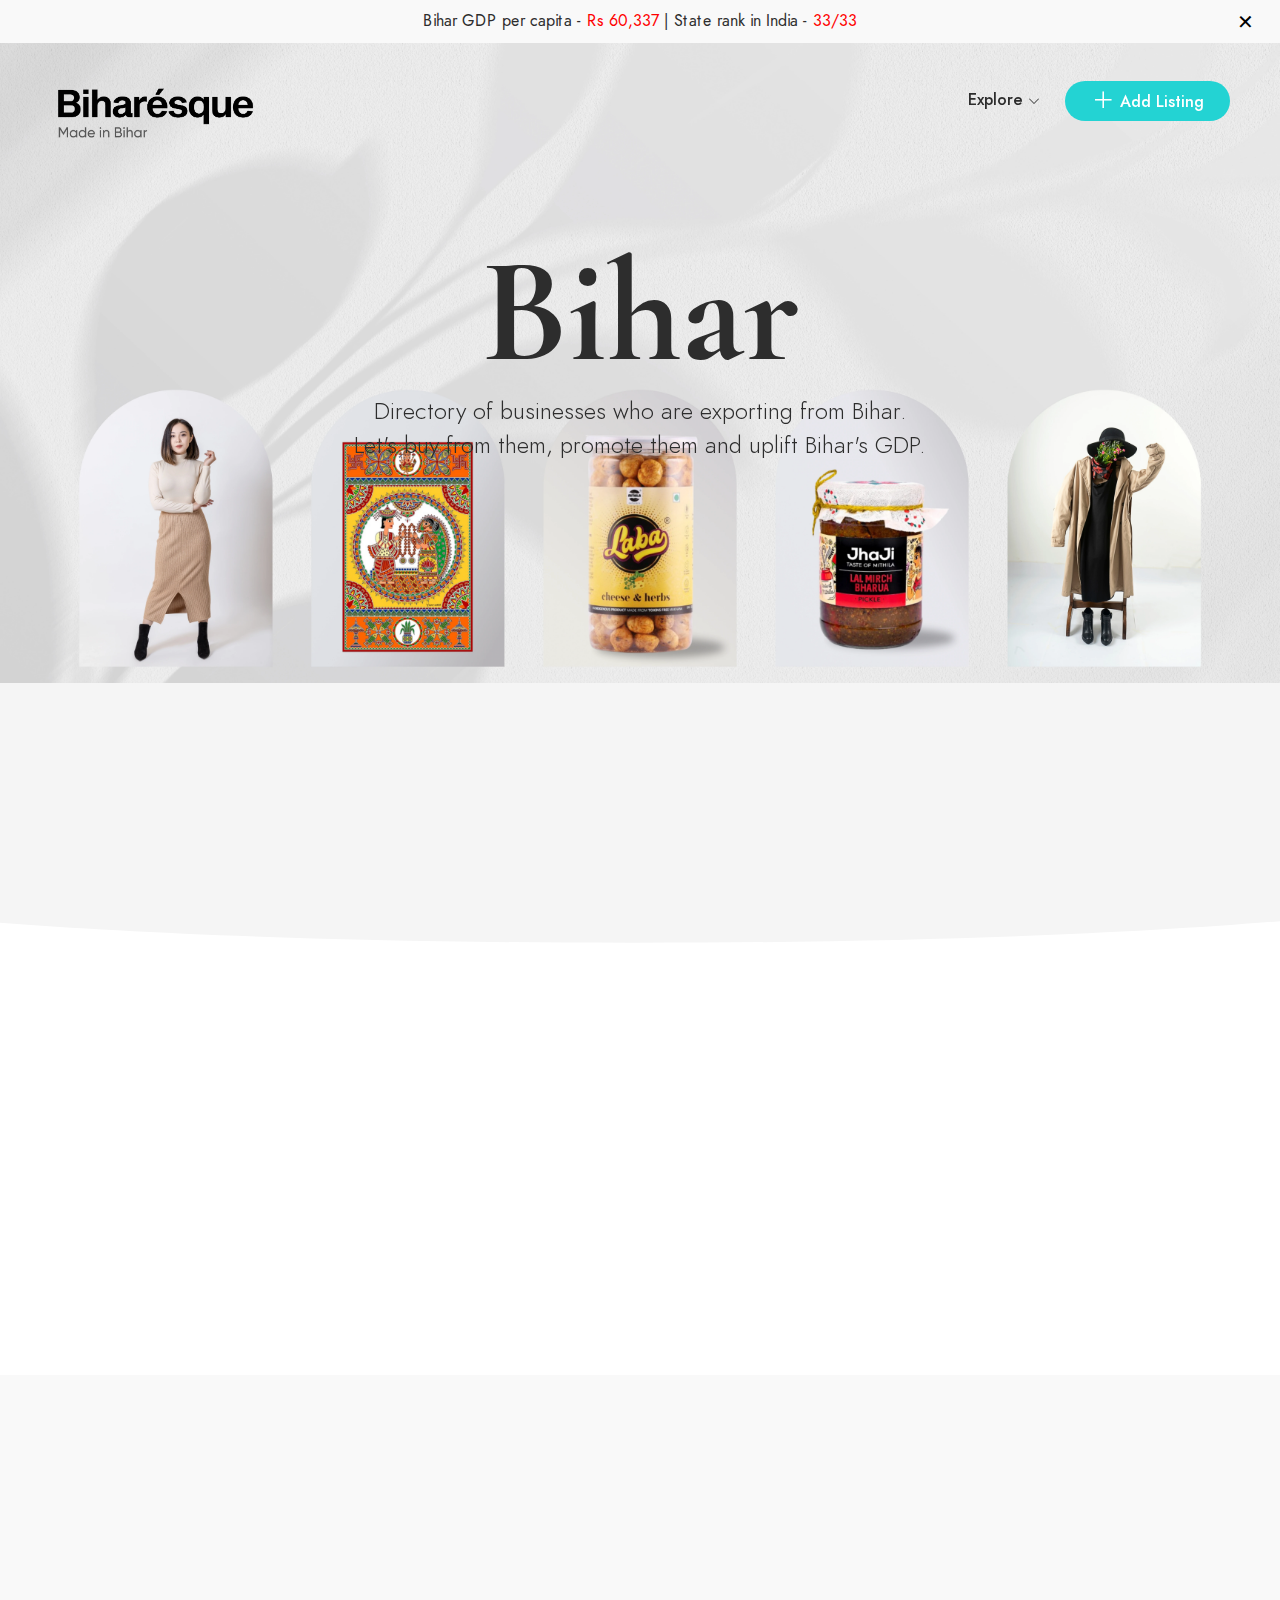
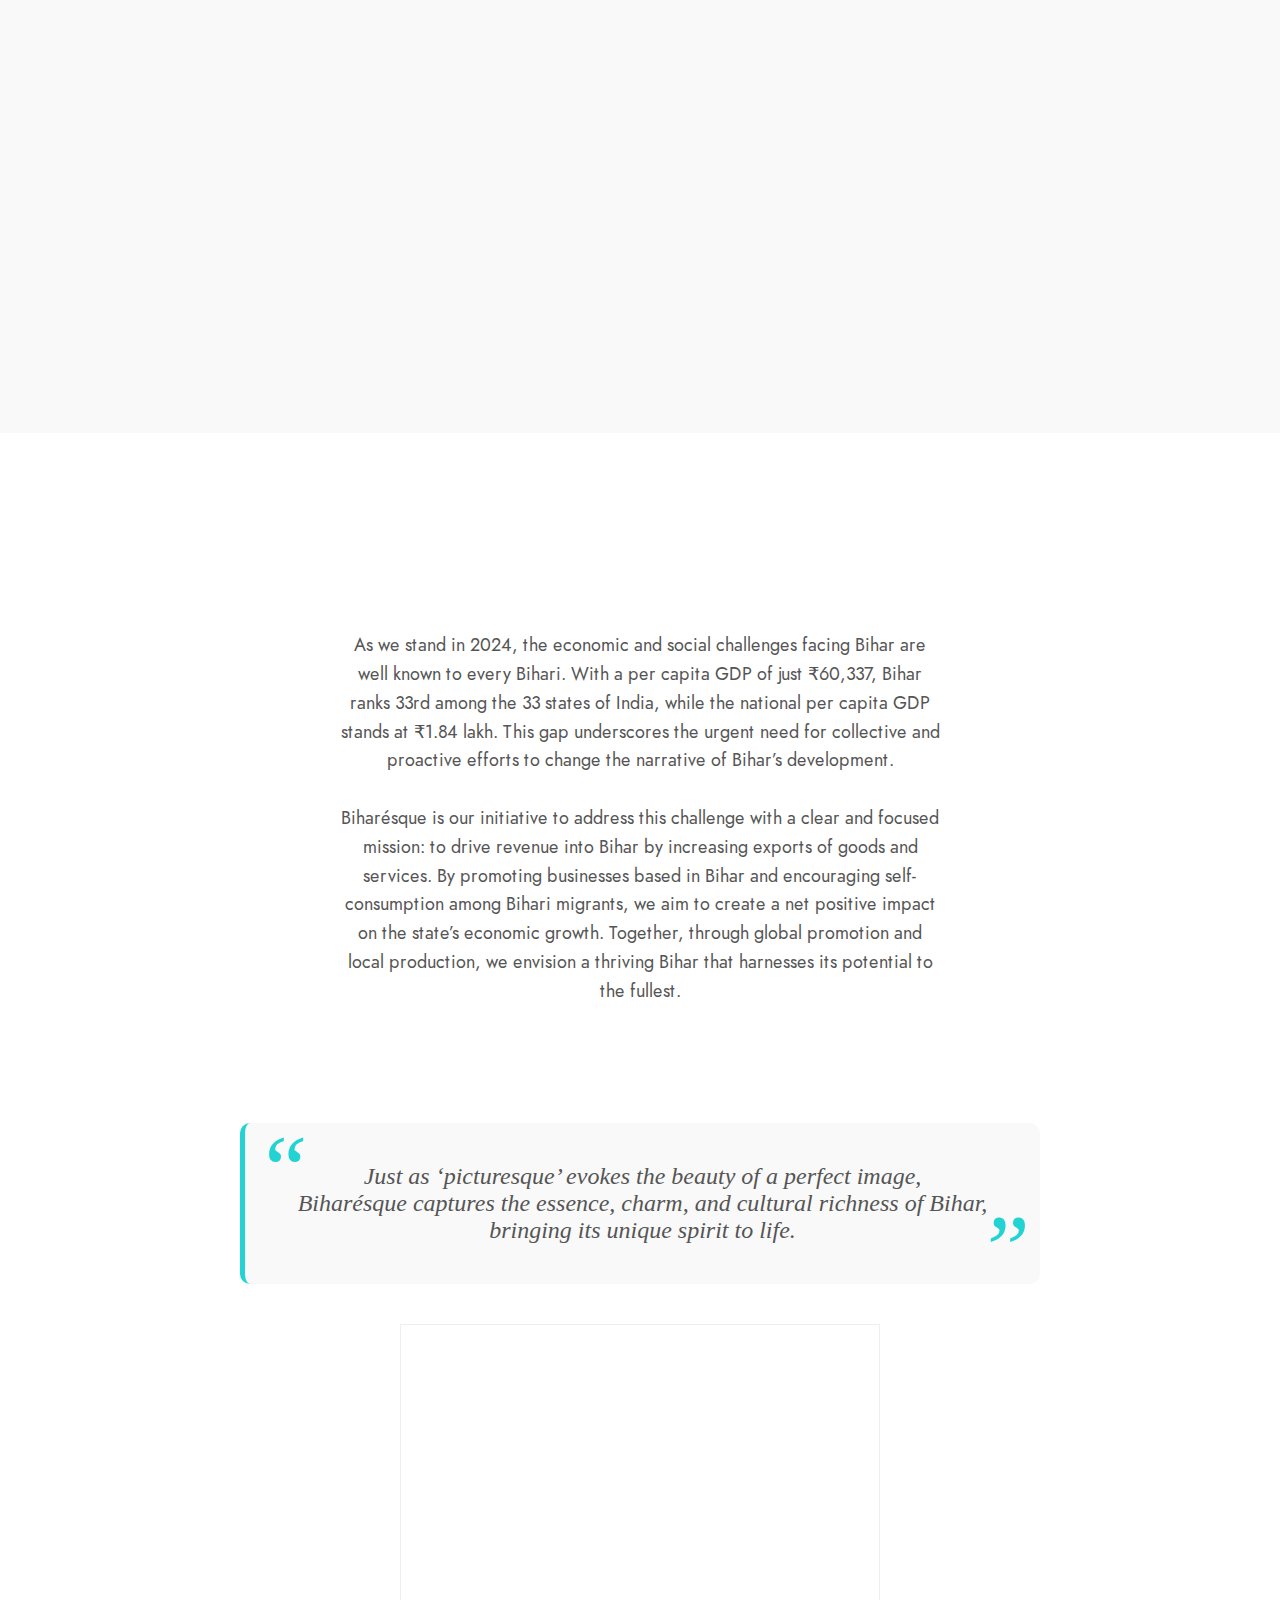
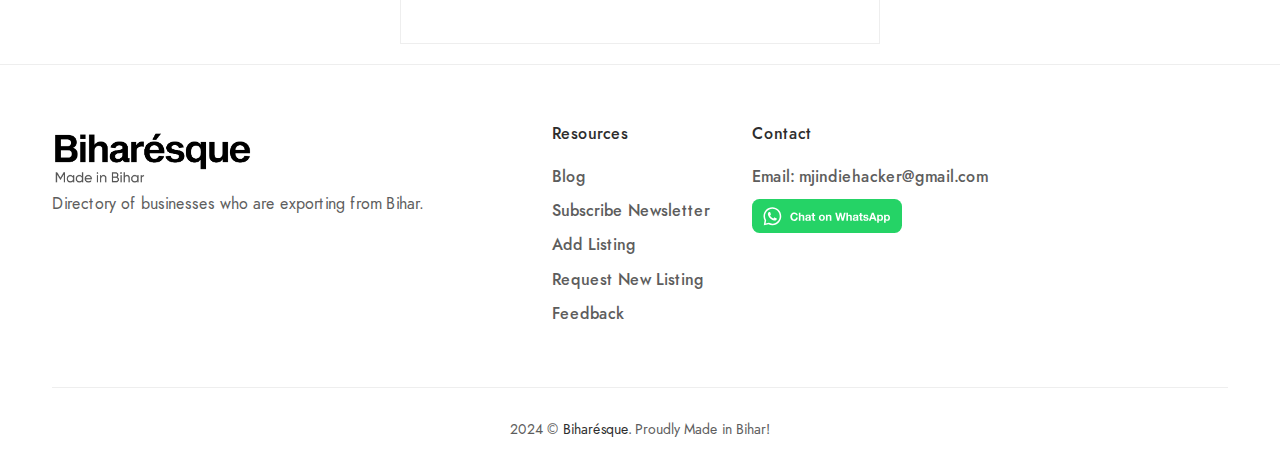
==== index.html @ da4d824d "deleted clutters" ====
<!DOCTYPE html><html lang="en"><head>
	<meta charset="utf-8">
	<meta name="viewport" content="width=device-width, initial-scale=1.0, minimum-scale=1.0, maximum-scale=1.0, user-scalable=no">
	<title>Biharésque | List of Bihari Businesses</title>
	<meta name="robots" content="index, follow">
    <meta name="keywords" content="">
    <meta name="description" content="">
	<!-- favicons -->
    <link rel="shortcut icon" href="images/favicon.ico">

	<!-- Style CSS -->
    <link rel="stylesheet" type="text/css" href="fonts/jost/stylesheet.css">
    <link rel="stylesheet" type="text/css" href="fonts/cormorant_garamond/stylesheet.css">
    <link rel="stylesheet" type="text/css" href="libs/fontawesome-pro/css/fontawesome.css">
    <link rel="stylesheet" type="text/css" href="libs/line-awesome/css/line-awesome.min.css">
    <link rel="stylesheet" type="text/css" href="libs/bootstrap/css/bootstrap.min.css">
    <link rel="stylesheet" type="text/css" href="libs/slick/slick-theme.css">
    <link rel="stylesheet" type="text/css" href="libs/slick/slick.css">
    <link rel="stylesheet" type="text/css" href="libs/quilljs/css/quill.bubble.css">
    <link rel="stylesheet" type="text/css" href="libs/quilljs/css/quill.core.css">
    <link rel="stylesheet" type="text/css" href="libs/quilljs/css/quill.snow.css">
    <link rel="stylesheet" type="text/css" href="libs/chosen/chosen.min.css">
    <link rel="stylesheet" type="text/css" href="css/style.css">
    <link rel="stylesheet" type="text/css" href="css/responsive.css">

    <!-- jQuery -->    
    <script src="js/jquery-1.12.4.js"></script>
	<script src="libs/popper/popper.js"></script>
    <script src="libs/bootstrap/js/bootstrap.min.js"></script>
	<script src="libs/slick/slick.min.js"></script>
	<script src="libs/slick/jquery.zoom.min.js"></script>
	<script src="libs/isotope/isotope.pkgd.min.js"></script>
	<script src="libs/quilljs/js/quill.core.js"></script>
    <script src="libs/quilljs/js/quill.js"></script>
    <script src="libs/chosen/chosen.jquery.min.js"></script>
    <script src="libs/waypoints/jquery.waypoints.min.js"></script>
    <!-- other script -->
    <script src="js/main.js"></script>
	<script async src="https://tally.so/widgets/embed.js"></script> <!--Tally form script-->
	<!-- Hotjar Tracking Code for https://biharesque.com -->
<script>
    (function(h,o,t,j,a,r){
        h.hj=h.hj||function(){(h.hj.q=h.hj.q||[]).push(arguments)};
        h._hjSettings={hjid:5151505,hjsv:6};
        a=o.getElementsByTagName('head')[0];
        r=o.createElement('script');r.async=1;
        r.src=t+h._hjSettings.hjid+j+h._hjSettings.hjsv;
        a.appendChild(r);
    })(window,document,'https://static.hotjar.com/c/hotjar-','.js?sv=');
</script>
</head>

<body>
	 <!-- Fixed top bar -->
	 <div class="top-bar" id="topBar">
		<p><a target="_blank" href="https://en.wikipedia.org/wiki/List_of_Indian_states_and_union_territories_by_GDP_per_capita">Bihar GDP per capita - <span style="color: red;">Rs 60,337  </span>  | State rank in India - <span style="color: red;">33/33</span></a></p>
		<button class="close-btn" onclick="dismissTopBar()">✕</button>
	  </div>
	  
	<div id="wrapper">
        <header id="header" class="site-header home-header">
            <div class="container-fluid">
                <div class="row">
                    <div class="col-xl-6 col-5">
                        <div class="site">
                            <div class="site__menu">
                                <a title="Menu Icon" href="#" class="site__menu__icon">
                                    <i class="las la-bars la-24-black"></i>
                                </a>
                                <div class="popup-background"></div>
                                <div class="popup popup--left">
                                    <a title="Close" href="#" class="popup__close">
                                        <i class="las la-times la-24-black"></i>
                                    </a><!-- .popup__close -->
                                    <div class="popup__content">
                                         <!-- Add the logo inside the popup for mobile -->
         								     <div class="popup__logo">
             								   <a title="Logo" href="#" class="site__brand__logo"><img src="images/assets/logo.png" alt="Biharésque"></a>
        					        		 </div><!-- .popup__logo -->
                                       
                                        <div class="popup__menu popup__box">
                                            <ul class="menu-arrow">
                                                <li>
                                                    <a href="#" title="Explore">Explore</a>
                                                    <ul class="sub-menu">
														<li><a href="categories/category-brand.html" title="Brands">Brands</a></li>
														<li><a href="categories/category-mithila-painting.html" title="Mithila Painting">Mithila Painting</a></li>
														<li><a href="" title="Coming Soon">Freelancers <span class="sub-menu-bracket">(Coming Soon)</span></a></li>
														<li><a href="" title="Coming Soon">Courses <span class="sub-menu-bracket">(Coming Soon)</span></a></li>
														<li><a href="" title="Coming Soon">Farm Fresh <span class="sub-menu-bracket">(Coming Soon)</span></a></li>
														<li><a href="" title="Coming Soon">Content Creators <span class="sub-menu-bracket">(Coming Soon)</span></a></li>
													</ul>
                                                </li>


                                                
                                            </ul>
                                        </div><!-- .popup__menu -->
                                    </div><!-- .popup__content -->
                                    <div class="popup__button popup__box">
                                        <a title="Add place" href="https://tally.so/r/wLYRBy" class="btn">
                                            <i class="la la-plus"></i>
                                            <span>Add Listing</span>
                                        </a>
                                    </div><!-- .popup__button -->
                                </div><!-- .popup -->
                            </div><!-- .site__menu -->
                            <div class="site__brand">
                                <a title="Logo" href="index.html" class="site__brand__logo"><img src="images/assets/logo.png" alt="Biharésque"></a>
                            </div><!-- .site__brand -->
                            
                        </div><!-- .site -->
                    </div><!-- .col-md-6 -->
                    <div class="col-xl-6 col-7">
                        <div class="right-header align-right">
                            <nav class="main-menu">
                                <ul>
                                    <li>
                                        <a href="#" title="Explore">Explore</a>
                                        <ul class="sub-menu">
                                            <li><a href="categories/category-brand.html" title="Brands">Brands</a></li>
                                            <li><a href="categories/category-mithila-painting.html" title="Mithila Painting">Mithila Painting</a></li>
                                            <li><a href="" title="Coming Soon">Freelancers <span class="sub-menu-bracket">(Coming Soon)</span></a></li>
                                            <li><a href="" title="Coming Soon">Courses <span class="sub-menu-bracket">(Coming Soon)</span></a></li>
                                            <li><a href="" title="Coming Soon">Farm Fresh <span class="sub-menu-bracket">(Coming Soon)</span></a></li>
                                            <li><a href="" title="Coming Soon">Content Creators <span class="sub-menu-bracket">(Coming Soon)</span></a></li>
                                        </ul>
                                    </li>
       
                                    
                                </ul>
                            </nav>
                         

                          
                            <div class="right-header__button btn">
                                <a title="Add Listing" href="https://tally.so/r/wLYRBy">
                                    <i class="las la-plus la-24-white"></i>
                                    <span>Add Listing</span>
                                </a>
                            </div><!-- .right-header__button -->
                        </div><!-- .right-header -->
                    </div><!-- .col-md-6 -->
                </div><!-- .row -->
            </div><!-- .container-fluid -->
        </header><!-- .site-header -->

		<main id="main" class="site-main home-main overflow">
			<div class="site-banner hcg-banner">
                <div class="banner slick-sliders">
                    <div class="banner-sliders slick-slider" data-item="1" data-arrows="false" data-dots="false" data-autoplay="autoplay" data-cssease="cubic-bezier(0.7, 0, 0.3, 1)" data-fade="true" data-infinite="true" data-speed="900">
                        <div class="item"><img src="images/bg/hero1.webp" alt="Banner"></div>
                        <div class="item"><img src="images/bg/hero1.webp" alt="Banner"></div>
                        
                    </div>
                </div><!-- .banner -->
				<div class="container">
					<div class="site-banner__content">
						<h1 class="site-banner__title">Bihar</h1>
						<p>Directory of businesses who are exporting from Bihar.<br>
						Let's buy from them, promote them and uplift Bihar's GDP.</p>
						
					</div><!-- .site-banner__content -->
				</div>
			</div><!-- .site-banner -->
			<div class="explore">
				<div class="container">
					<h2 class="title title-border-bottom align-center offset-item">Explore by</h2>
					<div class="slick-sliders offset-item">
						<div class="slick-slider explore-slider slider-pd30" data-item="4" data-arrows="true" data-itemscroll="1" data-dots="true" data-centerpadding="30" data-tabletitem="2" data-mobileitem="1" data-mobilearrows="false">
							<div class="slick-item">
								<div class="explore-item c1">
									<div class="explore-thumb">
										<a href="categories/category-brand.html"><img src="" alt=""></a>
									</div>
									<div class="explore-info">
										<h3><a target="_blank" href="categories/category-brand.html">Brands</a></h3>
										<span>5 brands</span>
									</div>
								</div>
							</div>
							<div class="slick-item">
								<div class="explore-item c2">
									<div class="explore-thumb">
										<a href="ex-half-map-1.html"><img src="" alt=""></a>
									</div>
									<div class="explore-info">
										<h3><a href="categories/category-mithila-painting.html">Mithila Painting</a></h3>
										<span>2 artists</span>
									</div>
								</div>
							</div>
							<div class="slick-item">
								<div class="explore-item c3">
									<div class="explore-thumb">
										<a href="ex-half-map-1.html"><img src="" alt=""></a>
									</div>
									<div class="explore-info">
										<h3><a href="ex-half-map-1.html">Freelancers</a></h3>
										<span>Coming soon</span>
									</div>
								</div>
							</div>
							<div class="slick-item">
								<div class="explore-item c4">
									<div class="explore-thumb">
										<a href="ex-half-map-1.html"><img src="" alt=""></a>
									</div>
									<div class="explore-info">
										<h3><a href="ex-half-map-1.html">Courses</a></h3>
										<span>Coming soon</span>
									</div>
								</div>
							</div>
							<div class="slick-item">
                                <div class="explore-item c2">
                                    <div class="explore-thumb">
                                        <a href="ex-half-map-1.html"><img src="" alt=""></a>
                                    </div>
                                    <div class="explore-info">
                                        <h3><a href="ex-half-map-1.html">Farm Fresh</a></h3>
                                        <span>Coming soon</span>
                                    </div>
                                </div>
                            </div>
							<div class="slick-item">
                                <div class="explore-item c3">
                                    <div class="explore-thumb">
                                        <a href="ex-half-map-1.html"><img src="" alt=""></a>
                                    </div>
                                    <div class="explore-info">
                                        <h3><a href="ex-half-map-1.html">Content Creators</a></h3>
                                        <span>Coming soon</span>
                                    </div>
                                </div>
                            </div>
						</div>
						<div class="place-slider__nav slick-nav">
							<div class="place-slider__prev slick-nav__prev">
								<i class="la la-arrow-left"></i>
							</div><!-- .place-slider__prev -->
							<div class="place-slider__next slick-nav__next">		
								<i class="la la-arrow-right"></i>
							</div><!-- .place-slider__next -->
						</div><!-- .place-slider__nav -->
					</div>
				</div>
			</div><!-- .explore -->
			<div class="trending">
				<div class="container">
					<h2 class="title title-border-bottom align-center offset-item">Trending businesses and services</h2>
					<div class="slick-sliders offset-item">
						<div class="slick-slider trending-slider slider-pd30" data-item="4" data-arrows="true" data-itemscroll="1" data-dots="true" data-centerpadding="30" data-tabletitem="2" data-mobileitem="1" data-mobilearrows="false">
							
							<!--New trending card-->
							<div class="place-item layout-02 place-hover" data-maps_name="mattone_restaurant">
							    <div class="place-inner">
					                <div class="place-thumb">
					            		<a class="entry-thumb" href=""><img src="images/card-images/jhaji-card.jpg" alt="jhaji"></a>
										      
						                <a class="entry-category rosy-pink" href="#">
						                    <i class="las la-pepper-hot"></i><span>Pickles</span>
						                </a>
						                <a href="#" class="author" title="Jhaji"><img src="images/business-logos/jhaji-logo.jpg" alt="jhaji"></a>
									</div>       
							        <div class="entry-detail">
							            <h3 class="place-title"><a href="">Jha Ji</a></h3>
										<p>Makers of famous savoury pickles from Darbhanga district of Bihar.</p>
									<br>
							            <div class="entry-bottom">
											<div class="place-preview">  
							                    <span class="tag-recommended">Recommended</span>
							                </div>
											<a href="https://www.jhajistore.com" target="_blank" class="external-link">
												<i class="las fa-external-link-alt"></i>
											  </a>
							            </div>
							        </div>
							    </div>
							</div>

							<!--New trending card-->
							<div class="place-item layout-02 place-hover" data-maps_name="mattone_restaurant">
							    <div class="place-inner">
					                <div class="place-thumb">
					            		<a class="entry-thumb" href=""><img src="images/card-images/mithilanaturals-card.jpg" alt="mithilanaturals"></a>
										      
						                <a class="entry-category rosy-pink" href="#">
						                    <i class="las la-cookie-bite"></i><span>Makhana</span>
						                </a>
						                <a href="#" class="author" title="Mithila Naturals"><img src="images/business-logos/mithilanaturals-logo.jpg" alt="mithilanaturals"></a>
									</div>       
							        <div class="entry-detail">
							            <h3 class="place-title"><a href="">Mithila Naturals</a></h3>
										<p>Offering world's widest range of Makhana products.</p>
									<br>
							            <div class="entry-bottom">
											<div class="place-preview">  
							                    <span class="tag-recommended">Recommended</span>
							                </div>
											<a href="https://mithilanaturals.com" target="_blank" class="external-link">
												<i class="las fa-external-link-alt"></i>
											  </a>
							            </div>
							        </div>
							    </div>
							</div>

							<!--New trending card-->
							<div class="place-item layout-02 place-hover" data-maps_name="mattone_restaurant">
							    <div class="place-inner">
					                <div class="place-thumb">
					            		<a class="entry-thumb" href=""><img src="images/card-images/imithila-card.jpg" alt="imithila"></a>
										      
						                <a class="entry-category rosy-pink" href="#">
						                    <i class="las la-female"></i><span>Fashion</span>
						                </a>
						                <a href="#" class="author" title="iMithila"><img src="images/business-logos/imithila-logo.jpg" alt="imithila"></a>
									</div>       
							        <div class="entry-detail">
							            <h3 class="place-title"><a href="">iMithila</a></h3>
										<p>Authentic Madhubani handmade apparel and decor brand.</p>
									<br>
							            <div class="entry-bottom">
											<div class="place-preview">  
							                    <span class="tag-popular">Popular</span>
							                </div>
											<a href="https://imithila.com" target="_blank" class="external-link">
												<i class="las fa-external-link-alt"></i>
											  </a>
							            </div>
							        </div>
							    </div>
							</div>

							<!--New trending card-->
							<div class="place-item layout-02 place-hover" data-maps_name="mattone_restaurant">
							    <div class="place-inner">
					                <div class="place-thumb">
					            		<a class="entry-thumb" href=""><img src="images/card-images/stepupify-card.jpg" alt=""></a>
										      
						                <a class="entry-category rosy-pink" href="#">
						                    <i class="las la-tractor"></i><span>Agri-Tech</span>
						                </a>
						                <a href="#" class="author" title="Stepupify"><img src="images/business-logos/Stepupify-logo.png" alt="stepupify"></a>
									</div>       
							        <div class="entry-detail">
							            <h3 class="place-title"><a href="">Stepupify</a></h3>
										<p>Developing hardware and softwares solutions for farmers.</p>
									<br>
							            <div class="entry-bottom">
											<div class="place-preview">  
							                    <span class="tag-popular">Popular</span>
							                </div>
											<a href="https://www.stepupify.com" target="_blank" class="external-link">
												<i class="las fa-external-link-alt"></i>
											  </a>
							            </div>
							        </div>
							    </div>
							</div>

							<!--New trending card-->
							<div class="place-item layout-02 place-hover" data-maps_name="mattone_restaurant">
							    <div class="place-inner">
					                <div class="place-thumb">
					            		<a class="entry-thumb" href=""><img src="images/card-images/sattuz-card.jpg" alt="sattuz"></a>
										      
						                <a class="entry-category rosy-pink" href="#">
						                    <i class="las la-blender"></i><span>Drink</span>
						                </a>
						                <a href="#" class="author" title="Sattuz"><img src="images/business-logos/sattuz.png" alt="sattuz"></a>
									</div>       
							        <div class="entry-detail">
							            <h3 class="place-title"><a href="">Sattuz</a></h3>
										<p>Offers flavoured sattu powders in ready to mix packs.</p>
									<br>
							            <div class="entry-bottom">
											<div class="place-preview">  
							                    <span class="tag-popular">Popular</span>
							                </div>
											<a href="https://sattuz.in" target="_blank" class="external-link">
												<i class="las fa-external-link-alt"></i>
											  </a>
							            </div>
							        </div>
							    </div>
							</div>
							
							
						</div>
						<div class="place-slider__nav slick-nav">
							<div class="place-slider__prev slick-nav__prev">
								<i class="la la-arrow-left"></i>
							</div><!-- .place-slider__prev -->
							<div class="place-slider__next slick-nav__next">		
								<i class="la la-arrow-right"></i>
							</div><!-- .place-slider__next -->
						</div><!-- .place-slider__nav -->
					</div>
				</div>
			</div><!-- .trending -->

			<div class="testimonial">
				<div class="container">
					<h2 class="title title-border-bottom align-center offset-item">Biharésque Manifesto</h2>
					<div class="centered-container">
						<p class="centered-paragraph">
							As we stand in 2024, the economic and social challenges facing Bihar are well known to every Bihari. 
							With a per capita GDP of just ₹60,337, Bihar ranks 33rd among the 33 states of India, while the national per capita GDP stands at ₹1.84 lakh. 
							This gap underscores the urgent need for collective and proactive efforts to change the narrative of Bihar’s development.
							<br><br>
							Biharésque is our initiative to address this challenge with a clear and focused mission: to drive revenue into Bihar by increasing exports of goods and services. 
							By promoting businesses based in Bihar and encouraging self-consumption among Bihari migrants, we aim to create a net positive impact on the state’s economic growth. 
							Together, through global promotion and local production, we envision a thriving Bihar that harnesses its potential to the fullest.


						</p>
					</div>
					
				</div>
			</div>   <!-- .testimonial -->
			
		<!--	<div class="testimonial">
				<div class="container">
					<h2 class="title title-border-bottom align-center offset-item">Loved by Biharis</h2>
					<div class="slick-sliders offset-item">
						<div class="slick-slider testimonial-slider slider-pd30" data-item="1" data-arrows="false" data-dots="false" data-asnavfor=".slick-control">
							<div class="slick-item">
								<div class="testimonial-item">
									<img src="images/assets/quote.png" alt="">
									<p>Really useful app to find interesting things to see do, drink and eat in new places. I’ve been using it regularly in my travels over the past few months.</p>
									<h4>Kari Granleese</h4>
									<span>Traveler</span>
								</div>
							</div>
							<div class="slick-item">
								<div class="testimonial-item">
									<img src="images/assets/quote.png" alt="">
									<p>Really useful app to find interesting things to see do, drink and eat in new places. I’ve been using it regularly in my travels over the past few months.</p>
									<h4>Kari Granleese</h4>
									<span>Traveler</span>
								</div>
							</div>
							<div class="slick-item">
								<div class="testimonial-item">
									<img src="images/assets/quote.png" alt="">
									<p>Really useful app to find interesting things to see do, drink and eat in new places. I’ve been using it regularly in my travels over the past few months.</p>
									<h4>Kari Granleese</h4>
									<span>Traveler</span>
								</div>
							</div>
						</div>
						<div class="slick-control testimonial-control">
							<div class="tc-item"><img src="images/avatars/female-1.jpg" alt=""></div>
							<div class="tc-item"><img src="images/avatars/female-2.jpg" alt=""></div>
							<div class="tc-item"><img src="images/avatars/female-3.jpg" alt=""></div>
						</div>  --> <!-- .slick-control -->
			<!--		</div>
				</div>
			</div>  --> <!-- .testimonial -->
			
			<div class="container">
				<div class="row">
					<div class="col-lg-8">
						<div class="place__left">
							

						<!--	<div class="place__box" >
								<h3>FAQ's</h3>
								<ul class="faqs-accordion">
									<li>									
										<h4>What are the ingredients or taste profile for the signature sauce?</h4>
										<div class="desc"><p>We are currently offering free shipping throughout Northern California on all orders over $80. Peninsula to San Francisco can receive next day delivery.</p></div>
									</li>
									<li>											
										<h4>How far does free delivery extend to? To San Francisco?</h4>
										<div class="desc"><p>We are currently offering free shipping throughout Northern California on all orders over $80. Peninsula to San Francisco can receive next day delivery.</p></div>
									</li>
									<li>											
										<h4>How far does free delivery extend to? To San Francisco?</h4>
										<div class="desc"><p>We are currently offering free shipping throughout Northern California on all orders over $80. Peninsula to San Francisco can receive next day delivery.</p></div>
									</li>
								</ul>
							</div> --> <!-- .place__box -->
							
						</div><!-- .place__left -->
					</div>

				</div>
			</div>
			
			<div class="quote-box">
				Just as ‘picturesque’ evokes the beauty of a perfect image,<br>Biharésque captures the essence, charm, and cultural richness of Bihar, bringing its unique spirit to life.
				
			  </div>
			  <div class="iframe-container" id="blog">
				<iframe src="https://biharesque.substack.com/embed" width="480" height="320" style="border:1px solid #EEE; background:white;" frameborder="0" scrolling="no"></iframe>
			  </div>
			  
		</main><!-- .site-main -->

		

		<footer id="footer" class="footer">
            <div class="container">
                <div class="footer__top">
                    <div class="row">
                        <div class="col-lg-5">
                            <div class="footer__top__info">
                                <a title="Logo" href="index.html" class="site__brand__logo"><img src="images/assets/logo.png" alt="Biharésque"></a>
                                <p class="footer__top__info__desc">Directory of businesses who are exporting from Bihar.</p>
                               
                            </div>
                        </div>
                        <div class="col-lg-2">
                            <aside class="footer__top__nav">
                                <h3>Resources</h3>
                                <ul>
                                    <li><a target="_blank" title="Blog" href="https://biharesque.substack.com">Blog</a></li>
                                    <li><a target="_blank" title="Newsletter" href="https://biharesque.substack.com">Subscribe Newsletter</a></li>
									<li><a target="_blank" title="For business owners" href="https://tally.so/r/wLYRBy">Add Listing</a></li>
									<li><a target="_blank" title="For customers" href="https://tally.so/r/w887Wk">Request New Listing</a></li>
									<li><a target="_blank" title="Feedback" href="#tally-open=3ED4rq&tally-emoji-text=👋&tally-emoji-animation=wave&tally-auto-close=0">Feedback</a></li>
                                   
                                </ul>
                            </aside>
                        </div>
                      
                        <div class="col-lg-3">
                            <aside class="footer__top__nav footer__top__nav--contact">
                                <h3>Contact</h3>
                                <p>Email: <span>mjindiehacker@gmail.com</span></p>
                                
								<a href="https://wa.me/917010901264" target="_blank" aria-label="Chat on WhatsApp">
									<img src="images/assets/WhatsAppButtonGreenSmall.svg" alt="Chat on WhatsApp" style="width: 150px; height: auto;">
								</a>
									
                            </aside>
                        </div>
                    </div>
                </div><!-- .top-footer -->
                <div class="footer__bottom">
                    <p class="footer__bottom__copyright">2024 © <a title="Uxper Team" href="#">Biharésque</a>. Proudly Made in Bihar!</p>
                </div><!-- .top-footer -->
            </div><!-- .container -->
        </footer><!-- site-footer -->
	</div><!-- #wrapper -->
<script data-cfasync="false" src="email-decode.min.js"></script>
<script>
	document.addEventListener('DOMContentLoaded', function() {
	  var closeButton = document.querySelector('.close-btn');
	  closeButton.addEventListener('click', function() {
		console.log('Button clicked!');
		var topBar = document.getElementById('topBar');
		if (topBar) {
		  topBar.style.display = 'none';
		}
	  });
	});
  </script>
</body></html>
---- fonts/jost/stylesheet.css ----
@font-face {
    font-family: 'Jost-Book';
    src: url('Jost-BookItalic.woff2') format('woff2'),
        url('Jost-BookItalic.woff') format('woff');
    font-weight: normal;
    font-style: italic;
}
@font-face {
    font-family: 'Jost-Semi';
    src: url('Jost-Semi.woff2') format('woff2'),
        url('Jost-Semi.woff') format('woff');
    font-weight: 400;
    font-style: normal;
}

@font-face {
    font-family: 'Jost';
    src: url('Jost-Light.woff2') format('woff2'),
        url('Jost-Light.woff') format('woff');
    font-weight: 300;
    font-style: normal;
}

@font-face {
    font-family: 'Jost';
    src: url('Jost-Bold.woff2') format('woff2'),
        url('Jost-Bold.woff') format('woff');
    font-weight: 700;
    font-style: normal;
}

@font-face {
    font-family: 'Jost-Book';
    src: url('Jost-Book.woff2') format('woff2'),
        url('Jost-Book.woff') format('woff');
    font-weight: normal;
    font-style: normal;
}

@font-face {
    font-family: 'Jost';
    src: url('Jost-Medium.woff2') format('woff2'),
        url('Jost-Medium.woff') format('woff');
    font-weight: 500;
    font-style: normal;
}
---- fonts/cormorant_garamond/stylesheet.css ----
@font-face {
    font-family: 'Cormorant Garamond';
    src: url('CormorantGaramond-BoldItalic.woff2') format('woff2'),
        url('CormorantGaramond-BoldItalic.woff') format('woff');
    font-weight: bold;
    font-style: italic;
    font-display: swap;
}

@font-face {
    font-family: 'Cormorant Garamond';
    src: url('CormorantGaramond-Italic.woff2') format('woff2'),
        url('CormorantGaramond-Italic.woff') format('woff');
    font-weight: normal;
    font-style: italic;
    font-display: swap;
}

@font-face {
    font-family: 'Cormorant Garamond';
    src: url('CormorantGaramond-Light.woff2') format('woff2'),
        url('CormorantGaramond-Light.woff') format('woff');
    font-weight: 300;
    font-style: normal;
    font-display: swap;
}

@font-face {
    font-family: 'Cormorant Garamond';
    src: url('CormorantGaramond-Bold.woff2') format('woff2'),
        url('CormorantGaramond-Bold.woff') format('woff');
    font-weight: bold;
    font-style: normal;
    font-display: swap;
}

@font-face {
    font-family: 'Cormorant Garamond';
    src: url('CormorantGaramond-LightItalic.woff2') format('woff2'),
        url('CormorantGaramond-LightItalic.woff') format('woff');
    font-weight: 300;
    font-style: italic;
    font-display: swap;
}

@font-face {
    font-family: 'Cormorant Garamond';
    src: url('CormorantGaramond-MediumItalic.woff2') format('woff2'),
        url('CormorantGaramond-MediumItalic.woff') format('woff');
    font-weight: 500;
    font-style: italic;
    font-display: swap;
}

@font-face {
    font-family: 'Cormorant Garamond';
    src: url('CormorantGaramond-Medium.woff2') format('woff2'),
        url('CormorantGaramond-Medium.woff') format('woff');
    font-weight: 500;
    font-style: normal;
    font-display: swap;
}

@font-face {
    font-family: 'Cormorant Garamond';
    src: url('CormorantGaramond-SemiBold.woff2') format('woff2'),
        url('CormorantGaramond-SemiBold.woff') format('woff');
    font-weight: 600;
    font-style: normal;
    font-display: swap;
}

@font-face {
    font-family: 'Cormorant Garamond';
    src: url('CormorantGaramond-Regular.woff2') format('woff2'),
        url('CormorantGaramond-Regular.woff') format('woff');
    font-weight: normal;
    font-style: normal;
    font-display: swap;
}

@font-face {
    font-family: 'Cormorant Garamond';
    src: url('CormorantGaramond-SemiBoldItalic.woff2') format('woff2'),
        url('CormorantGaramond-SemiBoldItalic.woff') format('woff');
    font-weight: 600;
    font-style: italic;
    font-display: swap;
}
---- libs/line-awesome/css/line-awesome.min.css ----
.la,.lab,.lad,.lal,.lar,.las{-moz-osx-font-smoothing:grayscale;-webkit-font-smoothing:antialiased;display:inline-block;font-style:normal;font-variant:normal;text-rendering:auto;line-height:1}.la-lg{font-size:1.33333em;line-height:.75em;vertical-align:-.0667em}.la-xs{font-size:.75em}.la-sm{font-size:.875em}.la-1x{font-size:1em}.la-2x{font-size:2em}.la-3x{font-size:3em}.la-4x{font-size:4em}.la-5x{font-size:5em}.la-6x{font-size:6em}.la-7x{font-size:7em}.la-8x{font-size:8em}.la-9x{font-size:9em}.la-10x{font-size:10em}.la-fw{text-align:center;width:1.25em}.la-ul{list-style-type:none;margin-left:2.5em;padding-left:0}.la-ul>li{position:relative}.la-li{left:-2em;position:absolute;text-align:center;width:2em;line-height:inherit}.la-border{border:solid .08em #eee;border-radius:.1em;padding:.2em .25em .15em}.la-pull-left{float:left}.la-pull-right{float:right}.la.la-pull-left,.lab.la-pull-left,.lal.la-pull-left,.lar.la-pull-left,.las.la-pull-left{margin-right:.3em}.la.la-pull-right,.lab.la-pull-right,.lal.la-pull-right,.lar.la-pull-right,.las.la-pull-right{margin-left:.3em}.la-spin{-webkit-animation:la-spin 2s infinite linear;animation:la-spin 2s infinite linear}.la-pulse{-webkit-animation:la-spin 1s infinite steps(8);animation:la-spin 1s infinite steps(8)}@-webkit-keyframes la-spin{0%{-webkit-transform:rotate(0);transform:rotate(0)}100%{-webkit-transform:rotate(360deg);transform:rotate(360deg)}}@keyframes la-spin{0%{-webkit-transform:rotate(0);transform:rotate(0)}100%{-webkit-transform:rotate(360deg);transform:rotate(360deg)}}.la-rotate-90{-webkit-transform:rotate(90deg);transform:rotate(90deg)}.la-rotate-180{-webkit-transform:rotate(180deg);transform:rotate(180deg)}.la-rotate-270{-webkit-transform:rotate(270deg);transform:rotate(270deg)}.la-flip-horizontal{-webkit-transform:scale(-1,1);transform:scale(-1,1)}.la-flip-vertical{-webkit-transform:scale(1,-1);transform:scale(1,-1)}.la-flip-both,.la-flip-horizontal.la-flip-vertical{-webkit-transform:scale(-1,-1);transform:scale(-1,-1)}:root .la-flip-both,:root .la-flip-horizontal,:root .la-flip-vertical,:root .la-rotate-180,:root .la-rotate-270,:root .la-rotate-90{-webkit-filter:none;filter:none}.la-stack{display:inline-block;height:2em;line-height:2em;position:relative;vertical-align:middle;width:2.5em}.la-stack-1x,.la-stack-2x{left:0;position:absolute;text-align:center;width:100%}.la-stack-1x{line-height:inherit}.la-stack-2x{font-size:2em}.la-inverse{color:#fff}.la-500px:before{content:"\f26e"}.la-accessible-icon:before{content:"\f368"}.la-accusoft:before{content:"\f369"}.la-acquisitions-incorporated:before{content:"\f6af"}.la-ad:before{content:"\f641"}.la-address-book:before{content:"\f2b9"}.la-address-card:before{content:"\f2bb"}.la-adjust:before{content:"\f042"}.la-adn:before{content:"\f170"}.la-adobe:before{content:"\f778"}.la-adversal:before{content:"\f36a"}.la-affiliatetheme:before{content:"\f36b"}.la-air-freshener:before{content:"\f5d0"}.la-airbnb:before{content:"\f834"}.la-algolia:before{content:"\f36c"}.la-align-center:before{content:"\f037"}.la-align-justify:before{content:"\f039"}.la-align-left:before{content:"\f036"}.la-align-right:before{content:"\f038"}.la-alipay:before{content:"\f642"}.la-allergies:before{content:"\f461"}.la-amazon:before{content:"\f270"}.la-amazon-pay:before{content:"\f42c"}.la-ambulance:before{content:"\f0f9"}.la-american-sign-language-interpreting:before{content:"\f2a3"}.la-amilia:before{content:"\f36d"}.la-anchor:before{content:"\f13d"}.la-android:before{content:"\f17b"}.la-angellist:before{content:"\f209"}.la-angle-double-down:before{content:"\f103"}.la-angle-double-left:before{content:"\f100"}.la-angle-double-right:before{content:"\f101"}.la-angle-double-up:before{content:"\f102"}.la-angle-down:before{content:"\f107"}.la-angle-left:before{content:"\f104"}.la-angle-right:before{content:"\f105"}.la-angle-up:before{content:"\f106"}.la-angry:before{content:"\f556"}.la-angrycreative:before{content:"\f36e"}.la-angular:before{content:"\f420"}.la-ankh:before{content:"\f644"}.la-app-store:before{content:"\f36f"}.la-app-store-ios:before{content:"\f370"}.la-apper:before{content:"\f371"}.la-apple:before{content:"\f179"}.la-apple-alt:before{content:"\f5d1"}.la-apple-pay:before{content:"\f415"}.la-archive:before{content:"\f187"}.la-archway:before{content:"\f557"}.la-arrow-alt-circle-down:before{content:"\f358"}.la-arrow-alt-circle-left:before{content:"\f359"}.la-arrow-alt-circle-right:before{content:"\f35a"}.la-arrow-alt-circle-up:before{content:"\f35b"}.la-arrow-circle-down:before{content:"\f0ab"}.la-arrow-circle-left:before{content:"\f0a8"}.la-arrow-circle-right:before{content:"\f0a9"}.la-arrow-circle-up:before{content:"\f0aa"}.la-arrow-down:before{content:"\f063"}.la-arrow-left:before{content:"\f060"}.la-arrow-right:before{content:"\f061"}.la-arrow-up:before{content:"\f062"}.la-arrows-alt:before{content:"\f0b2"}.la-arrows-alt-h:before{content:"\f337"}.la-arrows-alt-v:before{content:"\f338"}.la-artstation:before{content:"\f77a"}.la-assistive-listening-systems:before{content:"\f2a2"}.la-asterisk:before{content:"\f069"}.la-asymmetrik:before{content:"\f372"}.la-at:before{content:"\f1fa"}.la-atlas:before{content:"\f558"}.la-atlassian:before{content:"\f77b"}.la-atom:before{content:"\f5d2"}.la-audible:before{content:"\f373"}.la-audio-description:before{content:"\f29e"}.la-autoprefixer:before{content:"\f41c"}.la-avianex:before{content:"\f374"}.la-aviato:before{content:"\f421"}.la-award:before{content:"\f559"}.la-aws:before{content:"\f375"}.la-baby:before{content:"\f77c"}.la-baby-carriage:before{content:"\f77d"}.la-backspace:before{content:"\f55a"}.la-backward:before{content:"\f04a"}.la-bacon:before{content:"\f7e5"}.la-balance-scale:before{content:"\f24e"}.la-balance-scale-left:before{content:"\f515"}.la-balance-scale-right:before{content:"\f516"}.la-ban:before{content:"\f05e"}.la-band-aid:before{content:"\f462"}.la-bandcamp:before{content:"\f2d5"}.la-barcode:before{content:"\f02a"}.la-bars:before{content:"\f0c9"}.la-baseball-ball:before{content:"\f433"}.la-basketball-ball:before{content:"\f434"}.la-bath:before{content:"\f2cd"}.la-battery-empty:before{content:"\f244"}.la-battery-full:before{content:"\f240"}.la-battery-half:before{content:"\f242"}.la-battery-quarter:before{content:"\f243"}.la-battery-three-quarters:before{content:"\f241"}.la-battle-net:before{content:"\f835"}.la-bed:before{content:"\f236"}.la-beer:before{content:"\f0fc"}.la-behance:before{content:"\f1b4"}.la-behance-square:before{content:"\f1b5"}.la-bell:before{content:"\f0f3"}.la-bell-slash:before{content:"\f1f6"}.la-bezier-curve:before{content:"\f55b"}.la-bible:before{content:"\f647"}.la-bicycle:before{content:"\f206"}.la-biking:before{content:"\f84a"}.la-bimobject:before{content:"\f378"}.la-binoculars:before{content:"\f1e5"}.la-biohazard:before{content:"\f780"}.la-birthday-cake:before{content:"\f1fd"}.la-bitbucket:before{content:"\f171"}.la-bitcoin:before{content:"\f379"}.la-bity:before{content:"\f37a"}.la-black-tie:before{content:"\f27e"}.la-blackberry:before{content:"\f37b"}.la-blender:before{content:"\f517"}.la-blender-phone:before{content:"\f6b6"}.la-blind:before{content:"\f29d"}.la-blog:before{content:"\f781"}.la-blogger:before{content:"\f37c"}.la-blogger-b:before{content:"\f37d"}.la-bluetooth:before{content:"\f293"}.la-bluetooth-b:before{content:"\f294"}.la-bold:before{content:"\f032"}.la-bolt:before{content:"\f0e7"}.la-bomb:before{content:"\f1e2"}.la-bone:before{content:"\f5d7"}.la-bong:before{content:"\f55c"}.la-book:before{content:"\f02d"}.la-book-dead:before{content:"\f6b7"}.la-book-medical:before{content:"\f7e6"}.la-book-open:before{content:"\f518"}.la-book-reader:before{content:"\f5da"}.la-bookmark:before{content:"\f02e"}.la-bootstrap:before{content:"\f836"}.la-border-all:before{content:"\f84c"}.la-border-none:before{content:"\f850"}.la-border-style:before{content:"\f853"}.la-bowling-ball:before{content:"\f436"}.la-box:before{content:"\f466"}.la-box-open:before{content:"\f49e"}.la-boxes:before{content:"\f468"}.la-braille:before{content:"\f2a1"}.la-brain:before{content:"\f5dc"}.la-bread-slice:before{content:"\f7ec"}.la-briefcase:before{content:"\f0b1"}.la-briefcase-medical:before{content:"\f469"}.la-broadcast-tower:before{content:"\f519"}.la-broom:before{content:"\f51a"}.la-brush:before{content:"\f55d"}.la-btc:before{content:"\f15a"}.la-buffer:before{content:"\f837"}.la-bug:before{content:"\f188"}.la-building:before{content:"\f1ad"}.la-bullhorn:before{content:"\f0a1"}.la-bullseye:before{content:"\f140"}.la-burn:before{content:"\f46a"}.la-buromobelexperte:before{content:"\f37f"}.la-bus:before{content:"\f207"}.la-bus-alt:before{content:"\f55e"}.la-business-time:before{content:"\f64a"}.la-buy-n-large:before{content:"\f8a6"}.la-buysellads:before{content:"\f20d"}.la-calculator:before{content:"\f1ec"}.la-calendar:before{content:"\f133"}.la-calendar-alt:before{content:"\f073"}.la-calendar-check:before{content:"\f274"}.la-calendar-day:before{content:"\f783"}.la-calendar-minus:before{content:"\f272"}.la-calendar-plus:before{content:"\f271"}.la-calendar-times:before{content:"\f273"}.la-calendar-week:before{content:"\f784"}.la-camera:before{content:"\f030"}.la-camera-retro:before{content:"\f083"}.la-campground:before{content:"\f6bb"}.la-canadian-maple-leaf:before{content:"\f785"}.la-candy-cane:before{content:"\f786"}.la-cannabis:before{content:"\f55f"}.la-capsules:before{content:"\f46b"}.la-car:before{content:"\f1b9"}.la-car-alt:before{content:"\f5de"}.la-car-battery:before{content:"\f5df"}.la-car-crash:before{content:"\f5e1"}.la-car-side:before{content:"\f5e4"}.la-caret-down:before{content:"\f0d7"}.la-caret-left:before{content:"\f0d9"}.la-caret-right:before{content:"\f0da"}.la-caret-square-down:before{content:"\f150"}.la-caret-square-left:before{content:"\f191"}.la-caret-square-right:before{content:"\f152"}.la-caret-square-up:before{content:"\f151"}.la-caret-up:before{content:"\f0d8"}.la-carrot:before{content:"\f787"}.la-cart-arrow-down:before{content:"\f218"}.la-cart-plus:before{content:"\f217"}.la-cash-register:before{content:"\f788"}.la-cat:before{content:"\f6be"}.la-cc-amazon-pay:before{content:"\f42d"}.la-cc-amex:before{content:"\f1f3"}.la-cc-apple-pay:before{content:"\f416"}.la-cc-diners-club:before{content:"\f24c"}.la-cc-discover:before{content:"\f1f2"}.la-cc-jcb:before{content:"\f24b"}.la-cc-mastercard:before{content:"\f1f1"}.la-cc-paypal:before{content:"\f1f4"}.la-cc-stripe:before{content:"\f1f5"}.la-cc-visa:before{content:"\f1f0"}.la-centercode:before{content:"\f380"}.la-centos:before{content:"\f789"}.la-certificate:before{content:"\f0a3"}.la-chair:before{content:"\f6c0"}.la-chalkboard:before{content:"\f51b"}.la-chalkboard-teacher:before{content:"\f51c"}.la-charging-station:before{content:"\f5e7"}.la-chart-area:before{content:"\f1fe"}.la-chart-bar:before{content:"\f080"}.la-chart-line:before{content:"\f201"}.la-chart-pie:before{content:"\f200"}.la-check:before{content:"\f00c"}.la-check-circle:before{content:"\f058"}.la-check-double:before{content:"\f560"}.la-check-square:before{content:"\f14a"}.la-cheese:before{content:"\f7ef"}.la-chess:before{content:"\f439"}.la-chess-bishop:before{content:"\f43a"}.la-chess-board:before{content:"\f43c"}.la-chess-king:before{content:"\f43f"}.la-chess-knight:before{content:"\f441"}.la-chess-pawn:before{content:"\f443"}.la-chess-queen:before{content:"\f445"}.la-chess-rook:before{content:"\f447"}.la-chevron-circle-down:before{content:"\f13a"}.la-chevron-circle-left:before{content:"\f137"}.la-chevron-circle-right:before{content:"\f138"}.la-chevron-circle-up:before{content:"\f139"}.la-chevron-down:before{content:"\f078"}.la-chevron-left:before{content:"\f053"}.la-chevron-right:before{content:"\f054"}.la-chevron-up:before{content:"\f077"}.la-child:before{content:"\f1ae"}.la-chrome:before{content:"\f268"}.la-chromecast:before{content:"\f838"}.la-church:before{content:"\f51d"}.la-circle:before{content:"\f111"}.la-circle-notch:before{content:"\f1ce"}.la-city:before{content:"\f64f"}.la-clinic-medical:before{content:"\f7f2"}.la-clipboard:before{content:"\f328"}.la-clipboard-check:before{content:"\f46c"}.la-clipboard-list:before{content:"\f46d"}.la-clock:before{content:"\f017"}.la-clone:before{content:"\f24d"}.la-closed-captioning:before{content:"\f20a"}.la-cloud:before{content:"\f0c2"}.la-cloud-download-alt:before{content:"\f381"}.la-cloud-meatball:before{content:"\f73b"}.la-cloud-moon:before{content:"\f6c3"}.la-cloud-moon-rain:before{content:"\f73c"}.la-cloud-rain:before{content:"\f73d"}.la-cloud-showers-heavy:before{content:"\f740"}.la-cloud-sun:before{content:"\f6c4"}.la-cloud-sun-rain:before{content:"\f743"}.la-cloud-upload-alt:before{content:"\f382"}.la-cloudscale:before{content:"\f383"}.la-cloudsmith:before{content:"\f384"}.la-cloudversify:before{content:"\f385"}.la-cocktail:before{content:"\f561"}.la-code:before{content:"\f121"}.la-code-branch:before{content:"\f126"}.la-codepen:before{content:"\f1cb"}.la-codiepie:before{content:"\f284"}.la-coffee:before{content:"\f0f4"}.la-cog:before{content:"\f013"}.la-cogs:before{content:"\f085"}.la-coins:before{content:"\f51e"}.la-columns:before{content:"\f0db"}.la-comment:before{content:"\f075"}.la-comment-alt:before{content:"\f27a"}.la-comment-dollar:before{content:"\f651"}.la-comment-dots:before{content:"\f4ad"}.la-comment-medical:before{content:"\f7f5"}.la-comment-slash:before{content:"\f4b3"}.la-comments:before{content:"\f086"}.la-comments-dollar:before{content:"\f653"}.la-compact-disc:before{content:"\f51f"}.la-compass:before{content:"\f14e"}.la-compress:before{content:"\f066"}.la-compress-arrows-alt:before{content:"\f78c"}.la-concierge-bell:before{content:"\f562"}.la-confluence:before{content:"\f78d"}.la-connectdevelop:before{content:"\f20e"}.la-contao:before{content:"\f26d"}.la-cookie:before{content:"\f563"}.la-cookie-bite:before{content:"\f564"}.la-copy:before{content:"\f0c5"}.la-copyright:before{content:"\f1f9"}.la-cotton-bureau:before{content:"\f89e"}.la-couch:before{content:"\f4b8"}.la-cpanel:before{content:"\f388"}.la-creative-commons:before{content:"\f25e"}.la-creative-commons-by:before{content:"\f4e7"}.la-creative-commons-nc:before{content:"\f4e8"}.la-creative-commons-nc-eu:before{content:"\f4e9"}.la-creative-commons-nc-jp:before{content:"\f4ea"}.la-creative-commons-nd:before{content:"\f4eb"}.la-creative-commons-pd:before{content:"\f4ec"}.la-creative-commons-pd-alt:before{content:"\f4ed"}.la-creative-commons-remix:before{content:"\f4ee"}.la-creative-commons-sa:before{content:"\f4ef"}.la-creative-commons-sampling:before{content:"\f4f0"}.la-creative-commons-sampling-plus:before{content:"\f4f1"}.la-creative-commons-share:before{content:"\f4f2"}.la-creative-commons-zero:before{content:"\f4f3"}.la-credit-card:before{content:"\f09d"}.la-critical-role:before{content:"\f6c9"}.la-crop:before{content:"\f125"}.la-crop-alt:before{content:"\f565"}.la-cross:before{content:"\f654"}.la-crosshairs:before{content:"\f05b"}.la-crow:before{content:"\f520"}.la-crown:before{content:"\f521"}.la-crutch:before{content:"\f7f7"}.la-css3:before{content:"\f13c"}.la-css3-alt:before{content:"\f38b"}.la-cube:before{content:"\f1b2"}.la-cubes:before{content:"\f1b3"}.la-cut:before{content:"\f0c4"}.la-cuttlefish:before{content:"\f38c"}.la-d-and-d:before{content:"\f38d"}.la-d-and-d-beyond:before{content:"\f6ca"}.la-dashcube:before{content:"\f210"}.la-database:before{content:"\f1c0"}.la-deaf:before{content:"\f2a4"}.la-delicious:before{content:"\f1a5"}.la-democrat:before{content:"\f747"}.la-deploydog:before{content:"\f38e"}.la-deskpro:before{content:"\f38f"}.la-desktop:before{content:"\f108"}.la-dev:before{content:"\f6cc"}.la-deviantart:before{content:"\f1bd"}.la-dharmachakra:before{content:"\f655"}.la-dhl:before{content:"\f790"}.la-diagnoses:before{content:"\f470"}.la-diaspora:before{content:"\f791"}.la-dice:before{content:"\f522"}.la-dice-d20:before{content:"\f6cf"}.la-dice-d6:before{content:"\f6d1"}.la-dice-five:before{content:"\f523"}.la-dice-four:before{content:"\f524"}.la-dice-one:before{content:"\f525"}.la-dice-six:before{content:"\f526"}.la-dice-three:before{content:"\f527"}.la-dice-two:before{content:"\f528"}.la-digg:before{content:"\f1a6"}.la-digital-ocean:before{content:"\f391"}.la-digital-tachograph:before{content:"\f566"}.la-directions:before{content:"\f5eb"}.la-discord:before{content:"\f392"}.la-discourse:before{content:"\f393"}.la-divide:before{content:"\f529"}.la-dizzy:before{content:"\f567"}.la-dna:before{content:"\f471"}.la-dochub:before{content:"\f394"}.la-docker:before{content:"\f395"}.la-dog:before{content:"\f6d3"}.la-dollar-sign:before{content:"\f155"}.la-dolly:before{content:"\f472"}.la-dolly-flatbed:before{content:"\f474"}.la-donate:before{content:"\f4b9"}.la-door-closed:before{content:"\f52a"}.la-door-open:before{content:"\f52b"}.la-dot-circle:before{content:"\f192"}.la-dove:before{content:"\f4ba"}.la-download:before{content:"\f019"}.la-draft2digital:before{content:"\f396"}.la-drafting-compass:before{content:"\f568"}.la-dragon:before{content:"\f6d5"}.la-draw-polygon:before{content:"\f5ee"}.la-dribbble:before{content:"\f17d"}.la-dribbble-square:before{content:"\f397"}.la-dropbox:before{content:"\f16b"}.la-drum:before{content:"\f569"}.la-drum-steelpan:before{content:"\f56a"}.la-drumstick-bite:before{content:"\f6d7"}.la-drupal:before{content:"\f1a9"}.la-dumbbell:before{content:"\f44b"}.la-dumpster:before{content:"\f793"}.la-dumpster-fire:before{content:"\f794"}.la-dungeon:before{content:"\f6d9"}.la-dyalog:before{content:"\f399"}.la-earlybirds:before{content:"\f39a"}.la-ebay:before{content:"\f4f4"}.la-edge:before{content:"\f282"}.la-edit:before{content:"\f044"}.la-egg:before{content:"\f7fb"}.la-eject:before{content:"\f052"}.la-elementor:before{content:"\f430"}.la-ellipsis-h:before{content:"\f141"}.la-ellipsis-v:before{content:"\f142"}.la-ello:before{content:"\f5f1"}.la-ember:before{content:"\f423"}.la-empire:before{content:"\f1d1"}.la-envelope:before{content:"\f0e0"}.la-envelope-open:before{content:"\f2b6"}.la-envelope-open-text:before{content:"\f658"}.la-envelope-square:before{content:"\f199"}.la-envira:before{content:"\f299"}.la-equals:before{content:"\f52c"}.la-eraser:before{content:"\f12d"}.la-erlang:before{content:"\f39d"}.la-ethereum:before{content:"\f42e"}.la-ethernet:before{content:"\f796"}.la-etsy:before{content:"\f2d7"}.la-euro-sign:before{content:"\f153"}.la-evernote:before{content:"\f839"}.la-exchange-alt:before{content:"\f362"}.la-exclamation:before{content:"\f12a"}.la-exclamation-circle:before{content:"\f06a"}.la-exclamation-triangle:before{content:"\f071"}.la-expand:before{content:"\f065"}.la-expand-arrows-alt:before{content:"\f31e"}.la-expeditedssl:before{content:"\f23e"}.la-external-link-alt:before{content:"\f35d"}.la-external-link-square-alt:before{content:"\f360"}.la-eye:before{content:"\f06e"}.la-eye-dropper:before{content:"\f1fb"}.la-eye-slash:before{content:"\f070"}.la-facebook:before{content:"\f09a"}.la-facebook-f:before{content:"\f39e"}.la-facebook-messenger:before{content:"\f39f"}.la-facebook-square:before{content:"\f082"}.la-fan:before{content:"\f863"}.la-fantasy-flight-games:before{content:"\f6dc"}.la-fast-backward:before{content:"\f049"}.la-fast-forward:before{content:"\f050"}.la-fax:before{content:"\f1ac"}.la-feather:before{content:"\f52d"}.la-feather-alt:before{content:"\f56b"}.la-fedex:before{content:"\f797"}.la-fedora:before{content:"\f798"}.la-female:before{content:"\f182"}.la-fighter-jet:before{content:"\f0fb"}.la-figma:before{content:"\f799"}.la-file:before{content:"\f15b"}.la-file-alt:before{content:"\f15c"}.la-file-archive:before{content:"\f1c6"}.la-file-audio:before{content:"\f1c7"}.la-file-code:before{content:"\f1c9"}.la-file-contract:before{content:"\f56c"}.la-file-csv:before{content:"\f6dd"}.la-file-download:before{content:"\f56d"}.la-file-excel:before{content:"\f1c3"}.la-file-export:before{content:"\f56e"}.la-file-image:before{content:"\f1c5"}.la-file-import:before{content:"\f56f"}.la-file-invoice:before{content:"\f570"}.la-file-invoice-dollar:before{content:"\f571"}.la-file-medical:before{content:"\f477"}.la-file-medical-alt:before{content:"\f478"}.la-file-pdf:before{content:"\f1c1"}.la-file-powerpoint:before{content:"\f1c4"}.la-file-prescription:before{content:"\f572"}.la-file-signature:before{content:"\f573"}.la-file-upload:before{content:"\f574"}.la-file-video:before{content:"\f1c8"}.la-file-word:before{content:"\f1c2"}.la-fill:before{content:"\f575"}.la-fill-drip:before{content:"\f576"}.la-film:before{content:"\f008"}.la-filter:before{content:"\f0b0"}.la-fingerprint:before{content:"\f577"}.la-fire:before{content:"\f06d"}.la-fire-alt:before{content:"\f7e4"}.la-fire-extinguisher:before{content:"\f134"}.la-firefox:before{content:"\f269"}.la-first-aid:before{content:"\f479"}.la-first-order:before{content:"\f2b0"}.la-first-order-alt:before{content:"\f50a"}.la-firstdraft:before{content:"\f3a1"}.la-fish:before{content:"\f578"}.la-fist-raised:before{content:"\f6de"}.la-flag:before{content:"\f024"}.la-flag-checkered:before{content:"\f11e"}.la-flag-usa:before{content:"\f74d"}.la-flask:before{content:"\f0c3"}.la-flickr:before{content:"\f16e"}.la-flipboard:before{content:"\f44d"}.la-flushed:before{content:"\f579"}.la-fly:before{content:"\f417"}.la-folder:before{content:"\f07b"}.la-folder-minus:before{content:"\f65d"}.la-folder-open:before{content:"\f07c"}.la-folder-plus:before{content:"\f65e"}.la-font:before{content:"\f031"}.la-font-awesome:before{content:"\f2b4"}.la-font-awesome-alt:before{content:"\f35c"}.la-font-awesome-flag:before{content:"\f425"}.la-font-awesome-logo-full:before{content:"\f4e6"}.la-fonticons:before{content:"\f280"}.la-fonticons-fi:before{content:"\f3a2"}.la-football-ball:before{content:"\f44e"}.la-fort-awesome:before{content:"\f286"}.la-fort-awesome-alt:before{content:"\f3a3"}.la-forumbee:before{content:"\f211"}.la-forward:before{content:"\f04e"}.la-foursquare:before{content:"\f180"}.la-free-code-camp:before{content:"\f2c5"}.la-freebsd:before{content:"\f3a4"}.la-frog:before{content:"\f52e"}.la-frown:before{content:"\f119"}.la-frown-open:before{content:"\f57a"}.la-fulcrum:before{content:"\f50b"}.la-funnel-dollar:before{content:"\f662"}.la-futbol:before{content:"\f1e3"}.la-galactic-republic:before{content:"\f50c"}.la-galactic-senate:before{content:"\f50d"}.la-gamepad:before{content:"\f11b"}.la-gas-pump:before{content:"\f52f"}.la-gavel:before{content:"\f0e3"}.la-gem:before{content:"\f3a5"}.la-genderless:before{content:"\f22d"}.la-get-pocket:before{content:"\f265"}.la-gg:before{content:"\f260"}.la-gg-circle:before{content:"\f261"}.la-ghost:before{content:"\f6e2"}.la-gift:before{content:"\f06b"}.la-gifts:before{content:"\f79c"}.la-git:before{content:"\f1d3"}.la-git-alt:before{content:"\f841"}.la-git-square:before{content:"\f1d2"}.la-github:before{content:"\f09b"}.la-github-alt:before{content:"\f113"}.la-github-square:before{content:"\f092"}.la-gitkraken:before{content:"\f3a6"}.la-gitlab:before{content:"\f296"}.la-gitter:before{content:"\f426"}.la-glass-cheers:before{content:"\f79f"}.la-glass-martini:before{content:"\f000"}.la-glass-martini-alt:before{content:"\f57b"}.la-glass-whiskey:before{content:"\f7a0"}.la-glasses:before{content:"\f530"}.la-glide:before{content:"\f2a5"}.la-glide-g:before{content:"\f2a6"}.la-globe:before{content:"\f0ac"}.la-globe-africa:before{content:"\f57c"}.la-globe-americas:before{content:"\f57d"}.la-globe-asia:before{content:"\f57e"}.la-globe-europe:before{content:"\f7a2"}.la-gofore:before{content:"\f3a7"}.la-golf-ball:before{content:"\f450"}.la-goodreads:before{content:"\f3a8"}.la-goodreads-g:before{content:"\f3a9"}.la-google:before{content:"\f1a0"}.la-google-drive:before{content:"\f3aa"}.la-google-play:before{content:"\f3ab"}.la-google-plus:before{content:"\f2b3"}.la-google-plus-g:before{content:"\f0d5"}.la-google-plus-square:before{content:"\f0d4"}.la-google-wallet:before{content:"\f1ee"}.la-gopuram:before{content:"\f664"}.la-graduation-cap:before{content:"\f19d"}.la-gratipay:before{content:"\f184"}.la-grav:before{content:"\f2d6"}.la-greater-than:before{content:"\f531"}.la-greater-than-equal:before{content:"\f532"}.la-grimace:before{content:"\f57f"}.la-grin:before{content:"\f580"}.la-grin-alt:before{content:"\f581"}.la-grin-beam:before{content:"\f582"}.la-grin-beam-sweat:before{content:"\f583"}.la-grin-hearts:before{content:"\f584"}.la-grin-squint:before{content:"\f585"}.la-grin-squint-tears:before{content:"\f586"}.la-grin-stars:before{content:"\f587"}.la-grin-tears:before{content:"\f588"}.la-grin-tongue:before{content:"\f589"}.la-grin-tongue-squint:before{content:"\f58a"}.la-grin-tongue-wink:before{content:"\f58b"}.la-grin-wink:before{content:"\f58c"}.la-grip-horizontal:before{content:"\f58d"}.la-grip-lines:before{content:"\f7a4"}.la-grip-lines-vertical:before{content:"\f7a5"}.la-grip-vertical:before{content:"\f58e"}.la-gripfire:before{content:"\f3ac"}.la-grunt:before{content:"\f3ad"}.la-guitar:before{content:"\f7a6"}.la-gulp:before{content:"\f3ae"}.la-h-square:before{content:"\f0fd"}.la-hacker-news:before{content:"\f1d4"}.la-hacker-news-square:before{content:"\f3af"}.la-hackerrank:before{content:"\f5f7"}.la-hamburger:before{content:"\f805"}.la-hammer:before{content:"\f6e3"}.la-hamsa:before{content:"\f665"}.la-hand-holding:before{content:"\f4bd"}.la-hand-holding-heart:before{content:"\f4be"}.la-hand-holding-usd:before{content:"\f4c0"}.la-hand-lizard:before{content:"\f258"}.la-hand-middle-finger:before{content:"\f806"}.la-hand-paper:before{content:"\f256"}.la-hand-peace:before{content:"\f25b"}.la-hand-point-down:before{content:"\f0a7"}.la-hand-point-left:before{content:"\f0a5"}.la-hand-point-right:before{content:"\f0a4"}.la-hand-point-up:before{content:"\f0a6"}.la-hand-pointer:before{content:"\f25a"}.la-hand-rock:before{content:"\f255"}.la-hand-scissors:before{content:"\f257"}.la-hand-spock:before{content:"\f259"}.la-hands:before{content:"\f4c2"}.la-hands-helping:before{content:"\f4c4"}.la-handshake:before{content:"\f2b5"}.la-hanukiah:before{content:"\f6e6"}.la-hard-hat:before{content:"\f807"}.la-hashtag:before{content:"\f292"}.la-hat-cowboy:before{content:"\f8c0"}.la-hat-cowboy-side:before{content:"\f8c1"}.la-hat-wizard:before{content:"\f6e8"}.la-haykal:before{content:"\f666"}.la-hdd:before{content:"\f0a0"}.la-heading:before{content:"\f1dc"}.la-headphones:before{content:"\f025"}.la-headphones-alt:before{content:"\f58f"}.la-headset:before{content:"\f590"}.la-heart:before{content:"\f004"}.la-heart-broken:before{content:"\f7a9"}.la-heartbeat:before{content:"\f21e"}.la-helicopter:before{content:"\f533"}.la-highlighter:before{content:"\f591"}.la-hiking:before{content:"\f6ec"}.la-hippo:before{content:"\f6ed"}.la-hips:before{content:"\f452"}.la-hire-a-helper:before{content:"\f3b0"}.la-history:before{content:"\f1da"}.la-hockey-puck:before{content:"\f453"}.la-holly-berry:before{content:"\f7aa"}.la-home:before{content:"\f015"}.la-hooli:before{content:"\f427"}.la-hornbill:before{content:"\f592"}.la-horse:before{content:"\f6f0"}.la-horse-head:before{content:"\f7ab"}.la-hospital:before{content:"\f0f8"}.la-hospital-alt:before{content:"\f47d"}.la-hospital-symbol:before{content:"\f47e"}.la-hot-tub:before{content:"\f593"}.la-hotdog:before{content:"\f80f"}.la-hotel:before{content:"\f594"}.la-hotjar:before{content:"\f3b1"}.la-hourglass:before{content:"\f254"}.la-hourglass-end:before{content:"\f253"}.la-hourglass-half:before{content:"\f252"}.la-hourglass-start:before{content:"\f251"}.la-house-damage:before{content:"\f6f1"}.la-houzz:before{content:"\f27c"}.la-hryvnia:before{content:"\f6f2"}.la-html5:before{content:"\f13b"}.la-hubspot:before{content:"\f3b2"}.la-i-cursor:before{content:"\f246"}.la-ice-cream:before{content:"\f810"}.la-icicles:before{content:"\f7ad"}.la-icons:before{content:"\f86d"}.la-id-badge:before{content:"\f2c1"}.la-id-card:before{content:"\f2c2"}.la-id-card-alt:before{content:"\f47f"}.la-igloo:before{content:"\f7ae"}.la-image:before{content:"\f03e"}.la-images:before{content:"\f302"}.la-imdb:before{content:"\f2d8"}.la-inbox:before{content:"\f01c"}.la-indent:before{content:"\f03c"}.la-industry:before{content:"\f275"}.la-infinity:before{content:"\f534"}.la-info:before{content:"\f129"}.la-info-circle:before{content:"\f05a"}.la-instagram:before{content:"\f16d"}.la-intercom:before{content:"\f7af"}.la-internet-explorer:before{content:"\f26b"}.la-invision:before{content:"\f7b0"}.la-ioxhost:before{content:"\f208"}.la-italic:before{content:"\f033"}.la-itch-io:before{content:"\f83a"}.la-itunes:before{content:"\f3b4"}.la-itunes-note:before{content:"\f3b5"}.la-java:before{content:"\f4e4"}.la-jedi:before{content:"\f669"}.la-jedi-order:before{content:"\f50e"}.la-jenkins:before{content:"\f3b6"}.la-jira:before{content:"\f7b1"}.la-joget:before{content:"\f3b7"}.la-joint:before{content:"\f595"}.la-joomla:before{content:"\f1aa"}.la-journal-whills:before{content:"\f66a"}.la-js:before{content:"\f3b8"}.la-js-square:before{content:"\f3b9"}.la-jsfiddle:before{content:"\f1cc"}.la-kaaba:before{content:"\f66b"}.la-kaggle:before{content:"\f5fa"}.la-key:before{content:"\f084"}.la-keybase:before{content:"\f4f5"}.la-keyboard:before{content:"\f11c"}.la-keycdn:before{content:"\f3ba"}.la-khanda:before{content:"\f66d"}.la-kickstarter:before{content:"\f3bb"}.la-kickstarter-k:before{content:"\f3bc"}.la-kiss:before{content:"\f596"}.la-kiss-beam:before{content:"\f597"}.la-kiss-wink-heart:before{content:"\f598"}.la-kiwi-bird:before{content:"\f535"}.la-korvue:before{content:"\f42f"}.la-landmark:before{content:"\f66f"}.la-language:before{content:"\f1ab"}.la-laptop:before{content:"\f109"}.la-laptop-code:before{content:"\f5fc"}.la-laptop-medical:before{content:"\f812"}.la-laravel:before{content:"\f3bd"}.la-lastfm:before{content:"\f202"}.la-lastfm-square:before{content:"\f203"}.la-laugh:before{content:"\f599"}.la-laugh-beam:before{content:"\f59a"}.la-laugh-squint:before{content:"\f59b"}.la-laugh-wink:before{content:"\f59c"}.la-layer-group:before{content:"\f5fd"}.la-leaf:before{content:"\f06c"}.la-leanpub:before{content:"\f212"}.la-lemon:before{content:"\f094"}.la-less:before{content:"\f41d"}.la-less-than:before{content:"\f536"}.la-less-than-equal:before{content:"\f537"}.la-level-down-alt:before{content:"\f3be"}.la-level-up-alt:before{content:"\f3bf"}.la-life-ring:before{content:"\f1cd"}.la-lightbulb:before{content:"\f0eb"}.la-line:before{content:"\f3c0"}.la-link:before{content:"\f0c1"}.la-linkedin:before{content:"\f08c"}.la-linkedin-in:before{content:"\f0e1"}.la-linode:before{content:"\f2b8"}.la-linux:before{content:"\f17c"}.la-lira-sign:before{content:"\f195"}.la-list:before{content:"\f03a"}.la-list-alt:before{content:"\f022"}.la-list-ol:before{content:"\f0cb"}.la-list-ul:before{content:"\f0ca"}.la-location-arrow:before{content:"\f124"}.la-lock:before{content:"\f023"}.la-lock-open:before{content:"\f3c1"}.la-long-arrow-alt-down:before{content:"\f309"}.la-long-arrow-alt-left:before{content:"\f30a"}.la-long-arrow-alt-right:before{content:"\f30b"}.la-long-arrow-alt-up:before{content:"\f30c"}.la-low-vision:before{content:"\f2a8"}.la-luggage-cart:before{content:"\f59d"}.la-lyft:before{content:"\f3c3"}.la-magento:before{content:"\f3c4"}.la-magic:before{content:"\f0d0"}.la-magnet:before{content:"\f076"}.la-mail-bulk:before{content:"\f674"}.la-mailchimp:before{content:"\f59e"}.la-male:before{content:"\f183"}.la-mandalorian:before{content:"\f50f"}.la-map:before{content:"\f279"}.la-map-marked:before{content:"\f59f"}.la-map-marked-alt:before{content:"\f5a0"}.la-map-marker:before{content:"\f041"}.la-map-marker-alt:before{content:"\f3c5"}.la-map-pin:before{content:"\f276"}.la-map-signs:before{content:"\f277"}.la-markdown:before{content:"\f60f"}.la-marker:before{content:"\f5a1"}.la-mars:before{content:"\f222"}.la-mars-double:before{content:"\f227"}.la-mars-stroke:before{content:"\f229"}.la-mars-stroke-h:before{content:"\f22b"}.la-mars-stroke-v:before{content:"\f22a"}.la-mask:before{content:"\f6fa"}.la-mastodon:before{content:"\f4f6"}.la-maxcdn:before{content:"\f136"}.la-mdb:before{content:"\f8ca"}.la-medal:before{content:"\f5a2"}.la-medapps:before{content:"\f3c6"}.la-medium:before{content:"\f23a"}.la-medium-m:before{content:"\f3c7"}.la-medkit:before{content:"\f0fa"}.la-medrt:before{content:"\f3c8"}.la-meetup:before{content:"\f2e0"}.la-megaport:before{content:"\f5a3"}.la-meh:before{content:"\f11a"}.la-meh-blank:before{content:"\f5a4"}.la-meh-rolling-eyes:before{content:"\f5a5"}.la-memory:before{content:"\f538"}.la-mendeley:before{content:"\f7b3"}.la-menorah:before{content:"\f676"}.la-mercury:before{content:"\f223"}.la-meteor:before{content:"\f753"}.la-microchip:before{content:"\f2db"}.la-microphone:before{content:"\f130"}.la-microphone-alt:before{content:"\f3c9"}.la-microphone-alt-slash:before{content:"\f539"}.la-microphone-slash:before{content:"\f131"}.la-microscope:before{content:"\f610"}.la-microsoft:before{content:"\f3ca"}.la-minus:before{content:"\f068"}.la-minus-circle:before{content:"\f056"}.la-minus-square:before{content:"\f146"}.la-mitten:before{content:"\f7b5"}.la-mix:before{content:"\f3cb"}.la-mixcloud:before{content:"\f289"}.la-mizuni:before{content:"\f3cc"}.la-mobile:before{content:"\f10b"}.la-mobile-alt:before{content:"\f3cd"}.la-modx:before{content:"\f285"}.la-monero:before{content:"\f3d0"}.la-money-bill:before{content:"\f0d6"}.la-money-bill-alt:before{content:"\f3d1"}.la-money-bill-wave:before{content:"\f53a"}.la-money-bill-wave-alt:before{content:"\f53b"}.la-money-check:before{content:"\f53c"}.la-money-check-alt:before{content:"\f53d"}.la-monument:before{content:"\f5a6"}.la-moon:before{content:"\f186"}.la-mortar-pestle:before{content:"\f5a7"}.la-mosque:before{content:"\f678"}.la-motorcycle:before{content:"\f21c"}.la-mountain:before{content:"\f6fc"}.la-mouse:before{content:"\f8cc"}.la-mouse-pointer:before{content:"\f245"}.la-mug-hot:before{content:"\f7b6"}.la-music:before{content:"\f001"}.la-napster:before{content:"\f3d2"}.la-neos:before{content:"\f612"}.la-network-wired:before{content:"\f6ff"}.la-neuter:before{content:"\f22c"}.la-newspaper:before{content:"\f1ea"}.la-nimblr:before{content:"\f5a8"}.la-node:before{content:"\f419"}.la-node-js:before{content:"\f3d3"}.la-not-equal:before{content:"\f53e"}.la-notes-medical:before{content:"\f481"}.la-npm:before{content:"\f3d4"}.la-ns8:before{content:"\f3d5"}.la-nutritionix:before{content:"\f3d6"}.la-object-group:before{content:"\f247"}.la-object-ungroup:before{content:"\f248"}.la-odnoklassniki:before{content:"\f263"}.la-odnoklassniki-square:before{content:"\f264"}.la-oil-can:before{content:"\f613"}.la-old-republic:before{content:"\f510"}.la-om:before{content:"\f679"}.la-opencart:before{content:"\f23d"}.la-openid:before{content:"\f19b"}.la-opera:before{content:"\f26a"}.la-optin-monster:before{content:"\f23c"}.la-orcid:before{content:"\f8d2"}.la-osi:before{content:"\f41a"}.la-otter:before{content:"\f700"}.la-outdent:before{content:"\f03b"}.la-page4:before{content:"\f3d7"}.la-pagelines:before{content:"\f18c"}.la-pager:before{content:"\f815"}.la-paint-brush:before{content:"\f1fc"}.la-paint-roller:before{content:"\f5aa"}.la-palette:before{content:"\f53f"}.la-palfed:before{content:"\f3d8"}.la-pallet:before{content:"\f482"}.la-paper-plane:before{content:"\f1d8"}.la-paperclip:before{content:"\f0c6"}.la-parachute-box:before{content:"\f4cd"}.la-paragraph:before{content:"\f1dd"}.la-parking:before{content:"\f540"}.la-passport:before{content:"\f5ab"}.la-pastafarianism:before{content:"\f67b"}.la-paste:before{content:"\f0ea"}.la-patreon:before{content:"\f3d9"}.la-pause:before{content:"\f04c"}.la-pause-circle:before{content:"\f28b"}.la-paw:before{content:"\f1b0"}.la-paypal:before{content:"\f1ed"}.la-peace:before{content:"\f67c"}.la-pen:before{content:"\f304"}.la-pen-alt:before{content:"\f305"}.la-pen-fancy:before{content:"\f5ac"}.la-pen-nib:before{content:"\f5ad"}.la-pen-square:before{content:"\f14b"}.la-pencil-alt:before{content:"\f303"}.la-pencil-ruler:before{content:"\f5ae"}.la-penny-arcade:before{content:"\f704"}.la-people-carry:before{content:"\f4ce"}.la-pepper-hot:before{content:"\f816"}.la-percent:before{content:"\f295"}.la-percentage:before{content:"\f541"}.la-periscope:before{content:"\f3da"}.la-person-booth:before{content:"\f756"}.la-phabricator:before{content:"\f3db"}.la-phoenix-framework:before{content:"\f3dc"}.la-phoenix-squadron:before{content:"\f511"}.la-phone:before{content:"\f095"}.la-phone-alt:before{content:"\f879"}.la-phone-slash:before{content:"\f3dd"}.la-phone-square:before{content:"\f098"}.la-phone-square-alt:before{content:"\f87b"}.la-phone-volume:before{content:"\f2a0"}.la-photo-video:before{content:"\f87c"}.la-php:before{content:"\f457"}.la-pied-piper:before{content:"\f2ae"}.la-pied-piper-alt:before{content:"\f1a8"}.la-pied-piper-hat:before{content:"\f4e5"}.la-pied-piper-pp:before{content:"\f1a7"}.la-piggy-bank:before{content:"\f4d3"}.la-pills:before{content:"\f484"}.la-pinterest:before{content:"\f0d2"}.la-pinterest-p:before{content:"\f231"}.la-pinterest-square:before{content:"\f0d3"}.la-pizza-slice:before{content:"\f818"}.la-place-of-worship:before{content:"\f67f"}.la-plane:before{content:"\f072"}.la-plane-arrival:before{content:"\f5af"}.la-plane-departure:before{content:"\f5b0"}.la-play:before{content:"\f04b"}.la-play-circle:before{content:"\f144"}.la-playstation:before{content:"\f3df"}.la-plug:before{content:"\f1e6"}.la-plus:before{content:"\f067"}.la-plus-circle:before{content:"\f055"}.la-plus-square:before{content:"\f0fe"}.la-podcast:before{content:"\f2ce"}.la-poll:before{content:"\f681"}.la-poll-h:before{content:"\f682"}.la-poo:before{content:"\f2fe"}.la-poo-storm:before{content:"\f75a"}.la-poop:before{content:"\f619"}.la-portrait:before{content:"\f3e0"}.la-pound-sign:before{content:"\f154"}.la-power-off:before{content:"\f011"}.la-pray:before{content:"\f683"}.la-praying-hands:before{content:"\f684"}.la-prescription:before{content:"\f5b1"}.la-prescription-bottle:before{content:"\f485"}.la-prescription-bottle-alt:before{content:"\f486"}.la-print:before{content:"\f02f"}.la-procedures:before{content:"\f487"}.la-product-hunt:before{content:"\f288"}.la-project-diagram:before{content:"\f542"}.la-pushed:before{content:"\f3e1"}.la-puzzle-piece:before{content:"\f12e"}.la-python:before{content:"\f3e2"}.la-qq:before{content:"\f1d6"}.la-qrcode:before{content:"\f029"}.la-question:before{content:"\f128"}.la-question-circle:before{content:"\f059"}.la-quidditch:before{content:"\f458"}.la-quinscape:before{content:"\f459"}.la-quora:before{content:"\f2c4"}.la-quote-left:before{content:"\f10d"}.la-quote-right:before{content:"\f10e"}.la-quran:before{content:"\f687"}.la-r-project:before{content:"\f4f7"}.la-radiation:before{content:"\f7b9"}.la-radiation-alt:before{content:"\f7ba"}.la-rainbow:before{content:"\f75b"}.la-random:before{content:"\f074"}.la-raspberry-pi:before{content:"\f7bb"}.la-ravelry:before{content:"\f2d9"}.la-react:before{content:"\f41b"}.la-reacteurope:before{content:"\f75d"}.la-readme:before{content:"\f4d5"}.la-rebel:before{content:"\f1d0"}.la-receipt:before{content:"\f543"}.la-record-vinyl:before{content:"\f8d9"}.la-recycle:before{content:"\f1b8"}.la-red-river:before{content:"\f3e3"}.la-reddit:before{content:"\f1a1"}.la-reddit-alien:before{content:"\f281"}.la-reddit-square:before{content:"\f1a2"}.la-redhat:before{content:"\f7bc"}.la-redo:before{content:"\f01e"}.la-redo-alt:before{content:"\f2f9"}.la-registered:before{content:"\f25d"}.la-remove-format:before{content:"\f87d"}.la-renren:before{content:"\f18b"}.la-reply:before{content:"\f3e5"}.la-reply-all:before{content:"\f122"}.la-replyd:before{content:"\f3e6"}.la-republican:before{content:"\f75e"}.la-researchgate:before{content:"\f4f8"}.la-resolving:before{content:"\f3e7"}.la-restroom:before{content:"\f7bd"}.la-retweet:before{content:"\f079"}.la-rev:before{content:"\f5b2"}.la-ribbon:before{content:"\f4d6"}.la-ring:before{content:"\f70b"}.la-road:before{content:"\f018"}.la-robot:before{content:"\f544"}.la-rocket:before{content:"\f135"}.la-rocketchat:before{content:"\f3e8"}.la-rockrms:before{content:"\f3e9"}.la-route:before{content:"\f4d7"}.la-rss:before{content:"\f09e"}.la-rss-square:before{content:"\f143"}.la-ruble-sign:before{content:"\f158"}.la-ruler:before{content:"\f545"}.la-ruler-combined:before{content:"\f546"}.la-ruler-horizontal:before{content:"\f547"}.la-ruler-vertical:before{content:"\f548"}.la-running:before{content:"\f70c"}.la-rupee-sign:before{content:"\f156"}.la-sad-cry:before{content:"\f5b3"}.la-sad-tear:before{content:"\f5b4"}.la-safari:before{content:"\f267"}.la-salesforce:before{content:"\f83b"}.la-sass:before{content:"\f41e"}.la-satellite:before{content:"\f7bf"}.la-satellite-dish:before{content:"\f7c0"}.la-save:before{content:"\f0c7"}.la-schlix:before{content:"\f3ea"}.la-school:before{content:"\f549"}.la-screwdriver:before{content:"\f54a"}.la-scribd:before{content:"\f28a"}.la-scroll:before{content:"\f70e"}.la-sd-card:before{content:"\f7c2"}.la-search:before{content:"\f002"}.la-search-dollar:before{content:"\f688"}.la-search-location:before{content:"\f689"}.la-search-minus:before{content:"\f010"}.la-search-plus:before{content:"\f00e"}.la-searchengin:before{content:"\f3eb"}.la-seedling:before{content:"\f4d8"}.la-sellcast:before{content:"\f2da"}.la-sellsy:before{content:"\f213"}.la-server:before{content:"\f233"}.la-servicestack:before{content:"\f3ec"}.la-shapes:before{content:"\f61f"}.la-share:before{content:"\f064"}.la-share-alt:before{content:"\f1e0"}.la-share-alt-square:before{content:"\f1e1"}.la-share-square:before{content:"\f14d"}.la-shekel-sign:before{content:"\f20b"}.la-shield-alt:before{content:"\f3ed"}.la-ship:before{content:"\f21a"}.la-shipping-fast:before{content:"\f48b"}.la-shirtsinbulk:before{content:"\f214"}.la-shoe-prints:before{content:"\f54b"}.la-shopping-bag:before{content:"\f290"}.la-shopping-basket:before{content:"\f291"}.la-shopping-cart:before{content:"\f07a"}.la-shopware:before{content:"\f5b5"}.la-shower:before{content:"\f2cc"}.la-shuttle-van:before{content:"\f5b6"}.la-sign:before{content:"\f4d9"}.la-sign-in-alt:before{content:"\f2f6"}.la-sign-language:before{content:"\f2a7"}.la-sign-out-alt:before{content:"\f2f5"}.la-signal:before{content:"\f012"}.la-signature:before{content:"\f5b7"}.la-sim-card:before{content:"\f7c4"}.la-simplybuilt:before{content:"\f215"}.la-sistrix:before{content:"\f3ee"}.la-sitemap:before{content:"\f0e8"}.la-sith:before{content:"\f512"}.la-skating:before{content:"\f7c5"}.la-sketch:before{content:"\f7c6"}.la-skiing:before{content:"\f7c9"}.la-skiing-nordic:before{content:"\f7ca"}.la-skull:before{content:"\f54c"}.la-skull-crossbones:before{content:"\f714"}.la-skyatlas:before{content:"\f216"}.la-skype:before{content:"\f17e"}.la-slack:before{content:"\f198"}.la-slack-hash:before{content:"\f3ef"}.la-slash:before{content:"\f715"}.la-sleigh:before{content:"\f7cc"}.la-sliders-h:before{content:"\f1de"}.la-slideshare:before{content:"\f1e7"}.la-smile:before{content:"\f118"}.la-smile-beam:before{content:"\f5b8"}.la-smile-wink:before{content:"\f4da"}.la-smog:before{content:"\f75f"}.la-smoking:before{content:"\f48d"}.la-smoking-ban:before{content:"\f54d"}.la-sms:before{content:"\f7cd"}.la-snapchat:before{content:"\f2ab"}.la-snapchat-ghost:before{content:"\f2ac"}.la-snapchat-square:before{content:"\f2ad"}.la-snowboarding:before{content:"\f7ce"}.la-snowflake:before{content:"\f2dc"}.la-snowman:before{content:"\f7d0"}.la-snowplow:before{content:"\f7d2"}.la-socks:before{content:"\f696"}.la-solar-panel:before{content:"\f5ba"}.la-sort:before{content:"\f0dc"}.la-sort-alpha-down:before{content:"\f15d"}.la-sort-alpha-down-alt:before{content:"\f881"}.la-sort-alpha-up:before{content:"\f15e"}.la-sort-alpha-up-alt:before{content:"\f882"}.la-sort-amount-down:before{content:"\f160"}.la-sort-amount-down-alt:before{content:"\f884"}.la-sort-amount-up:before{content:"\f161"}.la-sort-amount-up-alt:before{content:"\f885"}.la-sort-down:before{content:"\f0dd"}.la-sort-numeric-down:before{content:"\f162"}.la-sort-numeric-down-alt:before{content:"\f886"}.la-sort-numeric-up:before{content:"\f163"}.la-sort-numeric-up-alt:before{content:"\f887"}.la-sort-up:before{content:"\f0de"}.la-soundcloud:before{content:"\f1be"}.la-sourcetree:before{content:"\f7d3"}.la-spa:before{content:"\f5bb"}.la-space-shuttle:before{content:"\f197"}.la-speakap:before{content:"\f3f3"}.la-speaker-deck:before{content:"\f83c"}.la-spell-check:before{content:"\f891"}.la-spider:before{content:"\f717"}.la-spinner:before{content:"\f110"}.la-splotch:before{content:"\f5bc"}.la-spotify:before{content:"\f1bc"}.la-spray-can:before{content:"\f5bd"}.la-square:before{content:"\f0c8"}.la-square-full:before{content:"\f45c"}.la-square-root-alt:before{content:"\f698"}.la-squarespace:before{content:"\f5be"}.la-stack-exchange:before{content:"\f18d"}.la-stack-overflow:before{content:"\f16c"}.la-stackpath:before{content:"\f842"}.la-stamp:before{content:"\f5bf"}.la-star:before{content:"\f005"}.la-star-and-crescent:before{content:"\f699"}.la-star-half:before{content:"\f089"}.la-star-half-alt:before{content:"\f5c0"}.la-star-of-david:before{content:"\f69a"}.la-star-of-life:before{content:"\f621"}.la-staylinked:before{content:"\f3f5"}.la-steam:before{content:"\f1b6"}.la-steam-square:before{content:"\f1b7"}.la-steam-symbol:before{content:"\f3f6"}.la-step-backward:before{content:"\f048"}.la-step-forward:before{content:"\f051"}.la-stethoscope:before{content:"\f0f1"}.la-sticker-mule:before{content:"\f3f7"}.la-sticky-note:before{content:"\f249"}.la-stop:before{content:"\f04d"}.la-stop-circle:before{content:"\f28d"}.la-stopwatch:before{content:"\f2f2"}.la-store:before{content:"\f54e"}.la-store-alt:before{content:"\f54f"}.la-strava:before{content:"\f428"}.la-stream:before{content:"\f550"}.la-street-view:before{content:"\f21d"}.la-strikethrough:before{content:"\f0cc"}.la-stripe:before{content:"\f429"}.la-stripe-s:before{content:"\f42a"}.la-stroopwafel:before{content:"\f551"}.la-studiovinari:before{content:"\f3f8"}.la-stumbleupon:before{content:"\f1a4"}.la-stumbleupon-circle:before{content:"\f1a3"}.la-subscript:before{content:"\f12c"}.la-subway:before{content:"\f239"}.la-suitcase:before{content:"\f0f2"}.la-suitcase-rolling:before{content:"\f5c1"}.la-sun:before{content:"\f185"}.la-superpowers:before{content:"\f2dd"}.la-superscript:before{content:"\f12b"}.la-supple:before{content:"\f3f9"}.la-surprise:before{content:"\f5c2"}.la-suse:before{content:"\f7d6"}.la-swatchbook:before{content:"\f5c3"}.la-swift:before{content:"\f8e1"}.la-swimmer:before{content:"\f5c4"}.la-swimming-pool:before{content:"\f5c5"}.la-symfony:before{content:"\f83d"}.la-synagogue:before{content:"\f69b"}.la-sync:before{content:"\f021"}.la-sync-alt:before{content:"\f2f1"}.la-syringe:before{content:"\f48e"}.la-table:before{content:"\f0ce"}.la-table-tennis:before{content:"\f45d"}.la-tablet:before{content:"\f10a"}.la-tablet-alt:before{content:"\f3fa"}.la-tablets:before{content:"\f490"}.la-tachometer-alt:before{content:"\f3fd"}.la-tag:before{content:"\f02b"}.la-tags:before{content:"\f02c"}.la-tape:before{content:"\f4db"}.la-tasks:before{content:"\f0ae"}.la-taxi:before{content:"\f1ba"}.la-teamspeak:before{content:"\f4f9"}.la-teeth:before{content:"\f62e"}.la-teeth-open:before{content:"\f62f"}.la-telegram:before{content:"\f2c6"}.la-telegram-plane:before{content:"\f3fe"}.la-temperature-high:before{content:"\f769"}.la-temperature-low:before{content:"\f76b"}.la-tencent-weibo:before{content:"\f1d5"}.la-tenge:before{content:"\f7d7"}.la-terminal:before{content:"\f120"}.la-text-height:before{content:"\f034"}.la-text-width:before{content:"\f035"}.la-th:before{content:"\f00a"}.la-th-large:before{content:"\f009"}.la-th-list:before{content:"\f00b"}.la-the-red-yeti:before{content:"\f69d"}.la-theater-masks:before{content:"\f630"}.la-themeco:before{content:"\f5c6"}.la-themeisle:before{content:"\f2b2"}.la-thermometer:before{content:"\f491"}.la-thermometer-empty:before{content:"\f2cb"}.la-thermometer-full:before{content:"\f2c7"}.la-thermometer-half:before{content:"\f2c9"}.la-thermometer-quarter:before{content:"\f2ca"}.la-thermometer-three-quarters:before{content:"\f2c8"}.la-think-peaks:before{content:"\f731"}.la-thumbs-down:before{content:"\f165"}.la-thumbs-up:before{content:"\f164"}.la-thumbtack:before{content:"\f08d"}.la-ticket-alt:before{content:"\f3ff"}.la-times:before{content:"\f00d"}.la-times-circle:before{content:"\f057"}.la-tint:before{content:"\f043"}.la-tint-slash:before{content:"\f5c7"}.la-tired:before{content:"\f5c8"}.la-toggle-off:before{content:"\f204"}.la-toggle-on:before{content:"\f205"}.la-toilet:before{content:"\f7d8"}.la-toilet-paper:before{content:"\f71e"}.la-toolbox:before{content:"\f552"}.la-tools:before{content:"\f7d9"}.la-tooth:before{content:"\f5c9"}.la-torah:before{content:"\f6a0"}.la-torii-gate:before{content:"\f6a1"}.la-tractor:before{content:"\f722"}.la-trade-federation:before{content:"\f513"}.la-trademark:before{content:"\f25c"}.la-traffic-light:before{content:"\f637"}.la-train:before{content:"\f238"}.la-tram:before{content:"\f7da"}.la-transgender:before{content:"\f224"}.la-transgender-alt:before{content:"\f225"}.la-trash:before{content:"\f1f8"}.la-trash-alt:before{content:"\f2ed"}.la-trash-restore:before{content:"\f829"}.la-trash-restore-alt:before{content:"\f82a"}.la-tree:before{content:"\f1bb"}.la-trello:before{content:"\f181"}.la-tripadvisor:before{content:"\f262"}.la-trophy:before{content:"\f091"}.la-truck:before{content:"\f0d1"}.la-truck-loading:before{content:"\f4de"}.la-truck-monster:before{content:"\f63b"}.la-truck-moving:before{content:"\f4df"}.la-truck-pickup:before{content:"\f63c"}.la-tshirt:before{content:"\f553"}.la-tty:before{content:"\f1e4"}.la-tumblr:before{content:"\f173"}.la-tumblr-square:before{content:"\f174"}.la-tv:before{content:"\f26c"}.la-twitch:before{content:"\f1e8"}.la-twitter:before{content:"\f099"}.la-twitter-square:before{content:"\f081"}.la-typo3:before{content:"\f42b"}.la-uber:before{content:"\f402"}.la-ubuntu:before{content:"\f7df"}.la-uikit:before{content:"\f403"}.la-umbraco:before{content:"\f8e8"}.la-umbrella:before{content:"\f0e9"}.la-umbrella-beach:before{content:"\f5ca"}.la-underline:before{content:"\f0cd"}.la-undo:before{content:"\f0e2"}.la-undo-alt:before{content:"\f2ea"}.la-uniregistry:before{content:"\f404"}.la-universal-access:before{content:"\f29a"}.la-university:before{content:"\f19c"}.la-unlink:before{content:"\f127"}.la-unlock:before{content:"\f09c"}.la-unlock-alt:before{content:"\f13e"}.la-untappd:before{content:"\f405"}.la-upload:before{content:"\f093"}.la-ups:before{content:"\f7e0"}.la-usb:before{content:"\f287"}.la-user:before{content:"\f007"}.la-user-alt:before{content:"\f406"}.la-user-alt-slash:before{content:"\f4fa"}.la-user-astronaut:before{content:"\f4fb"}.la-user-check:before{content:"\f4fc"}.la-user-circle:before{content:"\f2bd"}.la-user-clock:before{content:"\f4fd"}.la-user-cog:before{content:"\f4fe"}.la-user-edit:before{content:"\f4ff"}.la-user-friends:before{content:"\f500"}.la-user-graduate:before{content:"\f501"}.la-user-injured:before{content:"\f728"}.la-user-lock:before{content:"\f502"}.la-user-md:before{content:"\f0f0"}.la-user-minus:before{content:"\f503"}.la-user-ninja:before{content:"\f504"}.la-user-nurse:before{content:"\f82f"}.la-user-plus:before{content:"\f234"}.la-user-secret:before{content:"\f21b"}.la-user-shield:before{content:"\f505"}.la-user-slash:before{content:"\f506"}.la-user-tag:before{content:"\f507"}.la-user-tie:before{content:"\f508"}.la-user-times:before{content:"\f235"}.la-users:before{content:"\f0c0"}.la-users-cog:before{content:"\f509"}.la-usps:before{content:"\f7e1"}.la-ussunnah:before{content:"\f407"}.la-utensil-spoon:before{content:"\f2e5"}.la-utensils:before{content:"\f2e7"}.la-vaadin:before{content:"\f408"}.la-vector-square:before{content:"\f5cb"}.la-venus:before{content:"\f221"}.la-venus-double:before{content:"\f226"}.la-venus-mars:before{content:"\f228"}.la-viacoin:before{content:"\f237"}.la-viadeo:before{content:"\f2a9"}.la-viadeo-square:before{content:"\f2aa"}.la-vial:before{content:"\f492"}.la-vials:before{content:"\f493"}.la-viber:before{content:"\f409"}.la-video:before{content:"\f03d"}.la-video-slash:before{content:"\f4e2"}.la-vihara:before{content:"\f6a7"}.la-vimeo:before{content:"\f40a"}.la-vimeo-square:before{content:"\f194"}.la-vimeo-v:before{content:"\f27d"}.la-vine:before{content:"\f1ca"}.la-vk:before{content:"\f189"}.la-vnv:before{content:"\f40b"}.la-voicemail:before{content:"\f897"}.la-volleyball-ball:before{content:"\f45f"}.la-volume-down:before{content:"\f027"}.la-volume-mute:before{content:"\f6a9"}.la-volume-off:before{content:"\f026"}.la-volume-up:before{content:"\f028"}.la-vote-yea:before{content:"\f772"}.la-vr-cardboard:before{content:"\f729"}.la-vuejs:before{content:"\f41f"}.la-walking:before{content:"\f554"}.la-wallet:before{content:"\f555"}.la-warehouse:before{content:"\f494"}.la-water:before{content:"\f773"}.la-wave-square:before{content:"\f83e"}.la-waze:before{content:"\f83f"}.la-weebly:before{content:"\f5cc"}.la-weibo:before{content:"\f18a"}.la-weight:before{content:"\f496"}.la-weight-hanging:before{content:"\f5cd"}.la-weixin:before{content:"\f1d7"}.la-whatsapp:before{content:"\f232"}.la-whatsapp-square:before{content:"\f40c"}.la-wheelchair:before{content:"\f193"}.la-whmcs:before{content:"\f40d"}.la-wifi:before{content:"\f1eb"}.la-wikipedia-w:before{content:"\f266"}.la-wind:before{content:"\f72e"}.la-window-close:before{content:"\f410"}.la-window-maximize:before{content:"\f2d0"}.la-window-minimize:before{content:"\f2d1"}.la-window-restore:before{content:"\f2d2"}.la-windows:before{content:"\f17a"}.la-wine-bottle:before{content:"\f72f"}.la-wine-glass:before{content:"\f4e3"}.la-wine-glass-alt:before{content:"\f5ce"}.la-wix:before{content:"\f5cf"}.la-wizards-of-the-coast:before{content:"\f730"}.la-wolf-pack-battalion:before{content:"\f514"}.la-won-sign:before{content:"\f159"}.la-wordpress:before{content:"\f19a"}.la-wordpress-simple:before{content:"\f411"}.la-wpbeginner:before{content:"\f297"}.la-wpexplorer:before{content:"\f2de"}.la-wpforms:before{content:"\f298"}.la-wpressr:before{content:"\f3e4"}.la-wrench:before{content:"\f0ad"}.la-x-ray:before{content:"\f497"}.la-xbox:before{content:"\f412"}.la-xing:before{content:"\f168"}.la-xing-square:before{content:"\f169"}.la-y-combinator:before{content:"\f23b"}.la-yahoo:before{content:"\f19e"}.la-yammer:before{content:"\f840"}.la-yandex:before{content:"\f413"}.la-yandex-international:before{content:"\f414"}.la-yarn:before{content:"\f7e3"}.la-yelp:before{content:"\f1e9"}.la-yen-sign:before{content:"\f157"}.la-yin-yang:before{content:"\f6ad"}.la-yoast:before{content:"\f2b1"}.la-youtube:before{content:"\f167"}.la-youtube-square:before{content:"\f431"}.la-zhihu:before{content:"\f63f"}.sr-only{border:0;clip:rect(0,0,0,0);height:1px;margin:-1px;overflow:hidden;padding:0;position:absolute;width:1px}.sr-only-focusable:active,.sr-only-focusable:focus{clip:auto;height:auto;margin:0;overflow:visible;position:static;width:auto}@font-face{font-family:'Line Awesome Brands';font-style:normal;font-weight:400;font-display:auto;src:url(../fonts/la-brands-400.eot);src:url(../fonts/la-brands-400.eot#iefix) format("embedded-opentype"),url(../fonts/la-brands-400.woff2) format("woff2"),url(../fonts/la-brands-400.woff) format("woff"),url(../fonts/la-brands-400.ttf) format("truetype"),url(../fonts/la-brands-400.svg#lineawesome) format("svg")}.lab{font-family:'Line Awesome Brands'}@font-face{font-family:'Line Awesome Free';font-style:normal;font-weight:400;font-display:auto;src:url(../fonts/la-regular-400.eot);src:url(../fonts/la-regular-400.eot#iefix) format("embedded-opentype"),url(../fonts/la-regular-400.woff2) format("woff2"),url(../fonts/la-regular-400.woff) format("woff"),url(../fonts/la-regular-400.ttf) format("truetype"),url(../fonts/la-regular-400.svg#lineawesome) format("svg")}.lar{font-family:'Line Awesome Free';font-weight:400}@font-face{font-family:'Line Awesome Free';font-style:normal;font-weight:900;font-display:auto;src:url(../fonts/la-solid-900.eot);src:url(../fonts/la-solid-900.eot#iefix) format("embedded-opentype"),url(../fonts/la-solid-900.woff2) format("woff2"),url(../fonts/la-solid-900.woff) format("woff"),url(../fonts/la-solid-900.ttf) format("truetype"),url(../fonts/la-solid-900.svg#lineawesome) format("svg")}.la,.las{font-family:'Line Awesome Free';font-weight:900}.la.la-glass:before{content:"\f000"}.la.la-meetup{font-family:'Line Awesome Brands';font-weight:400}.la.la-star-o{font-family:'Line Awesome Free';font-weight:400}.la.la-star-o:before{content:"\f005"}.la.la-remove:before{content:"\f00d"}.la.la-close:before{content:"\f00d"}.la.la-gear:before{content:"\f013"}.la.la-trash-o{font-family:'Line Awesome Free';font-weight:400}.la.la-trash-o:before{content:"\f2ed"}.la.la-file-o{font-family:'Line Awesome Free';font-weight:400}.la.la-file-o:before{content:"\f15b"}.la.la-clock-o{font-family:'Line Awesome Free';font-weight:400}.la.la-clock-o:before{content:"\f017"}.la.la-arrow-circle-o-down{font-family:'Line Awesome Free';font-weight:400}.la.la-arrow-circle-o-down:before{content:"\f358"}.la.la-arrow-circle-o-up{font-family:'Line Awesome Free';font-weight:400}.la.la-arrow-circle-o-up:before{content:"\f35b"}.la.la-play-circle-o{font-family:'Line Awesome Free';font-weight:400}.la.la-play-circle-o:before{content:"\f144"}.la.la-repeat:before{content:"\f01e"}.la.la-rotate-right:before{content:"\f01e"}.la.la-refresh:before{content:"\f021"}.la.la-list-alt{font-family:'Line Awesome Free';font-weight:400}.la.la-dedent:before{content:"\f03b"}.la.la-video-camera:before{content:"\f03d"}.la.la-picture-o{font-family:'Line Awesome Free';font-weight:400}.la.la-picture-o:before{content:"\f03e"}.la.la-photo{font-family:'Line Awesome Free';font-weight:400}.la.la-photo:before{content:"\f03e"}.la.la-image{font-family:'Line Awesome Free';font-weight:400}.la.la-image:before{content:"\f03e"}.la.la-pencil:before{content:"\f303"}.la.la-map-marker:before{content:"\f3c5"}.la.la-pencil-square-o{font-family:'Line Awesome Free';font-weight:400}.la.la-pencil-square-o:before{content:"\f044"}.la.la-share-square-o{font-family:'Line Awesome Free';font-weight:400}.la.la-share-square-o:before{content:"\f14d"}.la.la-check-square-o{font-family:'Line Awesome Free';font-weight:400}.la.la-check-square-o:before{content:"\f14a"}.la.la-arrows:before{content:"\f0b2"}.la.la-times-circle-o{font-family:'Line Awesome Free';font-weight:400}.la.la-times-circle-o:before{content:"\f057"}.la.la-check-circle-o{font-family:'Line Awesome Free';font-weight:400}.la.la-check-circle-o:before{content:"\f058"}.la.la-mail-forward:before{content:"\f064"}.la.la-eye{font-family:'Line Awesome Free';font-weight:400}.la.la-eye-slash{font-family:'Line Awesome Free';font-weight:400}.la.la-warning:before{content:"\f071"}.la.la-calendar:before{content:"\f073"}.la.la-arrows-v:before{content:"\f338"}.la.la-arrows-h:before{content:"\f337"}.la.la-bar-chart{font-family:'Line Awesome Free';font-weight:400}.la.la-bar-chart:before{content:"\f080"}.la.la-bar-chart-o{font-family:'Line Awesome Free';font-weight:400}.la.la-bar-chart-o:before{content:"\f080"}.la.la-twitter-square{font-family:'Line Awesome Brands';font-weight:400}.la.la-facebook-square{font-family:'Line Awesome Brands';font-weight:400}.la.la-gears:before{content:"\f085"}.la.la-thumbs-o-up{font-family:'Line Awesome Free';font-weight:400}.la.la-thumbs-o-up:before{content:"\f164"}.la.la-thumbs-o-down{font-family:'Line Awesome Free';font-weight:400}.la.la-thumbs-o-down:before{content:"\f165"}.la.la-heart-o{font-family:'Line Awesome Free';font-weight:400}.la.la-heart-o:before{content:"\f004"}.la.la-sign-out:before{content:"\f2f5"}.la.la-linkedin-square{font-family:'Line Awesome Brands';font-weight:400}.la.la-linkedin-square:before{content:"\f08c"}.la.la-thumb-tack:before{content:"\f08d"}.la.la-external-link:before{content:"\f35d"}.la.la-sign-in:before{content:"\f2f6"}.la.la-github-square{font-family:'Line Awesome Brands';font-weight:400}.la.la-lemon-o{font-family:'Line Awesome Free';font-weight:400}.la.la-lemon-o:before{content:"\f094"}.la.la-square-o{font-family:'Line Awesome Free';font-weight:400}.la.la-square-o:before{content:"\f0c8"}.la.la-bookmark-o{font-family:'Line Awesome Free';font-weight:400}.la.la-bookmark-o:before{content:"\f02e"}.la.la-twitter{font-family:'Line Awesome Brands';font-weight:400}.la.la-facebook{font-family:'Line Awesome Brands';font-weight:400}.la.la-facebook:before{content:"\f39e"}.la.la-facebook-f{font-family:'Line Awesome Brands';font-weight:400}.la.la-facebook-f:before{content:"\f39e"}.la.la-github{font-family:'Line Awesome Brands';font-weight:400}.la.la-credit-card{font-family:'Line Awesome Free';font-weight:400}.la.la-feed:before{content:"\f09e"}.la.la-hdd-o{font-family:'Line Awesome Free';font-weight:400}.la.la-hdd-o:before{content:"\f0a0"}.la.la-hand-o-right{font-family:'Line Awesome Free';font-weight:400}.la.la-hand-o-right:before{content:"\f0a4"}.la.la-hand-o-left{font-family:'Line Awesome Free';font-weight:400}.la.la-hand-o-left:before{content:"\f0a5"}.la.la-hand-o-up{font-family:'Line Awesome Free';font-weight:400}.la.la-hand-o-up:before{content:"\f0a6"}.la.la-hand-o-down{font-family:'Line Awesome Free';font-weight:400}.la.la-hand-o-down:before{content:"\f0a7"}.la.la-arrows-alt:before{content:"\f31e"}.la.la-group:before{content:"\f0c0"}.la.la-chain:before{content:"\f0c1"}.la.la-scissors:before{content:"\f0c4"}.la.la-files-o{font-family:'Line Awesome Free';font-weight:400}.la.la-files-o:before{content:"\f0c5"}.la.la-floppy-o{font-family:'Line Awesome Free';font-weight:400}.la.la-floppy-o:before{content:"\f0c7"}.la.la-navicon:before{content:"\f0c9"}.la.la-reorder:before{content:"\f0c9"}.la.la-pinterest{font-family:'Line Awesome Brands';font-weight:400}.la.la-pinterest-square{font-family:'Line Awesome Brands';font-weight:400}.la.la-google-plus-square{font-family:'Line Awesome Brands';font-weight:400}.la.la-google-plus{font-family:'Line Awesome Brands';font-weight:400}.la.la-google-plus:before{content:"\f0d5"}.la.la-money{font-family:'Line Awesome Free';font-weight:400}.la.la-money:before{content:"\f3d1"}.la.la-unsorted:before{content:"\f0dc"}.la.la-sort-desc:before{content:"\f0dd"}.la.la-sort-asc:before{content:"\f0de"}.la.la-linkedin{font-family:'Line Awesome Brands';font-weight:400}.la.la-linkedin:before{content:"\f0e1"}.la.la-rotate-left:before{content:"\f0e2"}.la.la-legal:before{content:"\f0e3"}.la.la-tachometer:before{content:"\f3fd"}.la.la-dashboard:before{content:"\f3fd"}.la.la-comment-o{font-family:'Line Awesome Free';font-weight:400}.la.la-comment-o:before{content:"\f075"}.la.la-comments-o{font-family:'Line Awesome Free';font-weight:400}.la.la-comments-o:before{content:"\f086"}.la.la-flash:before{content:"\f0e7"}.la.la-clipboard{font-family:'Line Awesome Free';font-weight:400}.la.la-paste{font-family:'Line Awesome Free';font-weight:400}.la.la-paste:before{content:"\f328"}.la.la-lightbulb-o{font-family:'Line Awesome Free';font-weight:400}.la.la-lightbulb-o:before{content:"\f0eb"}.la.la-exchange:before{content:"\f362"}.la.la-cloud-download:before{content:"\f381"}.la.la-cloud-upload:before{content:"\f382"}.la.la-bell-o{font-family:'Line Awesome Free';font-weight:400}.la.la-bell-o:before{content:"\f0f3"}.la.la-cutlery:before{content:"\f2e7"}.la.la-file-text-o{font-family:'Line Awesome Free';font-weight:400}.la.la-file-text-o:before{content:"\f15c"}.la.la-building-o{font-family:'Line Awesome Free';font-weight:400}.la.la-building-o:before{content:"\f1ad"}.la.la-hospital-o{font-family:'Line Awesome Free';font-weight:400}.la.la-hospital-o:before{content:"\f0f8"}.la.la-tablet:before{content:"\f3fa"}.la.la-mobile:before{content:"\f3cd"}.la.la-mobile-phone:before{content:"\f3cd"}.la.la-circle-o{font-family:'Line Awesome Free';font-weight:400}.la.la-circle-o:before{content:"\f111"}.la.la-mail-reply:before{content:"\f3e5"}.la.la-github-alt{font-family:'Line Awesome Brands';font-weight:400}.la.la-folder-o{font-family:'Line Awesome Free';font-weight:400}.la.la-folder-o:before{content:"\f07b"}.la.la-folder-open-o{font-family:'Line Awesome Free';font-weight:400}.la.la-folder-open-o:before{content:"\f07c"}.la.la-smile-o{font-family:'Line Awesome Free';font-weight:400}.la.la-smile-o:before{content:"\f118"}.la.la-frown-o{font-family:'Line Awesome Free';font-weight:400}.la.la-frown-o:before{content:"\f119"}.la.la-meh-o{font-family:'Line Awesome Free';font-weight:400}.la.la-meh-o:before{content:"\f11a"}.la.la-keyboard-o{font-family:'Line Awesome Free';font-weight:400}.la.la-keyboard-o:before{content:"\f11c"}.la.la-flag-o{font-family:'Line Awesome Free';font-weight:400}.la.la-flag-o:before{content:"\f024"}.la.la-mail-reply-all:before{content:"\f122"}.la.la-star-half-o{font-family:'Line Awesome Free';font-weight:400}.la.la-star-half-o:before{content:"\f089"}.la.la-star-half-empty{font-family:'Line Awesome Free';font-weight:400}.la.la-star-half-empty:before{content:"\f089"}.la.la-star-half-full{font-family:'Line Awesome Free';font-weight:400}.la.la-star-half-full:before{content:"\f089"}.la.la-code-fork:before{content:"\f126"}.la.la-chain-broken:before{content:"\f127"}.la.la-shield:before{content:"\f3ed"}.la.la-calendar-o{font-family:'Line Awesome Free';font-weight:400}.la.la-calendar-o:before{content:"\f133"}.la.la-maxcdn{font-family:'Line Awesome Brands';font-weight:400}.la.la-html5{font-family:'Line Awesome Brands';font-weight:400}.la.la-css3{font-family:'Line Awesome Brands';font-weight:400}.la.la-ticket:before{content:"\f3ff"}.la.la-minus-square-o{font-family:'Line Awesome Free';font-weight:400}.la.la-minus-square-o:before{content:"\f146"}.la.la-level-up:before{content:"\f3bf"}.la.la-level-down:before{content:"\f3be"}.la.la-pencil-square:before{content:"\f14b"}.la.la-external-link-square:before{content:"\f360"}.la.la-compass{font-family:'Line Awesome Free';font-weight:400}.la.la-caret-square-o-down{font-family:'Line Awesome Free';font-weight:400}.la.la-caret-square-o-down:before{content:"\f150"}.la.la-toggle-down{font-family:'Line Awesome Free';font-weight:400}.la.la-toggle-down:before{content:"\f150"}.la.la-caret-square-o-up{font-family:'Line Awesome Free';font-weight:400}.la.la-caret-square-o-up:before{content:"\f151"}.la.la-toggle-up{font-family:'Line Awesome Free';font-weight:400}.la.la-toggle-up:before{content:"\f151"}.la.la-caret-square-o-right{font-family:'Line Awesome Free';font-weight:400}.la.la-caret-square-o-right:before{content:"\f152"}.la.la-toggle-right{font-family:'Line Awesome Free';font-weight:400}.la.la-toggle-right:before{content:"\f152"}.la.la-eur:before{content:"\f153"}.la.la-euro:before{content:"\f153"}.la.la-gbp:before{content:"\f154"}.la.la-usd:before{content:"\f155"}.la.la-dollar:before{content:"\f155"}.la.la-inr:before{content:"\f156"}.la.la-rupee:before{content:"\f156"}.la.la-jpy:before{content:"\f157"}.la.la-cny:before{content:"\f157"}.la.la-rmb:before{content:"\f157"}.la.la-yen:before{content:"\f157"}.la.la-rub:before{content:"\f158"}.la.la-ruble:before{content:"\f158"}.la.la-rouble:before{content:"\f158"}.la.la-krw:before{content:"\f159"}.la.la-won:before{content:"\f159"}.la.la-btc{font-family:'Line Awesome Brands';font-weight:400}.la.la-bitcoin{font-family:'Line Awesome Brands';font-weight:400}.la.la-bitcoin:before{content:"\f15a"}.la.la-file-text:before{content:"\f15c"}.la.la-sort-alpha-asc:before{content:"\f15d"}.la.la-sort-alpha-desc:before{content:"\f881"}.la.la-sort-amount-asc:before{content:"\f160"}.la.la-sort-amount-desc:before{content:"\f884"}.la.la-sort-numeric-asc:before{content:"\f162"}.la.la-sort-numeric-desc:before{content:"\f886"}.la.la-youtube-square{font-family:'Line Awesome Brands';font-weight:400}.la.la-youtube{font-family:'Line Awesome Brands';font-weight:400}.la.la-xing{font-family:'Line Awesome Brands';font-weight:400}.la.la-xing-square{font-family:'Line Awesome Brands';font-weight:400}.la.la-youtube-play{font-family:'Line Awesome Brands';font-weight:400}.la.la-youtube-play:before{content:"\f167"}.la.la-dropbox{font-family:'Line Awesome Brands';font-weight:400}.la.la-stack-overflow{font-family:'Line Awesome Brands';font-weight:400}.la.la-instagram{font-family:'Line Awesome Brands';font-weight:400}.la.la-flickr{font-family:'Line Awesome Brands';font-weight:400}.la.la-adn{font-family:'Line Awesome Brands';font-weight:400}.la.la-bitbucket{font-family:'Line Awesome Brands';font-weight:400}.la.la-bitbucket-square{font-family:'Line Awesome Brands';font-weight:400}.la.la-bitbucket-square:before{content:"\f171"}.la.la-tumblr{font-family:'Line Awesome Brands';font-weight:400}.la.la-tumblr-square{font-family:'Line Awesome Brands';font-weight:400}.la.la-long-arrow-down:before{content:"\f309"}.la.la-long-arrow-up:before{content:"\f30c"}.la.la-long-arrow-left:before{content:"\f30a"}.la.la-long-arrow-right:before{content:"\f30b"}.la.la-apple{font-family:'Line Awesome Brands';font-weight:400}.la.la-windows{font-family:'Line Awesome Brands';font-weight:400}.la.la-android{font-family:'Line Awesome Brands';font-weight:400}.la.la-linux{font-family:'Line Awesome Brands';font-weight:400}.la.la-dribbble{font-family:'Line Awesome Brands';font-weight:400}.la.la-skype{font-family:'Line Awesome Brands';font-weight:400}.la.la-foursquare{font-family:'Line Awesome Brands';font-weight:400}.la.la-trello{font-family:'Line Awesome Brands';font-weight:400}.la.la-gratipay{font-family:'Line Awesome Brands';font-weight:400}.la.la-gittip{font-family:'Line Awesome Brands';font-weight:400}.la.la-gittip:before{content:"\f184"}.la.la-sun-o{font-family:'Line Awesome Free';font-weight:400}.la.la-sun-o:before{content:"\f185"}.la.la-moon-o{font-family:'Line Awesome Free';font-weight:400}.la.la-moon-o:before{content:"\f186"}.la.la-vk{font-family:'Line Awesome Brands';font-weight:400}.la.la-weibo{font-family:'Line Awesome Brands';font-weight:400}.la.la-renren{font-family:'Line Awesome Brands';font-weight:400}.la.la-pagelines{font-family:'Line Awesome Brands';font-weight:400}.la.la-stack-exchange{font-family:'Line Awesome Brands';font-weight:400}.la.la-arrow-circle-o-right{font-family:'Line Awesome Free';font-weight:400}.la.la-arrow-circle-o-right:before{content:"\f35a"}.la.la-arrow-circle-o-left{font-family:'Line Awesome Free';font-weight:400}.la.la-arrow-circle-o-left:before{content:"\f359"}.la.la-caret-square-o-left{font-family:'Line Awesome Free';font-weight:400}.la.la-caret-square-o-left:before{content:"\f191"}.la.la-toggle-left{font-family:'Line Awesome Free';font-weight:400}.la.la-toggle-left:before{content:"\f191"}.la.la-dot-circle-o{font-family:'Line Awesome Free';font-weight:400}.la.la-dot-circle-o:before{content:"\f192"}.la.la-vimeo-square{font-family:'Line Awesome Brands';font-weight:400}.la.la-try:before{content:"\f195"}.la.la-turkish-lira:before{content:"\f195"}.la.la-plus-square-o{font-family:'Line Awesome Free';font-weight:400}.la.la-plus-square-o:before{content:"\f0fe"}.la.la-slack{font-family:'Line Awesome Brands';font-weight:400}.la.la-wordpress{font-family:'Line Awesome Brands';font-weight:400}.la.la-openid{font-family:'Line Awesome Brands';font-weight:400}.la.la-institution:before{content:"\f19c"}.la.la-bank:before{content:"\f19c"}.la.la-mortar-board:before{content:"\f19d"}.la.la-yahoo{font-family:'Line Awesome Brands';font-weight:400}.la.la-google{font-family:'Line Awesome Brands';font-weight:400}.la.la-reddit{font-family:'Line Awesome Brands';font-weight:400}.la.la-reddit-square{font-family:'Line Awesome Brands';font-weight:400}.la.la-stumbleupon-circle{font-family:'Line Awesome Brands';font-weight:400}.la.la-stumbleupon{font-family:'Line Awesome Brands';font-weight:400}.la.la-delicious{font-family:'Line Awesome Brands';font-weight:400}.la.la-digg{font-family:'Line Awesome Brands';font-weight:400}.la.la-pied-piper-pp{font-family:'Line Awesome Brands';font-weight:400}.la.la-pied-piper-alt{font-family:'Line Awesome Brands';font-weight:400}.la.la-drupal{font-family:'Line Awesome Brands';font-weight:400}.la.la-joomla{font-family:'Line Awesome Brands';font-weight:400}.la.la-spoon:before{content:"\f2e5"}.la.la-behance{font-family:'Line Awesome Brands';font-weight:400}.la.la-behance-square{font-family:'Line Awesome Brands';font-weight:400}.la.la-steam{font-family:'Line Awesome Brands';font-weight:400}.la.la-steam-square{font-family:'Line Awesome Brands';font-weight:400}.la.la-automobile:before{content:"\f1b9"}.la.la-cab:before{content:"\f1ba"}.la.la-envelope-o{font-family:'Line Awesome Free';font-weight:400}.la.la-envelope-o:before{content:"\f0e0"}.la.la-deviantart{font-family:'Line Awesome Brands';font-weight:400}.la.la-soundcloud{font-family:'Line Awesome Brands';font-weight:400}.la.la-file-pdf-o{font-family:'Line Awesome Free';font-weight:400}.la.la-file-pdf-o:before{content:"\f1c1"}.la.la-file-word-o{font-family:'Line Awesome Free';font-weight:400}.la.la-file-word-o:before{content:"\f1c2"}.la.la-file-excel-o{font-family:'Line Awesome Free';font-weight:400}.la.la-file-excel-o:before{content:"\f1c3"}.la.la-file-powerpoint-o{font-family:'Line Awesome Free';font-weight:400}.la.la-file-powerpoint-o:before{content:"\f1c4"}.la.la-file-image-o{font-family:'Line Awesome Free';font-weight:400}.la.la-file-image-o:before{content:"\f1c5"}.la.la-file-photo-o{font-family:'Line Awesome Free';font-weight:400}.la.la-file-photo-o:before{content:"\f1c5"}.la.la-file-picture-o{font-family:'Line Awesome Free';font-weight:400}.la.la-file-picture-o:before{content:"\f1c5"}.la.la-file-archive-o{font-family:'Line Awesome Free';font-weight:400}.la.la-file-archive-o:before{content:"\f1c6"}.la.la-file-zip-o{font-family:'Line Awesome Free';font-weight:400}.la.la-file-zip-o:before{content:"\f1c6"}.la.la-file-audio-o{font-family:'Line Awesome Free';font-weight:400}.la.la-file-audio-o:before{content:"\f1c7"}.la.la-file-sound-o{font-family:'Line Awesome Free';font-weight:400}.la.la-file-sound-o:before{content:"\f1c7"}.la.la-file-video-o{font-family:'Line Awesome Free';font-weight:400}.la.la-file-video-o:before{content:"\f1c8"}.la.la-file-movie-o{font-family:'Line Awesome Free';font-weight:400}.la.la-file-movie-o:before{content:"\f1c8"}.la.la-file-code-o{font-family:'Line Awesome Free';font-weight:400}.la.la-file-code-o:before{content:"\f1c9"}.la.la-vine{font-family:'Line Awesome Brands';font-weight:400}.la.la-codepen{font-family:'Line Awesome Brands';font-weight:400}.la.la-jsfiddle{font-family:'Line Awesome Brands';font-weight:400}.la.la-life-ring{font-family:'Line Awesome Free';font-weight:400}.la.la-life-bouy{font-family:'Line Awesome Free';font-weight:400}.la.la-life-bouy:before{content:"\f1cd"}.la.la-life-buoy{font-family:'Line Awesome Free';font-weight:400}.la.la-life-buoy:before{content:"\f1cd"}.la.la-life-saver{font-family:'Line Awesome Free';font-weight:400}.la.la-life-saver:before{content:"\f1cd"}.la.la-support{font-family:'Line Awesome Free';font-weight:400}.la.la-support:before{content:"\f1cd"}.la.la-circle-o-notch:before{content:"\f1ce"}.la.la-rebel{font-family:'Line Awesome Brands';font-weight:400}.la.la-ra{font-family:'Line Awesome Brands';font-weight:400}.la.la-ra:before{content:"\f1d0"}.la.la-resistance{font-family:'Line Awesome Brands';font-weight:400}.la.la-resistance:before{content:"\f1d0"}.la.la-empire{font-family:'Line Awesome Brands';font-weight:400}.la.la-ge{font-family:'Line Awesome Brands';font-weight:400}.la.la-ge:before{content:"\f1d1"}.la.la-git-square{font-family:'Line Awesome Brands';font-weight:400}.la.la-git{font-family:'Line Awesome Brands';font-weight:400}.la.la-hacker-news{font-family:'Line Awesome Brands';font-weight:400}.la.la-y-combinator-square{font-family:'Line Awesome Brands';font-weight:400}.la.la-y-combinator-square:before{content:"\f1d4"}.la.la-yc-square{font-family:'Line Awesome Brands';font-weight:400}.la.la-yc-square:before{content:"\f1d4"}.la.la-tencent-weibo{font-family:'Line Awesome Brands';font-weight:400}.la.la-qq{font-family:'Line Awesome Brands';font-weight:400}.la.la-weixin{font-family:'Line Awesome Brands';font-weight:400}.la.la-wechat{font-family:'Line Awesome Brands';font-weight:400}.la.la-wechat:before{content:"\f1d7"}.la.la-send:before{content:"\f1d8"}.la.la-paper-plane-o{font-family:'Line Awesome Free';font-weight:400}.la.la-paper-plane-o:before{content:"\f1d8"}.la.la-send-o{font-family:'Line Awesome Free';font-weight:400}.la.la-send-o:before{content:"\f1d8"}.la.la-circle-thin{font-family:'Line Awesome Free';font-weight:400}.la.la-circle-thin:before{content:"\f111"}.la.la-header:before{content:"\f1dc"}.la.la-sliders:before{content:"\f1de"}.la.la-futbol-o{font-family:'Line Awesome Free';font-weight:400}.la.la-futbol-o:before{content:"\f1e3"}.la.la-soccer-ball-o{font-family:'Line Awesome Free';font-weight:400}.la.la-soccer-ball-o:before{content:"\f1e3"}.la.la-slideshare{font-family:'Line Awesome Brands';font-weight:400}.la.la-twitch{font-family:'Line Awesome Brands';font-weight:400}.la.la-yelp{font-family:'Line Awesome Brands';font-weight:400}.la.la-newspaper-o{font-family:'Line Awesome Free';font-weight:400}.la.la-newspaper-o:before{content:"\f1ea"}.la.la-paypal{font-family:'Line Awesome Brands';font-weight:400}.la.la-google-wallet{font-family:'Line Awesome Brands';font-weight:400}.la.la-cc-visa{font-family:'Line Awesome Brands';font-weight:400}.la.la-cc-mastercard{font-family:'Line Awesome Brands';font-weight:400}.la.la-cc-discover{font-family:'Line Awesome Brands';font-weight:400}.la.la-cc-amex{font-family:'Line Awesome Brands';font-weight:400}.la.la-cc-paypal{font-family:'Line Awesome Brands';font-weight:400}.la.la-cc-stripe{font-family:'Line Awesome Brands';font-weight:400}.la.la-bell-slash-o{font-family:'Line Awesome Free';font-weight:400}.la.la-bell-slash-o:before{content:"\f1f6"}.la.la-trash:before{content:"\f2ed"}.la.la-copyright{font-family:'Line Awesome Free';font-weight:400}.la.la-eyedropper:before{content:"\f1fb"}.la.la-area-chart:before{content:"\f1fe"}.la.la-pie-chart:before{content:"\f200"}.la.la-line-chart:before{content:"\f201"}.la.la-lastfm{font-family:'Line Awesome Brands';font-weight:400}.la.la-lastfm-square{font-family:'Line Awesome Brands';font-weight:400}.la.la-ioxhost{font-family:'Line Awesome Brands';font-weight:400}.la.la-angellist{font-family:'Line Awesome Brands';font-weight:400}.la.la-cc{font-family:'Line Awesome Free';font-weight:400}.la.la-cc:before{content:"\f20a"}.la.la-ils:before{content:"\f20b"}.la.la-shekel:before{content:"\f20b"}.la.la-sheqel:before{content:"\f20b"}.la.la-meanpath{font-family:'Line Awesome Brands';font-weight:400}.la.la-meanpath:before{content:"\f2b4"}.la.la-buysellads{font-family:'Line Awesome Brands';font-weight:400}.la.la-connectdevelop{font-family:'Line Awesome Brands';font-weight:400}.la.la-dashcube{font-family:'Line Awesome Brands';font-weight:400}.la.la-forumbee{font-family:'Line Awesome Brands';font-weight:400}.la.la-leanpub{font-family:'Line Awesome Brands';font-weight:400}.la.la-sellsy{font-family:'Line Awesome Brands';font-weight:400}.la.la-shirtsinbulk{font-family:'Line Awesome Brands';font-weight:400}.la.la-simplybuilt{font-family:'Line Awesome Brands';font-weight:400}.la.la-skyatlas{font-family:'Line Awesome Brands';font-weight:400}.la.la-diamond{font-family:'Line Awesome Free';font-weight:400}.la.la-diamond:before{content:"\f3a5"}.la.la-intersex:before{content:"\f224"}.la.la-facebook-official{font-family:'Line Awesome Brands';font-weight:400}.la.la-facebook-official:before{content:"\f09a"}.la.la-pinterest-p{font-family:'Line Awesome Brands';font-weight:400}.la.la-whatsapp{font-family:'Line Awesome Brands';font-weight:400}.la.la-hotel:before{content:"\f236"}.la.la-viacoin{font-family:'Line Awesome Brands';font-weight:400}.la.la-medium{font-family:'Line Awesome Brands';font-weight:400}.la.la-y-combinator{font-family:'Line Awesome Brands';font-weight:400}.la.la-yc{font-family:'Line Awesome Brands';font-weight:400}.la.la-yc:before{content:"\f23b"}.la.la-optin-monster{font-family:'Line Awesome Brands';font-weight:400}.la.la-opencart{font-family:'Line Awesome Brands';font-weight:400}.la.la-expeditedssl{font-family:'Line Awesome Brands';font-weight:400}.la.la-battery-4:before{content:"\f240"}.la.la-battery:before{content:"\f240"}.la.la-battery-3:before{content:"\f241"}.la.la-battery-2:before{content:"\f242"}.la.la-battery-1:before{content:"\f243"}.la.la-battery-0:before{content:"\f244"}.la.la-object-group{font-family:'Line Awesome Free';font-weight:400}.la.la-object-ungroup{font-family:'Line Awesome Free';font-weight:400}.la.la-sticky-note-o{font-family:'Line Awesome Free';font-weight:400}.la.la-sticky-note-o:before{content:"\f249"}.la.la-cc-jcb{font-family:'Line Awesome Brands';font-weight:400}.la.la-cc-diners-club{font-family:'Line Awesome Brands';font-weight:400}.la.la-clone{font-family:'Line Awesome Free';font-weight:400}.la.la-hourglass-o{font-family:'Line Awesome Free';font-weight:400}.la.la-hourglass-o:before{content:"\f254"}.la.la-hourglass-1:before{content:"\f251"}.la.la-hourglass-2:before{content:"\f252"}.la.la-hourglass-3:before{content:"\f253"}.la.la-hand-rock-o{font-family:'Line Awesome Free';font-weight:400}.la.la-hand-rock-o:before{content:"\f255"}.la.la-hand-grab-o{font-family:'Line Awesome Free';font-weight:400}.la.la-hand-grab-o:before{content:"\f255"}.la.la-hand-paper-o{font-family:'Line Awesome Free';font-weight:400}.la.la-hand-paper-o:before{content:"\f256"}.la.la-hand-stop-o{font-family:'Line Awesome Free';font-weight:400}.la.la-hand-stop-o:before{content:"\f256"}.la.la-hand-scissors-o{font-family:'Line Awesome Free';font-weight:400}.la.la-hand-scissors-o:before{content:"\f257"}.la.la-hand-lizard-o{font-family:'Line Awesome Free';font-weight:400}.la.la-hand-lizard-o:before{content:"\f258"}.la.la-hand-spock-o{font-family:'Line Awesome Free';font-weight:400}.la.la-hand-spock-o:before{content:"\f259"}.la.la-hand-pointer-o{font-family:'Line Awesome Free';font-weight:400}.la.la-hand-pointer-o:before{content:"\f25a"}.la.la-hand-peace-o{font-family:'Line Awesome Free';font-weight:400}.la.la-hand-peace-o:before{content:"\f25b"}.la.la-registered{font-family:'Line Awesome Free';font-weight:400}.la.la-creative-commons{font-family:'Line Awesome Brands';font-weight:400}.la.la-gg{font-family:'Line Awesome Brands';font-weight:400}.la.la-gg-circle{font-family:'Line Awesome Brands';font-weight:400}.la.la-tripadvisor{font-family:'Line Awesome Brands';font-weight:400}.la.la-odnoklassniki{font-family:'Line Awesome Brands';font-weight:400}.la.la-odnoklassniki-square{font-family:'Line Awesome Brands';font-weight:400}.la.la-get-pocket{font-family:'Line Awesome Brands';font-weight:400}.la.la-wikipedia-w{font-family:'Line Awesome Brands';font-weight:400}.la.la-safari{font-family:'Line Awesome Brands';font-weight:400}.la.la-chrome{font-family:'Line Awesome Brands';font-weight:400}.la.la-firefox{font-family:'Line Awesome Brands';font-weight:400}.la.la-opera{font-family:'Line Awesome Brands';font-weight:400}.la.la-internet-explorer{font-family:'Line Awesome Brands';font-weight:400}.la.la-television:before{content:"\f26c"}.la.la-contao{font-family:'Line Awesome Brands';font-weight:400}.la.la-500px{font-family:'Line Awesome Brands';font-weight:400}.la.la-amazon{font-family:'Line Awesome Brands';font-weight:400}.la.la-calendar-plus-o{font-family:'Line Awesome Free';font-weight:400}.la.la-calendar-plus-o:before{content:"\f271"}.la.la-calendar-minus-o{font-family:'Line Awesome Free';font-weight:400}.la.la-calendar-minus-o:before{content:"\f272"}.la.la-calendar-times-o{font-family:'Line Awesome Free';font-weight:400}.la.la-calendar-times-o:before{content:"\f273"}.la.la-calendar-check-o{font-family:'Line Awesome Free';font-weight:400}.la.la-calendar-check-o:before{content:"\f274"}.la.la-map-o{font-family:'Line Awesome Free';font-weight:400}.la.la-map-o:before{content:"\f279"}.la.la-commenting:before{content:"\f4ad"}.la.la-commenting-o{font-family:'Line Awesome Free';font-weight:400}.la.la-commenting-o:before{content:"\f4ad"}.la.la-houzz{font-family:'Line Awesome Brands';font-weight:400}.la.la-vimeo{font-family:'Line Awesome Brands';font-weight:400}.la.la-vimeo:before{content:"\f27d"}.la.la-black-tie{font-family:'Line Awesome Brands';font-weight:400}.la.la-fonticons{font-family:'Line Awesome Brands';font-weight:400}.la.la-reddit-alien{font-family:'Line Awesome Brands';font-weight:400}.la.la-edge{font-family:'Line Awesome Brands';font-weight:400}.la.la-credit-card-alt:before{content:"\f09d"}.la.la-codiepie{font-family:'Line Awesome Brands';font-weight:400}.la.la-modx{font-family:'Line Awesome Brands';font-weight:400}.la.la-fort-awesome{font-family:'Line Awesome Brands';font-weight:400}.la.la-usb{font-family:'Line Awesome Brands';font-weight:400}.la.la-product-hunt{font-family:'Line Awesome Brands';font-weight:400}.la.la-mixcloud{font-family:'Line Awesome Brands';font-weight:400}.la.la-scribd{font-family:'Line Awesome Brands';font-weight:400}.la.la-pause-circle-o{font-family:'Line Awesome Free';font-weight:400}.la.la-pause-circle-o:before{content:"\f28b"}.la.la-stop-circle-o{font-family:'Line Awesome Free';font-weight:400}.la.la-stop-circle-o:before{content:"\f28d"}.la.la-bluetooth{font-family:'Line Awesome Brands';font-weight:400}.la.la-bluetooth-b{font-family:'Line Awesome Brands';font-weight:400}.la.la-gitlab{font-family:'Line Awesome Brands';font-weight:400}.la.la-wpbeginner{font-family:'Line Awesome Brands';font-weight:400}.la.la-wpforms{font-family:'Line Awesome Brands';font-weight:400}.la.la-envira{font-family:'Line Awesome Brands';font-weight:400}.la.la-wheelchair-alt{font-family:'Line Awesome Brands';font-weight:400}.la.la-wheelchair-alt:before{content:"\f368"}.la.la-question-circle-o{font-family:'Line Awesome Free';font-weight:400}.la.la-question-circle-o:before{content:"\f059"}.la.la-volume-control-phone:before{content:"\f2a0"}.la.la-asl-interpreting:before{content:"\f2a3"}.la.la-deafness:before{content:"\f2a4"}.la.la-hard-of-hearing:before{content:"\f2a4"}.la.la-glide{font-family:'Line Awesome Brands';font-weight:400}.la.la-glide-g{font-family:'Line Awesome Brands';font-weight:400}.la.la-signing:before{content:"\f2a7"}.la.la-viadeo{font-family:'Line Awesome Brands';font-weight:400}.la.la-viadeo-square{font-family:'Line Awesome Brands';font-weight:400}.la.la-snapchat{font-family:'Line Awesome Brands';font-weight:400}.la.la-snapchat-ghost{font-family:'Line Awesome Brands';font-weight:400}.la.la-snapchat-square{font-family:'Line Awesome Brands';font-weight:400}.la.la-pied-piper{font-family:'Line Awesome Brands';font-weight:400}.la.la-first-order{font-family:'Line Awesome Brands';font-weight:400}.la.la-yoast{font-family:'Line Awesome Brands';font-weight:400}.la.la-themeisle{font-family:'Line Awesome Brands';font-weight:400}.la.la-google-plus-official{font-family:'Line Awesome Brands';font-weight:400}.la.la-google-plus-official:before{content:"\f2b3"}.la.la-google-plus-circle{font-family:'Line Awesome Brands';font-weight:400}.la.la-google-plus-circle:before{content:"\f2b3"}.la.la-font-awesome{font-family:'Line Awesome Brands';font-weight:400}.la.la-fa{font-family:'Line Awesome Brands';font-weight:400}.la.la-fa:before{content:"\f2b4"}.la.la-handshake-o{font-family:'Line Awesome Free';font-weight:400}.la.la-handshake-o:before{content:"\f2b5"}.la.la-envelope-open-o{font-family:'Line Awesome Free';font-weight:400}.la.la-envelope-open-o:before{content:"\f2b6"}.la.la-linode{font-family:'Line Awesome Brands';font-weight:400}.la.la-address-book-o{font-family:'Line Awesome Free';font-weight:400}.la.la-address-book-o:before{content:"\f2b9"}.la.la-vcard:before{content:"\f2bb"}.la.la-address-card-o{font-family:'Line Awesome Free';font-weight:400}.la.la-address-card-o:before{content:"\f2bb"}.la.la-vcard-o{font-family:'Line Awesome Free';font-weight:400}.la.la-vcard-o:before{content:"\f2bb"}.la.la-user-circle-o{font-family:'Line Awesome Free';font-weight:400}.la.la-user-circle-o:before{content:"\f2bd"}.la.la-user-o{font-family:'Line Awesome Free';font-weight:400}.la.la-user-o:before{content:"\f007"}.la.la-id-badge{font-family:'Line Awesome Free';font-weight:400}.la.la-drivers-license:before{content:"\f2c2"}.la.la-id-card-o{font-family:'Line Awesome Free';font-weight:400}.la.la-id-card-o:before{content:"\f2c2"}.la.la-drivers-license-o{font-family:'Line Awesome Free';font-weight:400}.la.la-drivers-license-o:before{content:"\f2c2"}.la.la-quora{font-family:'Line Awesome Brands';font-weight:400}.la.la-free-code-camp{font-family:'Line Awesome Brands';font-weight:400}.la.la-telegram{font-family:'Line Awesome Brands';font-weight:400}.la.la-thermometer-4:before{content:"\f2c7"}.la.la-thermometer:before{content:"\f2c7"}.la.la-thermometer-3:before{content:"\f2c8"}.la.la-thermometer-2:before{content:"\f2c9"}.la.la-thermometer-1:before{content:"\f2ca"}.la.la-thermometer-0:before{content:"\f2cb"}.la.la-bathtub:before{content:"\f2cd"}.la.la-s15:before{content:"\f2cd"}.la.la-window-maximize{font-family:'Line Awesome Free';font-weight:400}.la.la-window-restore{font-family:'Line Awesome Free';font-weight:400}.la.la-times-rectangle:before{content:"\f410"}.la.la-window-close-o{font-family:'Line Awesome Free';font-weight:400}.la.la-window-close-o:before{content:"\f410"}.la.la-times-rectangle-o{font-family:'Line Awesome Free';font-weight:400}.la.la-times-rectangle-o:before{content:"\f410"}.la.la-bandcamp{font-family:'Line Awesome Brands';font-weight:400}.la.la-grav{font-family:'Line Awesome Brands';font-weight:400}.la.la-etsy{font-family:'Line Awesome Brands';font-weight:400}.la.la-imdb{font-family:'Line Awesome Brands';font-weight:400}.la.la-ravelry{font-family:'Line Awesome Brands';font-weight:400}.la.la-eercast{font-family:'Line Awesome Brands';font-weight:400}.la.la-eercast:before{content:"\f2da"}.la.la-snowflake-o{font-family:'Line Awesome Free';font-weight:400}.la.la-snowflake-o:before{content:"\f2dc"}.la.la-superpowers{font-family:'Line Awesome Brands';font-weight:400}.la.la-wpexplorer{font-family:'Line Awesome Brands';font-weight:400}.la.la-spotify{font-family:'Line Awesome Brands';font-weight:400}
---- libs/quilljs/css/quill.bubble.css ----
/*!
 * Quill Editor v1.3.4
 * https://quilljs.com/
 * Copyright (c) 2014, Jason Chen
 * Copyright (c) 2013, salesforce.com
 */
.ql-container {
  box-sizing: border-box;
  font-family: Helvetica, Arial, sans-serif;
  font-size: 13px;
  height: 100%;
  margin: 0px;
  position: relative;
}
.ql-container.ql-disabled .ql-tooltip {
  visibility: hidden;
}
.ql-container.ql-disabled .ql-editor ul[data-checked] > li::before {
  pointer-events: none;
}
.ql-clipboard {
  left: -100000px;
  height: 1px;
  overflow-y: hidden;
  position: absolute;
  top: 50%;
}
.ql-clipboard p {
  margin: 0;
  padding: 0;
}
.ql-editor {
  box-sizing: border-box;
  line-height: 1.42;
  height: 100%;
  outline: none;
  overflow-y: auto;
  padding: 12px 15px;
  tab-size: 4;
  -moz-tab-size: 4;
  text-align: left;
  white-space: pre-wrap;
  word-wrap: break-word;
}
.ql-editor > * {
  cursor: text;
}
.ql-editor p,
.ql-editor ol,
.ql-editor ul,
.ql-editor pre,
.ql-editor blockquote,
.ql-editor h1,
.ql-editor h2,
.ql-editor h3,
.ql-editor h4,
.ql-editor h5,
.ql-editor h6 {
  margin: 0;
  padding: 0;
  counter-reset: list-1 list-2 list-3 list-4 list-5 list-6 list-7 list-8 list-9;
}
.ql-editor ol,
.ql-editor ul {
  padding-left: 1.5em;
}
.ql-editor ol > li,
.ql-editor ul > li {
  list-style-type: none;
}
.ql-editor ul > li::before {
  content: '\2022';
}
.ql-editor ul[data-checked=true],
.ql-editor ul[data-checked=false] {
  pointer-events: none;
}
.ql-editor ul[data-checked=true] > li *,
.ql-editor ul[data-checked=false] > li * {
  pointer-events: all;
}
.ql-editor ul[data-checked=true] > li::before,
.ql-editor ul[data-checked=false] > li::before {
  color: #777;
  cursor: pointer;
  pointer-events: all;
}
.ql-editor ul[data-checked=true] > li::before {
  content: '\2611';
}
.ql-editor ul[data-checked=false] > li::before {
  content: '\2610';
}
.ql-editor li::before {
  display: inline-block;
  white-space: nowrap;
  width: 1.2em;
}
.ql-editor li:not(.ql-direction-rtl)::before {
  margin-left: -1.5em;
  margin-right: 0.3em;
  text-align: right;
}
.ql-editor li.ql-direction-rtl::before {
  margin-left: 0.3em;
  margin-right: -1.5em;
}
.ql-editor ol li:not(.ql-direction-rtl),
.ql-editor ul li:not(.ql-direction-rtl) {
  padding-left: 1.5em;
}
.ql-editor ol li.ql-direction-rtl,
.ql-editor ul li.ql-direction-rtl {
  padding-right: 1.5em;
}
.ql-editor ol li {
  counter-reset: list-1 list-2 list-3 list-4 list-5 list-6 list-7 list-8 list-9;
  counter-increment: list-0;
}
.ql-editor ol li:before {
  content: counter(list-0, decimal) '. ';
}
.ql-editor ol li.ql-indent-1 {
  counter-increment: list-1;
}
.ql-editor ol li.ql-indent-1:before {
  content: counter(list-1, lower-alpha) '. ';
}
.ql-editor ol li.ql-indent-1 {
  counter-reset: list-2 list-3 list-4 list-5 list-6 list-7 list-8 list-9;
}
.ql-editor ol li.ql-indent-2 {
  counter-increment: list-2;
}
.ql-editor ol li.ql-indent-2:before {
  content: counter(list-2, lower-roman) '. ';
}
.ql-editor ol li.ql-indent-2 {
  counter-reset: list-3 list-4 list-5 list-6 list-7 list-8 list-9;
}
.ql-editor ol li.ql-indent-3 {
  counter-increment: list-3;
}
.ql-editor ol li.ql-indent-3:before {
  content: counter(list-3, decimal) '. ';
}
.ql-editor ol li.ql-indent-3 {
  counter-reset: list-4 list-5 list-6 list-7 list-8 list-9;
}
.ql-editor ol li.ql-indent-4 {
  counter-increment: list-4;
}
.ql-editor ol li.ql-indent-4:before {
  content: counter(list-4, lower-alpha) '. ';
}
.ql-editor ol li.ql-indent-4 {
  counter-reset: list-5 list-6 list-7 list-8 list-9;
}
.ql-editor ol li.ql-indent-5 {
  counter-increment: list-5;
}
.ql-editor ol li.ql-indent-5:before {
  content: counter(list-5, lower-roman) '. ';
}
.ql-editor ol li.ql-indent-5 {
  counter-reset: list-6 list-7 list-8 list-9;
}
.ql-editor ol li.ql-indent-6 {
  counter-increment: list-6;
}
.ql-editor ol li.ql-indent-6:before {
  content: counter(list-6, decimal) '. ';
}
.ql-editor ol li.ql-indent-6 {
  counter-reset: list-7 list-8 list-9;
}
.ql-editor ol li.ql-indent-7 {
  counter-increment: list-7;
}
.ql-editor ol li.ql-indent-7:before {
  content: counter(list-7, lower-alpha) '. ';
}
.ql-editor ol li.ql-indent-7 {
  counter-reset: list-8 list-9;
}
.ql-editor ol li.ql-indent-8 {
  counter-increment: list-8;
}
.ql-editor ol li.ql-indent-8:before {
  content: counter(list-8, lower-roman) '. ';
}
.ql-editor ol li.ql-indent-8 {
  counter-reset: list-9;
}
.ql-editor ol li.ql-indent-9 {
  counter-increment: list-9;
}
.ql-editor ol li.ql-indent-9:before {
  content: counter(list-9, decimal) '. ';
}
.ql-editor .ql-indent-1:not(.ql-direction-rtl) {
  padding-left: 3em;
}
.ql-editor li.ql-indent-1:not(.ql-direction-rtl) {
  padding-left: 4.5em;
}
.ql-editor .ql-indent-1.ql-direction-rtl.ql-align-right {
  padding-right: 3em;
}
.ql-editor li.ql-indent-1.ql-direction-rtl.ql-align-right {
  padding-right: 4.5em;
}
.ql-editor .ql-indent-2:not(.ql-direction-rtl) {
  padding-left: 6em;
}
.ql-editor li.ql-indent-2:not(.ql-direction-rtl) {
  padding-left: 7.5em;
}
.ql-editor .ql-indent-2.ql-direction-rtl.ql-align-right {
  padding-right: 6em;
}
.ql-editor li.ql-indent-2.ql-direction-rtl.ql-align-right {
  padding-right: 7.5em;
}
.ql-editor .ql-indent-3:not(.ql-direction-rtl) {
  padding-left: 9em;
}
.ql-editor li.ql-indent-3:not(.ql-direction-rtl) {
  padding-left: 10.5em;
}
.ql-editor .ql-indent-3.ql-direction-rtl.ql-align-right {
  padding-right: 9em;
}
.ql-editor li.ql-indent-3.ql-direction-rtl.ql-align-right {
  padding-right: 10.5em;
}
.ql-editor .ql-indent-4:not(.ql-direction-rtl) {
  padding-left: 12em;
}
.ql-editor li.ql-indent-4:not(.ql-direction-rtl) {
  padding-left: 13.5em;
}
.ql-editor .ql-indent-4.ql-direction-rtl.ql-align-right {
  padding-right: 12em;
}
.ql-editor li.ql-indent-4.ql-direction-rtl.ql-align-right {
  padding-right: 13.5em;
}
.ql-editor .ql-indent-5:not(.ql-direction-rtl) {
  padding-left: 15em;
}
.ql-editor li.ql-indent-5:not(.ql-direction-rtl) {
  padding-left: 16.5em;
}
.ql-editor .ql-indent-5.ql-direction-rtl.ql-align-right {
  padding-right: 15em;
}
.ql-editor li.ql-indent-5.ql-direction-rtl.ql-align-right {
  padding-right: 16.5em;
}
.ql-editor .ql-indent-6:not(.ql-direction-rtl) {
  padding-left: 18em;
}
.ql-editor li.ql-indent-6:not(.ql-direction-rtl) {
  padding-left: 19.5em;
}
.ql-editor .ql-indent-6.ql-direction-rtl.ql-align-right {
  padding-right: 18em;
}
.ql-editor li.ql-indent-6.ql-direction-rtl.ql-align-right {
  padding-right: 19.5em;
}
.ql-editor .ql-indent-7:not(.ql-direction-rtl) {
  padding-left: 21em;
}
.ql-editor li.ql-indent-7:not(.ql-direction-rtl) {
  padding-left: 22.5em;
}
.ql-editor .ql-indent-7.ql-direction-rtl.ql-align-right {
  padding-right: 21em;
}
.ql-editor li.ql-indent-7.ql-direction-rtl.ql-align-right {
  padding-right: 22.5em;
}
.ql-editor .ql-indent-8:not(.ql-direction-rtl) {
  padding-left: 24em;
}
.ql-editor li.ql-indent-8:not(.ql-direction-rtl) {
  padding-left: 25.5em;
}
.ql-editor .ql-indent-8.ql-direction-rtl.ql-align-right {
  padding-right: 24em;
}
.ql-editor li.ql-indent-8.ql-direction-rtl.ql-align-right {
  padding-right: 25.5em;
}
.ql-editor .ql-indent-9:not(.ql-direction-rtl) {
  padding-left: 27em;
}
.ql-editor li.ql-indent-9:not(.ql-direction-rtl) {
  padding-left: 28.5em;
}
.ql-editor .ql-indent-9.ql-direction-rtl.ql-align-right {
  padding-right: 27em;
}
.ql-editor li.ql-indent-9.ql-direction-rtl.ql-align-right {
  padding-right: 28.5em;
}
.ql-editor .ql-video {
  display: block;
  max-width: 100%;
}
.ql-editor .ql-video.ql-align-center {
  margin: 0 auto;
}
.ql-editor .ql-video.ql-align-right {
  margin: 0 0 0 auto;
}
.ql-editor .ql-bg-black {
  background-color: #000;
}
.ql-editor .ql-bg-red {
  background-color: #e60000;
}
.ql-editor .ql-bg-orange {
  background-color: #f90;
}
.ql-editor .ql-bg-yellow {
  background-color: #ff0;
}
.ql-editor .ql-bg-green {
  background-color: #008a00;
}
.ql-editor .ql-bg-blue {
  background-color: #06c;
}
.ql-editor .ql-bg-purple {
  background-color: #93f;
}
.ql-editor .ql-color-white {
  color: #fff;
}
.ql-editor .ql-color-red {
  color: #e60000;
}
.ql-editor .ql-color-orange {
  color: #f90;
}
.ql-editor .ql-color-yellow {
  color: #ff0;
}
.ql-editor .ql-color-green {
  color: #008a00;
}
.ql-editor .ql-color-blue {
  color: #06c;
}
.ql-editor .ql-color-purple {
  color: #93f;
}
.ql-editor .ql-font-serif {
  font-family: Georgia, Times New Roman, serif;
}
.ql-editor .ql-font-monospace {
  font-family: Monaco, Courier New, monospace;
}
.ql-editor .ql-size-small {
  font-size: 0.75em;
}
.ql-editor .ql-size-large {
  font-size: 1.5em;
}
.ql-editor .ql-size-huge {
  font-size: 2.5em;
}
.ql-editor .ql-direction-rtl {
  direction: rtl;
  text-align: inherit;
}
.ql-editor .ql-align-center {
  text-align: center;
}
.ql-editor .ql-align-justify {
  text-align: justify;
}
.ql-editor .ql-align-right {
  text-align: right;
}
.ql-editor.ql-blank::before {
  color: rgba(0,0,0,0.6);
  content: attr(data-placeholder);
  font-style: italic;
  left: 15px;
  pointer-events: none;
  position: absolute;
  right: 15px;
}
.ql-bubble.ql-toolbar:after,
.ql-bubble .ql-toolbar:after {
  clear: both;
  content: '';
  display: table;
}
.ql-bubble.ql-toolbar button,
.ql-bubble .ql-toolbar button {
  background: none;
  border: none;
  cursor: pointer;
  display: inline-block;
  float: left;
  height: 24px;
  padding: 3px 5px;
  width: 28px;
}
.ql-bubble.ql-toolbar button svg,
.ql-bubble .ql-toolbar button svg {
  float: left;
  height: 100%;
}
.ql-bubble.ql-toolbar button:active:hover,
.ql-bubble .ql-toolbar button:active:hover {
  outline: none;
}
.ql-bubble.ql-toolbar input.ql-image[type=file],
.ql-bubble .ql-toolbar input.ql-image[type=file] {
  display: none;
}
.ql-bubble.ql-toolbar button:hover,
.ql-bubble .ql-toolbar button:hover,
.ql-bubble.ql-toolbar button:focus,
.ql-bubble .ql-toolbar button:focus,
.ql-bubble.ql-toolbar button.ql-active,
.ql-bubble .ql-toolbar button.ql-active,
.ql-bubble.ql-toolbar .ql-picker-label:hover,
.ql-bubble .ql-toolbar .ql-picker-label:hover,
.ql-bubble.ql-toolbar .ql-picker-label.ql-active,
.ql-bubble .ql-toolbar .ql-picker-label.ql-active,
.ql-bubble.ql-toolbar .ql-picker-item:hover,
.ql-bubble .ql-toolbar .ql-picker-item:hover,
.ql-bubble.ql-toolbar .ql-picker-item.ql-selected,
.ql-bubble .ql-toolbar .ql-picker-item.ql-selected {
  color: #fff;
}
.ql-bubble.ql-toolbar button:hover .ql-fill,
.ql-bubble .ql-toolbar button:hover .ql-fill,
.ql-bubble.ql-toolbar button:focus .ql-fill,
.ql-bubble .ql-toolbar button:focus .ql-fill,
.ql-bubble.ql-toolbar button.ql-active .ql-fill,
.ql-bubble .ql-toolbar button.ql-active .ql-fill,
.ql-bubble.ql-toolbar .ql-picker-label:hover .ql-fill,
.ql-bubble .ql-toolbar .ql-picker-label:hover .ql-fill,
.ql-bubble.ql-toolbar .ql-picker-label.ql-active .ql-fill,
.ql-bubble .ql-toolbar .ql-picker-label.ql-active .ql-fill,
.ql-bubble.ql-toolbar .ql-picker-item:hover .ql-fill,
.ql-bubble .ql-toolbar .ql-picker-item:hover .ql-fill,
.ql-bubble.ql-toolbar .ql-picker-item.ql-selected .ql-fill,
.ql-bubble .ql-toolbar .ql-picker-item.ql-selected .ql-fill,
.ql-bubble.ql-toolbar button:hover .ql-stroke.ql-fill,
.ql-bubble .ql-toolbar button:hover .ql-stroke.ql-fill,
.ql-bubble.ql-toolbar button:focus .ql-stroke.ql-fill,
.ql-bubble .ql-toolbar button:focus .ql-stroke.ql-fill,
.ql-bubble.ql-toolbar button.ql-active .ql-stroke.ql-fill,
.ql-bubble .ql-toolbar button.ql-active .ql-stroke.ql-fill,
.ql-bubble.ql-toolbar .ql-picker-label:hover .ql-stroke.ql-fill,
.ql-bubble .ql-toolbar .ql-picker-label:hover .ql-stroke.ql-fill,
.ql-bubble.ql-toolbar .ql-picker-label.ql-active .ql-stroke.ql-fill,
.ql-bubble .ql-toolbar .ql-picker-label.ql-active .ql-stroke.ql-fill,
.ql-bubble.ql-toolbar .ql-picker-item:hover .ql-stroke.ql-fill,
.ql-bubble .ql-toolbar .ql-picker-item:hover .ql-stroke.ql-fill,
.ql-bubble.ql-toolbar .ql-picker-item.ql-selected .ql-stroke.ql-fill,
.ql-bubble .ql-toolbar .ql-picker-item.ql-selected .ql-stroke.ql-fill {
  fill: #fff;
}
.ql-bubble.ql-toolbar button:hover .ql-stroke,
.ql-bubble .ql-toolbar button:hover .ql-stroke,
.ql-bubble.ql-toolbar button:focus .ql-stroke,
.ql-bubble .ql-toolbar button:focus .ql-stroke,
.ql-bubble.ql-toolbar button.ql-active .ql-stroke,
.ql-bubble .ql-toolbar button.ql-active .ql-stroke,
.ql-bubble.ql-toolbar .ql-picker-label:hover .ql-stroke,
.ql-bubble .ql-toolbar .ql-picker-label:hover .ql-stroke,
.ql-bubble.ql-toolbar .ql-picker-label.ql-active .ql-stroke,
.ql-bubble .ql-toolbar .ql-picker-label.ql-active .ql-stroke,
.ql-bubble.ql-toolbar .ql-picker-item:hover .ql-stroke,
.ql-bubble .ql-toolbar .ql-picker-item:hover .ql-stroke,
.ql-bubble.ql-toolbar .ql-picker-item.ql-selected .ql-stroke,
.ql-bubble .ql-toolbar .ql-picker-item.ql-selected .ql-stroke,
.ql-bubble.ql-toolbar button:hover .ql-stroke-miter,
.ql-bubble .ql-toolbar button:hover .ql-stroke-miter,
.ql-bubble.ql-toolbar button:focus .ql-stroke-miter,
.ql-bubble .ql-toolbar button:focus .ql-stroke-miter,
.ql-bubble.ql-toolbar button.ql-active .ql-stroke-miter,
.ql-bubble .ql-toolbar button.ql-active .ql-stroke-miter,
.ql-bubble.ql-toolbar .ql-picker-label:hover .ql-stroke-miter,
.ql-bubble .ql-toolbar .ql-picker-label:hover .ql-stroke-miter,
.ql-bubble.ql-toolbar .ql-picker-label.ql-active .ql-stroke-miter,
.ql-bubble .ql-toolbar .ql-picker-label.ql-active .ql-stroke-miter,
.ql-bubble.ql-toolbar .ql-picker-item:hover .ql-stroke-miter,
.ql-bubble .ql-toolbar .ql-picker-item:hover .ql-stroke-miter,
.ql-bubble.ql-toolbar .ql-picker-item.ql-selected .ql-stroke-miter,
.ql-bubble .ql-toolbar .ql-picker-item.ql-selected .ql-stroke-miter {
  stroke: #fff;
}
@media (pointer: coarse) {
  .ql-bubble.ql-toolbar button:hover:not(.ql-active),
  .ql-bubble .ql-toolbar button:hover:not(.ql-active) {
    color: #ccc;
  }
  .ql-bubble.ql-toolbar button:hover:not(.ql-active) .ql-fill,
  .ql-bubble .ql-toolbar button:hover:not(.ql-active) .ql-fill,
  .ql-bubble.ql-toolbar button:hover:not(.ql-active) .ql-stroke.ql-fill,
  .ql-bubble .ql-toolbar button:hover:not(.ql-active) .ql-stroke.ql-fill {
    fill: #ccc;
  }
  .ql-bubble.ql-toolbar button:hover:not(.ql-active) .ql-stroke,
  .ql-bubble .ql-toolbar button:hover:not(.ql-active) .ql-stroke,
  .ql-bubble.ql-toolbar button:hover:not(.ql-active) .ql-stroke-miter,
  .ql-bubble .ql-toolbar button:hover:not(.ql-active) .ql-stroke-miter {
    stroke: #ccc;
  }
}
.ql-bubble {
  box-sizing: border-box;
}
.ql-bubble * {
  box-sizing: border-box;
}
.ql-bubble .ql-hidden {
  display: none;
}
.ql-bubble .ql-out-bottom,
.ql-bubble .ql-out-top {
  visibility: hidden;
}
.ql-bubble .ql-tooltip {
  position: absolute;
  transform: translateY(10px);
}
.ql-bubble .ql-tooltip a {
  cursor: pointer;
  text-decoration: none;
}
.ql-bubble .ql-tooltip.ql-flip {
  transform: translateY(-10px);
}
.ql-bubble .ql-formats {
  display: inline-block;
  vertical-align: middle;
}
.ql-bubble .ql-formats:after {
  clear: both;
  content: '';
  display: table;
}
.ql-bubble .ql-stroke {
  fill: none;
  stroke: #ccc;
  stroke-linecap: round;
  stroke-linejoin: round;
  stroke-width: 2;
}
.ql-bubble .ql-stroke-miter {
  fill: none;
  stroke: #ccc;
  stroke-miterlimit: 10;
  stroke-width: 2;
}
.ql-bubble .ql-fill,
.ql-bubble .ql-stroke.ql-fill {
  fill: #ccc;
}
.ql-bubble .ql-empty {
  fill: none;
}
.ql-bubble .ql-even {
  fill-rule: evenodd;
}
.ql-bubble .ql-thin,
.ql-bubble .ql-stroke.ql-thin {
  stroke-width: 1;
}
.ql-bubble .ql-transparent {
  opacity: 0.4;
}
.ql-bubble .ql-direction svg:last-child {
  display: none;
}
.ql-bubble .ql-direction.ql-active svg:last-child {
  display: inline;
}
.ql-bubble .ql-direction.ql-active svg:first-child {
  display: none;
}
.ql-bubble .ql-editor h1 {
  font-size: 2em;
}
.ql-bubble .ql-editor h2 {
  font-size: 1.5em;
}
.ql-bubble .ql-editor h3 {
  font-size: 1.17em;
}
.ql-bubble .ql-editor h4 {
  font-size: 1em;
}
.ql-bubble .ql-editor h5 {
  font-size: 0.83em;
}
.ql-bubble .ql-editor h6 {
  font-size: 0.67em;
}
.ql-bubble .ql-editor a {
  text-decoration: underline;
}
.ql-bubble .ql-editor blockquote {
  border-left: 4px solid #ccc;
  margin-bottom: 5px;
  margin-top: 5px;
  padding-left: 16px;
}
.ql-bubble .ql-editor code,
.ql-bubble .ql-editor pre {
  background-color: #f0f0f0;
  border-radius: 3px;
}
.ql-bubble .ql-editor pre {
  white-space: pre-wrap;
  margin-bottom: 5px;
  margin-top: 5px;
  padding: 5px 10px;
}
.ql-bubble .ql-editor code {
  font-size: 85%;
  padding: 2px 4px;
}
.ql-bubble .ql-editor pre.ql-syntax {
  background-color: #23241f;
  color: #f8f8f2;
  overflow: visible;
}
.ql-bubble .ql-editor img {
  max-width: 100%;
}
.ql-bubble .ql-picker {
  color: #ccc;
  display: inline-block;
  float: left;
  font-size: 14px;
  font-weight: 500;
  height: 24px;
  position: relative;
  vertical-align: middle;
}
.ql-bubble .ql-picker-label {
  cursor: pointer;
  display: inline-block;
  height: 100%;
  padding-left: 8px;
  padding-right: 2px;
  position: relative;
  width: 100%;
}
.ql-bubble .ql-picker-label::before {
  display: inline-block;
  line-height: 22px;
}
.ql-bubble .ql-picker-options {
  background-color: #444;
  display: none;
  min-width: 100%;
  padding: 4px 8px;
  position: absolute;
  white-space: nowrap;
}
.ql-bubble .ql-picker-options .ql-picker-item {
  cursor: pointer;
  display: block;
  padding-bottom: 5px;
  padding-top: 5px;
}
.ql-bubble .ql-picker.ql-expanded .ql-picker-label {
  color: #777;
  z-index: 2;
}
.ql-bubble .ql-picker.ql-expanded .ql-picker-label .ql-fill {
  fill: #777;
}
.ql-bubble .ql-picker.ql-expanded .ql-picker-label .ql-stroke {
  stroke: #777;
}
.ql-bubble .ql-picker.ql-expanded .ql-picker-options {
  display: block;
  margin-top: -1px;
  top: 100%;
  z-index: 1;
}
.ql-bubble .ql-color-picker,
.ql-bubble .ql-icon-picker {
  width: 28px;
}
.ql-bubble .ql-color-picker .ql-picker-label,
.ql-bubble .ql-icon-picker .ql-picker-label {
  padding: 2px 4px;
}
.ql-bubble .ql-color-picker .ql-picker-label svg,
.ql-bubble .ql-icon-picker .ql-picker-label svg {
  right: 4px;
}
.ql-bubble .ql-icon-picker .ql-picker-options {
  padding: 4px 0px;
}
.ql-bubble .ql-icon-picker .ql-picker-item {
  height: 24px;
  width: 24px;
  padding: 2px 4px;
}
.ql-bubble .ql-color-picker .ql-picker-options {
  padding: 3px 5px;
  width: 152px;
}
.ql-bubble .ql-color-picker .ql-picker-item {
  border: 1px solid transparent;
  float: left;
  height: 16px;
  margin: 2px;
  padding: 0px;
  width: 16px;
}
.ql-bubble .ql-picker:not(.ql-color-picker):not(.ql-icon-picker) svg {
  position: absolute;
  margin-top: -9px;
  right: 0;
  top: 50%;
  width: 18px;
}
.ql-bubble .ql-picker.ql-header .ql-picker-label[data-label]:not([data-label=''])::before,
.ql-bubble .ql-picker.ql-font .ql-picker-label[data-label]:not([data-label=''])::before,
.ql-bubble .ql-picker.ql-size .ql-picker-label[data-label]:not([data-label=''])::before,
.ql-bubble .ql-picker.ql-header .ql-picker-item[data-label]:not([data-label=''])::before,
.ql-bubble .ql-picker.ql-font .ql-picker-item[data-label]:not([data-label=''])::before,
.ql-bubble .ql-picker.ql-size .ql-picker-item[data-label]:not([data-label=''])::before {
  content: attr(data-label);
}
.ql-bubble .ql-picker.ql-header {
  width: 98px;
}
.ql-bubble .ql-picker.ql-header .ql-picker-label::before,
.ql-bubble .ql-picker.ql-header .ql-picker-item::before {
  content: 'Normal';
}
.ql-bubble .ql-picker.ql-header .ql-picker-label[data-value="1"]::before,
.ql-bubble .ql-picker.ql-header .ql-picker-item[data-value="1"]::before {
  content: 'Heading 1';
}
.ql-bubble .ql-picker.ql-header .ql-picker-label[data-value="2"]::before,
.ql-bubble .ql-picker.ql-header .ql-picker-item[data-value="2"]::before {
  content: 'Heading 2';
}
.ql-bubble .ql-picker.ql-header .ql-picker-label[data-value="3"]::before,
.ql-bubble .ql-picker.ql-header .ql-picker-item[data-value="3"]::before {
  content: 'Heading 3';
}
.ql-bubble .ql-picker.ql-header .ql-picker-label[data-value="4"]::before,
.ql-bubble .ql-picker.ql-header .ql-picker-item[data-value="4"]::before {
  content: 'Heading 4';
}
.ql-bubble .ql-picker.ql-header .ql-picker-label[data-value="5"]::before,
.ql-bubble .ql-picker.ql-header .ql-picker-item[data-value="5"]::before {
  content: 'Heading 5';
}
.ql-bubble .ql-picker.ql-header .ql-picker-label[data-value="6"]::before,
.ql-bubble .ql-picker.ql-header .ql-picker-item[data-value="6"]::before {
  content: 'Heading 6';
}
.ql-bubble .ql-picker.ql-header .ql-picker-item[data-value="1"]::before {
  font-size: 2em;
}
.ql-bubble .ql-picker.ql-header .ql-picker-item[data-value="2"]::before {
  font-size: 1.5em;
}
.ql-bubble .ql-picker.ql-header .ql-picker-item[data-value="3"]::before {
  font-size: 1.17em;
}
.ql-bubble .ql-picker.ql-header .ql-picker-item[data-value="4"]::before {
  font-size: 1em;
}
.ql-bubble .ql-picker.ql-header .ql-picker-item[data-value="5"]::before {
  font-size: 0.83em;
}
.ql-bubble .ql-picker.ql-header .ql-picker-item[data-value="6"]::before {
  font-size: 0.67em;
}
.ql-bubble .ql-picker.ql-font {
  width: 108px;
}
.ql-bubble .ql-picker.ql-font .ql-picker-label::before,
.ql-bubble .ql-picker.ql-font .ql-picker-item::before {
  content: 'Sans Serif';
}
.ql-bubble .ql-picker.ql-font .ql-picker-label[data-value=serif]::before,
.ql-bubble .ql-picker.ql-font .ql-picker-item[data-value=serif]::before {
  content: 'Serif';
}
.ql-bubble .ql-picker.ql-font .ql-picker-label[data-value=monospace]::before,
.ql-bubble .ql-picker.ql-font .ql-picker-item[data-value=monospace]::before {
  content: 'Monospace';
}
.ql-bubble .ql-picker.ql-font .ql-picker-item[data-value=serif]::before {
  font-family: Georgia, Times New Roman, serif;
}
.ql-bubble .ql-picker.ql-font .ql-picker-item[data-value=monospace]::before {
  font-family: Monaco, Courier New, monospace;
}
.ql-bubble .ql-picker.ql-size {
  width: 98px;
}
.ql-bubble .ql-picker.ql-size .ql-picker-label::before,
.ql-bubble .ql-picker.ql-size .ql-picker-item::before {
  content: 'Normal';
}
.ql-bubble .ql-picker.ql-size .ql-picker-label[data-value=small]::before,
.ql-bubble .ql-picker.ql-size .ql-picker-item[data-value=small]::before {
  content: 'Small';
}
.ql-bubble .ql-picker.ql-size .ql-picker-label[data-value=large]::before,
.ql-bubble .ql-picker.ql-size .ql-picker-item[data-value=large]::before {
  content: 'Large';
}
.ql-bubble .ql-picker.ql-size .ql-picker-label[data-value=huge]::before,
.ql-bubble .ql-picker.ql-size .ql-picker-item[data-value=huge]::before {
  content: 'Huge';
}
.ql-bubble .ql-picker.ql-size .ql-picker-item[data-value=small]::before {
  font-size: 10px;
}
.ql-bubble .ql-picker.ql-size .ql-picker-item[data-value=large]::before {
  font-size: 18px;
}
.ql-bubble .ql-picker.ql-size .ql-picker-item[data-value=huge]::before {
  font-size: 32px;
}
.ql-bubble .ql-color-picker.ql-background .ql-picker-item {
  background-color: #fff;
}
.ql-bubble .ql-color-picker.ql-color .ql-picker-item {
  background-color: #000;
}
.ql-bubble .ql-toolbar .ql-formats {
  margin: 8px 12px 8px 0px;
}
.ql-bubble .ql-toolbar .ql-formats:first-child {
  margin-left: 12px;
}
.ql-bubble .ql-color-picker svg {
  margin: 1px;
}
.ql-bubble .ql-color-picker .ql-picker-item.ql-selected,
.ql-bubble .ql-color-picker .ql-picker-item:hover {
  border-color: #fff;
}
.ql-bubble .ql-tooltip {
  background-color: #444;
  border-radius: 25px;
  color: #fff;
}
.ql-bubble .ql-tooltip-arrow {
  border-left: 6px solid transparent;
  border-right: 6px solid transparent;
  content: " ";
  display: block;
  left: 50%;
  margin-left: -6px;
  position: absolute;
}
.ql-bubble .ql-tooltip:not(.ql-flip) .ql-tooltip-arrow {
  border-bottom: 6px solid #444;
  top: -6px;
}
.ql-bubble .ql-tooltip.ql-flip .ql-tooltip-arrow {
  border-top: 6px solid #444;
  bottom: -6px;
}
.ql-bubble .ql-tooltip.ql-editing .ql-tooltip-editor {
  display: block;
}
.ql-bubble .ql-tooltip.ql-editing .ql-formats {
  visibility: hidden;
}
.ql-bubble .ql-tooltip-editor {
  display: none;
}
.ql-bubble .ql-tooltip-editor input[type=text] {
  background: transparent;
  border: none;
  color: #fff;
  font-size: 13px;
  height: 100%;
  outline: none;
  padding: 10px 20px;
  position: absolute;
  width: 100%;
}
.ql-bubble .ql-tooltip-editor a {
  top: 10px;
  position: absolute;
  right: 20px;
}
.ql-bubble .ql-tooltip-editor a:before {
  color: #ccc;
  content: "\D7";
  font-size: 16px;
  font-weight: bold;
}
.ql-container.ql-bubble:not(.ql-disabled) a {
  position: relative;
  white-space: nowrap;
}
.ql-container.ql-bubble:not(.ql-disabled) a::before {
  background-color: #444;
  border-radius: 15px;
  top: -5px;
  font-size: 12px;
  color: #fff;
  content: attr(href);
  font-weight: normal;
  overflow: hidden;
  padding: 5px 15px;
  text-decoration: none;
  z-index: 1;
}
.ql-container.ql-bubble:not(.ql-disabled) a::after {
  border-top: 6px solid #444;
  border-left: 6px solid transparent;
  border-right: 6px solid transparent;
  top: 0;
  content: " ";
  height: 0;
  width: 0;
}
.ql-container.ql-bubble:not(.ql-disabled) a::before,
.ql-container.ql-bubble:not(.ql-disabled) a::after {
  left: 0;
  margin-left: 50%;
  position: absolute;
  transform: translate(-50%, -100%);
  transition: visibility 0s ease 200ms;
  visibility: hidden;
}
.ql-container.ql-bubble:not(.ql-disabled) a:hover::before,
.ql-container.ql-bubble:not(.ql-disabled) a:hover::after {
  visibility: visible;
}
---- libs/quilljs/css/quill.core.css ----
/*!
 * Quill Editor v1.3.4
 * https://quilljs.com/
 * Copyright (c) 2014, Jason Chen
 * Copyright (c) 2013, salesforce.com
 */
.ql-container {
  box-sizing: border-box;
  font-family: Helvetica, Arial, sans-serif;
  font-size: 13px;
  height: 100%;
  margin: 0px;
  position: relative;
}
.ql-container.ql-disabled .ql-tooltip {
  visibility: hidden;
}
.ql-container.ql-disabled .ql-editor ul[data-checked] > li::before {
  pointer-events: none;
}
.ql-clipboard {
  left: -100000px;
  height: 1px;
  overflow-y: hidden;
  position: absolute;
  top: 50%;
}
.ql-clipboard p {
  margin: 0;
  padding: 0;
}
.ql-editor {
  box-sizing: border-box;
  line-height: 1.42;
  height: 100%;
  outline: none;
  overflow-y: auto;
  padding: 12px 15px;
  tab-size: 4;
  -moz-tab-size: 4;
  text-align: left;
  white-space: pre-wrap;
  word-wrap: break-word;
}
.ql-editor > * {
  cursor: text;
}
.ql-editor p,
.ql-editor ol,
.ql-editor ul,
.ql-editor pre,
.ql-editor blockquote,
.ql-editor h1,
.ql-editor h2,
.ql-editor h3,
.ql-editor h4,
.ql-editor h5,
.ql-editor h6 {
  margin: 0;
  padding: 0;
  counter-reset: list-1 list-2 list-3 list-4 list-5 list-6 list-7 list-8 list-9;
}
.ql-editor ol,
.ql-editor ul {
  padding-left: 1.5em;
}
.ql-editor ol > li,
.ql-editor ul > li {
  list-style-type: none;
}
.ql-editor ul > li::before {
  content: '\2022';
}
.ql-editor ul[data-checked=true],
.ql-editor ul[data-checked=false] {
  pointer-events: none;
}
.ql-editor ul[data-checked=true] > li *,
.ql-editor ul[data-checked=false] > li * {
  pointer-events: all;
}
.ql-editor ul[data-checked=true] > li::before,
.ql-editor ul[data-checked=false] > li::before {
  color: #777;
  cursor: pointer;
  pointer-events: all;
}
.ql-editor ul[data-checked=true] > li::before {
  content: '\2611';
}
.ql-editor ul[data-checked=false] > li::before {
  content: '\2610';
}
.ql-editor li::before {
  display: inline-block;
  white-space: nowrap;
  width: 1.2em;
}
.ql-editor li:not(.ql-direction-rtl)::before {
  margin-left: -1.5em;
  margin-right: 0.3em;
  text-align: right;
}
.ql-editor li.ql-direction-rtl::before {
  margin-left: 0.3em;
  margin-right: -1.5em;
}
.ql-editor ol li:not(.ql-direction-rtl),
.ql-editor ul li:not(.ql-direction-rtl) {
  padding-left: 1.5em;
}
.ql-editor ol li.ql-direction-rtl,
.ql-editor ul li.ql-direction-rtl {
  padding-right: 1.5em;
}
.ql-editor ol li {
  counter-reset: list-1 list-2 list-3 list-4 list-5 list-6 list-7 list-8 list-9;
  counter-increment: list-0;
}
.ql-editor ol li:before {
  content: counter(list-0, decimal) '. ';
}
.ql-editor ol li.ql-indent-1 {
  counter-increment: list-1;
}
.ql-editor ol li.ql-indent-1:before {
  content: counter(list-1, lower-alpha) '. ';
}
.ql-editor ol li.ql-indent-1 {
  counter-reset: list-2 list-3 list-4 list-5 list-6 list-7 list-8 list-9;
}
.ql-editor ol li.ql-indent-2 {
  counter-increment: list-2;
}
.ql-editor ol li.ql-indent-2:before {
  content: counter(list-2, lower-roman) '. ';
}
.ql-editor ol li.ql-indent-2 {
  counter-reset: list-3 list-4 list-5 list-6 list-7 list-8 list-9;
}
.ql-editor ol li.ql-indent-3 {
  counter-increment: list-3;
}
.ql-editor ol li.ql-indent-3:before {
  content: counter(list-3, decimal) '. ';
}
.ql-editor ol li.ql-indent-3 {
  counter-reset: list-4 list-5 list-6 list-7 list-8 list-9;
}
.ql-editor ol li.ql-indent-4 {
  counter-increment: list-4;
}
.ql-editor ol li.ql-indent-4:before {
  content: counter(list-4, lower-alpha) '. ';
}
.ql-editor ol li.ql-indent-4 {
  counter-reset: list-5 list-6 list-7 list-8 list-9;
}
.ql-editor ol li.ql-indent-5 {
  counter-increment: list-5;
}
.ql-editor ol li.ql-indent-5:before {
  content: counter(list-5, lower-roman) '. ';
}
.ql-editor ol li.ql-indent-5 {
  counter-reset: list-6 list-7 list-8 list-9;
}
.ql-editor ol li.ql-indent-6 {
  counter-increment: list-6;
}
.ql-editor ol li.ql-indent-6:before {
  content: counter(list-6, decimal) '. ';
}
.ql-editor ol li.ql-indent-6 {
  counter-reset: list-7 list-8 list-9;
}
.ql-editor ol li.ql-indent-7 {
  counter-increment: list-7;
}
.ql-editor ol li.ql-indent-7:before {
  content: counter(list-7, lower-alpha) '. ';
}
.ql-editor ol li.ql-indent-7 {
  counter-reset: list-8 list-9;
}
.ql-editor ol li.ql-indent-8 {
  counter-increment: list-8;
}
.ql-editor ol li.ql-indent-8:before {
  content: counter(list-8, lower-roman) '. ';
}
.ql-editor ol li.ql-indent-8 {
  counter-reset: list-9;
}
.ql-editor ol li.ql-indent-9 {
  counter-increment: list-9;
}
.ql-editor ol li.ql-indent-9:before {
  content: counter(list-9, decimal) '. ';
}
.ql-editor .ql-indent-1:not(.ql-direction-rtl) {
  padding-left: 3em;
}
.ql-editor li.ql-indent-1:not(.ql-direction-rtl) {
  padding-left: 4.5em;
}
.ql-editor .ql-indent-1.ql-direction-rtl.ql-align-right {
  padding-right: 3em;
}
.ql-editor li.ql-indent-1.ql-direction-rtl.ql-align-right {
  padding-right: 4.5em;
}
.ql-editor .ql-indent-2:not(.ql-direction-rtl) {
  padding-left: 6em;
}
.ql-editor li.ql-indent-2:not(.ql-direction-rtl) {
  padding-left: 7.5em;
}
.ql-editor .ql-indent-2.ql-direction-rtl.ql-align-right {
  padding-right: 6em;
}
.ql-editor li.ql-indent-2.ql-direction-rtl.ql-align-right {
  padding-right: 7.5em;
}
.ql-editor .ql-indent-3:not(.ql-direction-rtl) {
  padding-left: 9em;
}
.ql-editor li.ql-indent-3:not(.ql-direction-rtl) {
  padding-left: 10.5em;
}
.ql-editor .ql-indent-3.ql-direction-rtl.ql-align-right {
  padding-right: 9em;
}
.ql-editor li.ql-indent-3.ql-direction-rtl.ql-align-right {
  padding-right: 10.5em;
}
.ql-editor .ql-indent-4:not(.ql-direction-rtl) {
  padding-left: 12em;
}
.ql-editor li.ql-indent-4:not(.ql-direction-rtl) {
  padding-left: 13.5em;
}
.ql-editor .ql-indent-4.ql-direction-rtl.ql-align-right {
  padding-right: 12em;
}
.ql-editor li.ql-indent-4.ql-direction-rtl.ql-align-right {
  padding-right: 13.5em;
}
.ql-editor .ql-indent-5:not(.ql-direction-rtl) {
  padding-left: 15em;
}
.ql-editor li.ql-indent-5:not(.ql-direction-rtl) {
  padding-left: 16.5em;
}
.ql-editor .ql-indent-5.ql-direction-rtl.ql-align-right {
  padding-right: 15em;
}
.ql-editor li.ql-indent-5.ql-direction-rtl.ql-align-right {
  padding-right: 16.5em;
}
.ql-editor .ql-indent-6:not(.ql-direction-rtl) {
  padding-left: 18em;
}
.ql-editor li.ql-indent-6:not(.ql-direction-rtl) {
  padding-left: 19.5em;
}
.ql-editor .ql-indent-6.ql-direction-rtl.ql-align-right {
  padding-right: 18em;
}
.ql-editor li.ql-indent-6.ql-direction-rtl.ql-align-right {
  padding-right: 19.5em;
}
.ql-editor .ql-indent-7:not(.ql-direction-rtl) {
  padding-left: 21em;
}
.ql-editor li.ql-indent-7:not(.ql-direction-rtl) {
  padding-left: 22.5em;
}
.ql-editor .ql-indent-7.ql-direction-rtl.ql-align-right {
  padding-right: 21em;
}
.ql-editor li.ql-indent-7.ql-direction-rtl.ql-align-right {
  padding-right: 22.5em;
}
.ql-editor .ql-indent-8:not(.ql-direction-rtl) {
  padding-left: 24em;
}
.ql-editor li.ql-indent-8:not(.ql-direction-rtl) {
  padding-left: 25.5em;
}
.ql-editor .ql-indent-8.ql-direction-rtl.ql-align-right {
  padding-right: 24em;
}
.ql-editor li.ql-indent-8.ql-direction-rtl.ql-align-right {
  padding-right: 25.5em;
}
.ql-editor .ql-indent-9:not(.ql-direction-rtl) {
  padding-left: 27em;
}
.ql-editor li.ql-indent-9:not(.ql-direction-rtl) {
  padding-left: 28.5em;
}
.ql-editor .ql-indent-9.ql-direction-rtl.ql-align-right {
  padding-right: 27em;
}
.ql-editor li.ql-indent-9.ql-direction-rtl.ql-align-right {
  padding-right: 28.5em;
}
.ql-editor .ql-video {
  display: block;
  max-width: 100%;
}
.ql-editor .ql-video.ql-align-center {
  margin: 0 auto;
}
.ql-editor .ql-video.ql-align-right {
  margin: 0 0 0 auto;
}
.ql-editor .ql-bg-black {
  background-color: #000;
}
.ql-editor .ql-bg-red {
  background-color: #e60000;
}
.ql-editor .ql-bg-orange {
  background-color: #f90;
}
.ql-editor .ql-bg-yellow {
  background-color: #ff0;
}
.ql-editor .ql-bg-green {
  background-color: #008a00;
}
.ql-editor .ql-bg-blue {
  background-color: #06c;
}
.ql-editor .ql-bg-purple {
  background-color: #93f;
}
.ql-editor .ql-color-white {
  color: #fff;
}
.ql-editor .ql-color-red {
  color: #e60000;
}
.ql-editor .ql-color-orange {
  color: #f90;
}
.ql-editor .ql-color-yellow {
  color: #ff0;
}
.ql-editor .ql-color-green {
  color: #008a00;
}
.ql-editor .ql-color-blue {
  color: #06c;
}
.ql-editor .ql-color-purple {
  color: #93f;
}
.ql-editor .ql-font-serif {
  font-family: Georgia, Times New Roman, serif;
}
.ql-editor .ql-font-monospace {
  font-family: Monaco, Courier New, monospace;
}
.ql-editor .ql-size-small {
  font-size: 0.75em;
}
.ql-editor .ql-size-large {
  font-size: 1.5em;
}
.ql-editor .ql-size-huge {
  font-size: 2.5em;
}
.ql-editor .ql-direction-rtl {
  direction: rtl;
  text-align: inherit;
}
.ql-editor .ql-align-center {
  text-align: center;
}
.ql-editor .ql-align-justify {
  text-align: justify;
}
.ql-editor .ql-align-right {
  text-align: right;
}
.ql-editor.ql-blank::before {
  color: rgba(0,0,0,0.6);
  content: attr(data-placeholder);
  font-style: italic;
  left: 15px;
  pointer-events: none;
  position: absolute;
  right: 15px;
}
---- libs/quilljs/css/quill.snow.css ----
/*!
 * Quill Editor v1.3.4
 * https://quilljs.com/
 * Copyright (c) 2014, Jason Chen
 * Copyright (c) 2013, salesforce.com
 */
.ql-container {
  box-sizing: border-box;
  font-family: Helvetica, Arial, sans-serif;
  font-size: 13px;
  height: 100%;
  margin: 0px;
  position: relative;
}
.ql-container.ql-disabled .ql-tooltip {
  visibility: hidden;
}
.ql-container.ql-disabled .ql-editor ul[data-checked] > li::before {
  pointer-events: none;
}
.ql-clipboard {
  left: -100000px;
  height: 1px;
  overflow-y: hidden;
  position: absolute;
  top: 50%;
}
.ql-clipboard p {
  margin: 0;
  padding: 0;
}
.ql-editor {
  box-sizing: border-box;
  line-height: 1.42;
  height: 100%;
  outline: none;
  overflow-y: auto;
  padding: 12px 15px;
  tab-size: 4;
  -moz-tab-size: 4;
  text-align: left;
  white-space: pre-wrap;
  word-wrap: break-word;
}
.ql-editor > * {
  cursor: text;
}
.ql-editor p,
.ql-editor ol,
.ql-editor ul,
.ql-editor pre,
.ql-editor blockquote,
.ql-editor h1,
.ql-editor h2,
.ql-editor h3,
.ql-editor h4,
.ql-editor h5,
.ql-editor h6 {
  margin: 0;
  padding: 0;
  counter-reset: list-1 list-2 list-3 list-4 list-5 list-6 list-7 list-8 list-9;
}
.ql-editor ol,
.ql-editor ul {
  padding-left: 1.5em;
}
.ql-editor ol > li,
.ql-editor ul > li {
  list-style-type: none;
}
.ql-editor ul > li::before {
  content: '\2022';
}
.ql-editor ul[data-checked=true],
.ql-editor ul[data-checked=false] {
  pointer-events: none;
}
.ql-editor ul[data-checked=true] > li *,
.ql-editor ul[data-checked=false] > li * {
  pointer-events: all;
}
.ql-editor ul[data-checked=true] > li::before,
.ql-editor ul[data-checked=false] > li::before {
  color: #777;
  cursor: pointer;
  pointer-events: all;
}
.ql-editor ul[data-checked=true] > li::before {
  content: '\2611';
}
.ql-editor ul[data-checked=false] > li::before {
  content: '\2610';
}
.ql-editor li::before {
  display: inline-block;
  white-space: nowrap;
  width: 1.2em;
}
.ql-editor li:not(.ql-direction-rtl)::before {
  margin-left: -1.5em;
  margin-right: 0.3em;
  text-align: right;
}
.ql-editor li.ql-direction-rtl::before {
  margin-left: 0.3em;
  margin-right: -1.5em;
}
.ql-editor ol li:not(.ql-direction-rtl),
.ql-editor ul li:not(.ql-direction-rtl) {
  padding-left: 1.5em;
}
.ql-editor ol li.ql-direction-rtl,
.ql-editor ul li.ql-direction-rtl {
  padding-right: 1.5em;
}
.ql-editor ol li {
  counter-reset: list-1 list-2 list-3 list-4 list-5 list-6 list-7 list-8 list-9;
  counter-increment: list-0;
}
.ql-editor ol li:before {
  content: counter(list-0, decimal) '. ';
}
.ql-editor ol li.ql-indent-1 {
  counter-increment: list-1;
}
.ql-editor ol li.ql-indent-1:before {
  content: counter(list-1, lower-alpha) '. ';
}
.ql-editor ol li.ql-indent-1 {
  counter-reset: list-2 list-3 list-4 list-5 list-6 list-7 list-8 list-9;
}
.ql-editor ol li.ql-indent-2 {
  counter-increment: list-2;
}
.ql-editor ol li.ql-indent-2:before {
  content: counter(list-2, lower-roman) '. ';
}
.ql-editor ol li.ql-indent-2 {
  counter-reset: list-3 list-4 list-5 list-6 list-7 list-8 list-9;
}
.ql-editor ol li.ql-indent-3 {
  counter-increment: list-3;
}
.ql-editor ol li.ql-indent-3:before {
  content: counter(list-3, decimal) '. ';
}
.ql-editor ol li.ql-indent-3 {
  counter-reset: list-4 list-5 list-6 list-7 list-8 list-9;
}
.ql-editor ol li.ql-indent-4 {
  counter-increment: list-4;
}
.ql-editor ol li.ql-indent-4:before {
  content: counter(list-4, lower-alpha) '. ';
}
.ql-editor ol li.ql-indent-4 {
  counter-reset: list-5 list-6 list-7 list-8 list-9;
}
.ql-editor ol li.ql-indent-5 {
  counter-increment: list-5;
}
.ql-editor ol li.ql-indent-5:before {
  content: counter(list-5, lower-roman) '. ';
}
.ql-editor ol li.ql-indent-5 {
  counter-reset: list-6 list-7 list-8 list-9;
}
.ql-editor ol li.ql-indent-6 {
  counter-increment: list-6;
}
.ql-editor ol li.ql-indent-6:before {
  content: counter(list-6, decimal) '. ';
}
.ql-editor ol li.ql-indent-6 {
  counter-reset: list-7 list-8 list-9;
}
.ql-editor ol li.ql-indent-7 {
  counter-increment: list-7;
}
.ql-editor ol li.ql-indent-7:before {
  content: counter(list-7, lower-alpha) '. ';
}
.ql-editor ol li.ql-indent-7 {
  counter-reset: list-8 list-9;
}
.ql-editor ol li.ql-indent-8 {
  counter-increment: list-8;
}
.ql-editor ol li.ql-indent-8:before {
  content: counter(list-8, lower-roman) '. ';
}
.ql-editor ol li.ql-indent-8 {
  counter-reset: list-9;
}
.ql-editor ol li.ql-indent-9 {
  counter-increment: list-9;
}
.ql-editor ol li.ql-indent-9:before {
  content: counter(list-9, decimal) '. ';
}
.ql-editor .ql-indent-1:not(.ql-direction-rtl) {
  padding-left: 3em;
}
.ql-editor li.ql-indent-1:not(.ql-direction-rtl) {
  padding-left: 4.5em;
}
.ql-editor .ql-indent-1.ql-direction-rtl.ql-align-right {
  padding-right: 3em;
}
.ql-editor li.ql-indent-1.ql-direction-rtl.ql-align-right {
  padding-right: 4.5em;
}
.ql-editor .ql-indent-2:not(.ql-direction-rtl) {
  padding-left: 6em;
}
.ql-editor li.ql-indent-2:not(.ql-direction-rtl) {
  padding-left: 7.5em;
}
.ql-editor .ql-indent-2.ql-direction-rtl.ql-align-right {
  padding-right: 6em;
}
.ql-editor li.ql-indent-2.ql-direction-rtl.ql-align-right {
  padding-right: 7.5em;
}
.ql-editor .ql-indent-3:not(.ql-direction-rtl) {
  padding-left: 9em;
}
.ql-editor li.ql-indent-3:not(.ql-direction-rtl) {
  padding-left: 10.5em;
}
.ql-editor .ql-indent-3.ql-direction-rtl.ql-align-right {
  padding-right: 9em;
}
.ql-editor li.ql-indent-3.ql-direction-rtl.ql-align-right {
  padding-right: 10.5em;
}
.ql-editor .ql-indent-4:not(.ql-direction-rtl) {
  padding-left: 12em;
}
.ql-editor li.ql-indent-4:not(.ql-direction-rtl) {
  padding-left: 13.5em;
}
.ql-editor .ql-indent-4.ql-direction-rtl.ql-align-right {
  padding-right: 12em;
}
.ql-editor li.ql-indent-4.ql-direction-rtl.ql-align-right {
  padding-right: 13.5em;
}
.ql-editor .ql-indent-5:not(.ql-direction-rtl) {
  padding-left: 15em;
}
.ql-editor li.ql-indent-5:not(.ql-direction-rtl) {
  padding-left: 16.5em;
}
.ql-editor .ql-indent-5.ql-direction-rtl.ql-align-right {
  padding-right: 15em;
}
.ql-editor li.ql-indent-5.ql-direction-rtl.ql-align-right {
  padding-right: 16.5em;
}
.ql-editor .ql-indent-6:not(.ql-direction-rtl) {
  padding-left: 18em;
}
.ql-editor li.ql-indent-6:not(.ql-direction-rtl) {
  padding-left: 19.5em;
}
.ql-editor .ql-indent-6.ql-direction-rtl.ql-align-right {
  padding-right: 18em;
}
.ql-editor li.ql-indent-6.ql-direction-rtl.ql-align-right {
  padding-right: 19.5em;
}
.ql-editor .ql-indent-7:not(.ql-direction-rtl) {
  padding-left: 21em;
}
.ql-editor li.ql-indent-7:not(.ql-direction-rtl) {
  padding-left: 22.5em;
}
.ql-editor .ql-indent-7.ql-direction-rtl.ql-align-right {
  padding-right: 21em;
}
.ql-editor li.ql-indent-7.ql-direction-rtl.ql-align-right {
  padding-right: 22.5em;
}
.ql-editor .ql-indent-8:not(.ql-direction-rtl) {
  padding-left: 24em;
}
.ql-editor li.ql-indent-8:not(.ql-direction-rtl) {
  padding-left: 25.5em;
}
.ql-editor .ql-indent-8.ql-direction-rtl.ql-align-right {
  padding-right: 24em;
}
.ql-editor li.ql-indent-8.ql-direction-rtl.ql-align-right {
  padding-right: 25.5em;
}
.ql-editor .ql-indent-9:not(.ql-direction-rtl) {
  padding-left: 27em;
}
.ql-editor li.ql-indent-9:not(.ql-direction-rtl) {
  padding-left: 28.5em;
}
.ql-editor .ql-indent-9.ql-direction-rtl.ql-align-right {
  padding-right: 27em;
}
.ql-editor li.ql-indent-9.ql-direction-rtl.ql-align-right {
  padding-right: 28.5em;
}
.ql-editor .ql-video {
  display: block;
  max-width: 100%;
}
.ql-editor .ql-video.ql-align-center {
  margin: 0 auto;
}
.ql-editor .ql-video.ql-align-right {
  margin: 0 0 0 auto;
}
.ql-editor .ql-bg-black {
  background-color: #000;
}
.ql-editor .ql-bg-red {
  background-color: #e60000;
}
.ql-editor .ql-bg-orange {
  background-color: #f90;
}
.ql-editor .ql-bg-yellow {
  background-color: #ff0;
}
.ql-editor .ql-bg-green {
  background-color: #008a00;
}
.ql-editor .ql-bg-blue {
  background-color: #06c;
}
.ql-editor .ql-bg-purple {
  background-color: #93f;
}
.ql-editor .ql-color-white {
  color: #fff;
}
.ql-editor .ql-color-red {
  color: #e60000;
}
.ql-editor .ql-color-orange {
  color: #f90;
}
.ql-editor .ql-color-yellow {
  color: #ff0;
}
.ql-editor .ql-color-green {
  color: #008a00;
}
.ql-editor .ql-color-blue {
  color: #06c;
}
.ql-editor .ql-color-purple {
  color: #93f;
}
.ql-editor .ql-font-serif {
  font-family: Georgia, Times New Roman, serif;
}
.ql-editor .ql-font-monospace {
  font-family: Monaco, Courier New, monospace;
}
.ql-editor .ql-size-small {
  font-size: 0.75em;
}
.ql-editor .ql-size-large {
  font-size: 1.5em;
}
.ql-editor .ql-size-huge {
  font-size: 2.5em;
}
.ql-editor .ql-direction-rtl {
  direction: rtl;
  text-align: inherit;
}
.ql-editor .ql-align-center {
  text-align: center;
}
.ql-editor .ql-align-justify {
  text-align: justify;
}
.ql-editor .ql-align-right {
  text-align: right;
}
.ql-editor.ql-blank::before {
  color: rgba(0,0,0,0.6);
  content: attr(data-placeholder);
  font-style: italic;
  left: 15px;
  pointer-events: none;
  position: absolute;
  right: 15px;
}
.ql-snow.ql-toolbar:after,
.ql-snow .ql-toolbar:after {
  clear: both;
  content: '';
  display: table;
}
.ql-snow.ql-toolbar button,
.ql-snow .ql-toolbar button {
  background: none;
  border: none;
  cursor: pointer;
  display: inline-block;
  float: left;
  height: 24px;
  padding: 3px 5px;
  width: 28px;
}
.ql-snow.ql-toolbar button svg,
.ql-snow .ql-toolbar button svg {
  float: left;
  height: 100%;
}
.ql-snow.ql-toolbar button:active:hover,
.ql-snow .ql-toolbar button:active:hover {
  outline: none;
}
.ql-snow.ql-toolbar input.ql-image[type=file],
.ql-snow .ql-toolbar input.ql-image[type=file] {
  display: none;
}
.ql-snow.ql-toolbar button:hover,
.ql-snow .ql-toolbar button:hover,
.ql-snow.ql-toolbar button:focus,
.ql-snow .ql-toolbar button:focus,
.ql-snow.ql-toolbar button.ql-active,
.ql-snow .ql-toolbar button.ql-active,
.ql-snow.ql-toolbar .ql-picker-label:hover,
.ql-snow .ql-toolbar .ql-picker-label:hover,
.ql-snow.ql-toolbar .ql-picker-label.ql-active,
.ql-snow .ql-toolbar .ql-picker-label.ql-active,
.ql-snow.ql-toolbar .ql-picker-item:hover,
.ql-snow .ql-toolbar .ql-picker-item:hover,
.ql-snow.ql-toolbar .ql-picker-item.ql-selected,
.ql-snow .ql-toolbar .ql-picker-item.ql-selected {
  color: #06c;
}
.ql-snow.ql-toolbar button:hover .ql-fill,
.ql-snow .ql-toolbar button:hover .ql-fill,
.ql-snow.ql-toolbar button:focus .ql-fill,
.ql-snow .ql-toolbar button:focus .ql-fill,
.ql-snow.ql-toolbar button.ql-active .ql-fill,
.ql-snow .ql-toolbar button.ql-active .ql-fill,
.ql-snow.ql-toolbar .ql-picker-label:hover .ql-fill,
.ql-snow .ql-toolbar .ql-picker-label:hover .ql-fill,
.ql-snow.ql-toolbar .ql-picker-label.ql-active .ql-fill,
.ql-snow .ql-toolbar .ql-picker-label.ql-active .ql-fill,
.ql-snow.ql-toolbar .ql-picker-item:hover .ql-fill,
.ql-snow .ql-toolbar .ql-picker-item:hover .ql-fill,
.ql-snow.ql-toolbar .ql-picker-item.ql-selected .ql-fill,
.ql-snow .ql-toolbar .ql-picker-item.ql-selected .ql-fill,
.ql-snow.ql-toolbar button:hover .ql-stroke.ql-fill,
.ql-snow .ql-toolbar button:hover .ql-stroke.ql-fill,
.ql-snow.ql-toolbar button:focus .ql-stroke.ql-fill,
.ql-snow .ql-toolbar button:focus .ql-stroke.ql-fill,
.ql-snow.ql-toolbar button.ql-active .ql-stroke.ql-fill,
.ql-snow .ql-toolbar button.ql-active .ql-stroke.ql-fill,
.ql-snow.ql-toolbar .ql-picker-label:hover .ql-stroke.ql-fill,
.ql-snow .ql-toolbar .ql-picker-label:hover .ql-stroke.ql-fill,
.ql-snow.ql-toolbar .ql-picker-label.ql-active .ql-stroke.ql-fill,
.ql-snow .ql-toolbar .ql-picker-label.ql-active .ql-stroke.ql-fill,
.ql-snow.ql-toolbar .ql-picker-item:hover .ql-stroke.ql-fill,
.ql-snow .ql-toolbar .ql-picker-item:hover .ql-stroke.ql-fill,
.ql-snow.ql-toolbar .ql-picker-item.ql-selected .ql-stroke.ql-fill,
.ql-snow .ql-toolbar .ql-picker-item.ql-selected .ql-stroke.ql-fill {
  fill: #06c;
}
.ql-snow.ql-toolbar button:hover .ql-stroke,
.ql-snow .ql-toolbar button:hover .ql-stroke,
.ql-snow.ql-toolbar button:focus .ql-stroke,
.ql-snow .ql-toolbar button:focus .ql-stroke,
.ql-snow.ql-toolbar button.ql-active .ql-stroke,
.ql-snow .ql-toolbar button.ql-active .ql-stroke,
.ql-snow.ql-toolbar .ql-picker-label:hover .ql-stroke,
.ql-snow .ql-toolbar .ql-picker-label:hover .ql-stroke,
.ql-snow.ql-toolbar .ql-picker-label.ql-active .ql-stroke,
.ql-snow .ql-toolbar .ql-picker-label.ql-active .ql-stroke,
.ql-snow.ql-toolbar .ql-picker-item:hover .ql-stroke,
.ql-snow .ql-toolbar .ql-picker-item:hover .ql-stroke,
.ql-snow.ql-toolbar .ql-picker-item.ql-selected .ql-stroke,
.ql-snow .ql-toolbar .ql-picker-item.ql-selected .ql-stroke,
.ql-snow.ql-toolbar button:hover .ql-stroke-miter,
.ql-snow .ql-toolbar button:hover .ql-stroke-miter,
.ql-snow.ql-toolbar button:focus .ql-stroke-miter,
.ql-snow .ql-toolbar button:focus .ql-stroke-miter,
.ql-snow.ql-toolbar button.ql-active .ql-stroke-miter,
.ql-snow .ql-toolbar button.ql-active .ql-stroke-miter,
.ql-snow.ql-toolbar .ql-picker-label:hover .ql-stroke-miter,
.ql-snow .ql-toolbar .ql-picker-label:hover .ql-stroke-miter,
.ql-snow.ql-toolbar .ql-picker-label.ql-active .ql-stroke-miter,
.ql-snow .ql-toolbar .ql-picker-label.ql-active .ql-stroke-miter,
.ql-snow.ql-toolbar .ql-picker-item:hover .ql-stroke-miter,
.ql-snow .ql-toolbar .ql-picker-item:hover .ql-stroke-miter,
.ql-snow.ql-toolbar .ql-picker-item.ql-selected .ql-stroke-miter,
.ql-snow .ql-toolbar .ql-picker-item.ql-selected .ql-stroke-miter {
  stroke: #06c;
}
@media (pointer: coarse) {
  .ql-snow.ql-toolbar button:hover:not(.ql-active),
  .ql-snow .ql-toolbar button:hover:not(.ql-active) {
    color: #444;
  }
  .ql-snow.ql-toolbar button:hover:not(.ql-active) .ql-fill,
  .ql-snow .ql-toolbar button:hover:not(.ql-active) .ql-fill,
  .ql-snow.ql-toolbar button:hover:not(.ql-active) .ql-stroke.ql-fill,
  .ql-snow .ql-toolbar button:hover:not(.ql-active) .ql-stroke.ql-fill {
    fill: #444;
  }
  .ql-snow.ql-toolbar button:hover:not(.ql-active) .ql-stroke,
  .ql-snow .ql-toolbar button:hover:not(.ql-active) .ql-stroke,
  .ql-snow.ql-toolbar button:hover:not(.ql-active) .ql-stroke-miter,
  .ql-snow .ql-toolbar button:hover:not(.ql-active) .ql-stroke-miter {
    stroke: #444;
  }
}
.ql-snow {
  box-sizing: border-box;
}
.ql-snow * {
  box-sizing: border-box;
}
.ql-snow .ql-hidden {
  display: none;
}
.ql-snow .ql-out-bottom,
.ql-snow .ql-out-top {
  visibility: hidden;
}
.ql-snow .ql-tooltip {
  position: absolute;
  transform: translateY(10px);
}
.ql-snow .ql-tooltip a {
  cursor: pointer;
  text-decoration: none;
}
.ql-snow .ql-tooltip.ql-flip {
  transform: translateY(-10px);
}
.ql-snow .ql-formats {
  display: inline-block;
  vertical-align: middle;
}
.ql-snow .ql-formats:after {
  clear: both;
  content: '';
  display: table;
}
.ql-snow .ql-stroke {
  fill: none;
  stroke: #444;
  stroke-linecap: round;
  stroke-linejoin: round;
  stroke-width: 2;
}
.ql-snow .ql-stroke-miter {
  fill: none;
  stroke: #444;
  stroke-miterlimit: 10;
  stroke-width: 2;
}
.ql-snow .ql-fill,
.ql-snow .ql-stroke.ql-fill {
  fill: #444;
}
.ql-snow .ql-empty {
  fill: none;
}
.ql-snow .ql-even {
  fill-rule: evenodd;
}
.ql-snow .ql-thin,
.ql-snow .ql-stroke.ql-thin {
  stroke-width: 1;
}
.ql-snow .ql-transparent {
  opacity: 0.4;
}
.ql-snow .ql-direction svg:last-child {
  display: none;
}
.ql-snow .ql-direction.ql-active svg:last-child {
  display: inline;
}
.ql-snow .ql-direction.ql-active svg:first-child {
  display: none;
}
.ql-snow .ql-editor h1 {
  font-size: 2em;
}
.ql-snow .ql-editor h2 {
  font-size: 1.5em;
}
.ql-snow .ql-editor h3 {
  font-size: 1.17em;
}
.ql-snow .ql-editor h4 {
  font-size: 1em;
}
.ql-snow .ql-editor h5 {
  font-size: 0.83em;
}
.ql-snow .ql-editor h6 {
  font-size: 0.67em;
}
.ql-snow .ql-editor a {
  text-decoration: underline;
}
.ql-snow .ql-editor blockquote {
  border-left: 4px solid #ccc;
  margin-bottom: 5px;
  margin-top: 5px;
  padding-left: 16px;
}
.ql-snow .ql-editor code,
.ql-snow .ql-editor pre {
  background-color: #f0f0f0;
  border-radius: 3px;
}
.ql-snow .ql-editor pre {
  white-space: pre-wrap;
  margin-bottom: 5px;
  margin-top: 5px;
  padding: 5px 10px;
}
.ql-snow .ql-editor code {
  font-size: 85%;
  padding: 2px 4px;
}
.ql-snow .ql-editor pre.ql-syntax {
  background-color: #23241f;
  color: #f8f8f2;
  overflow: visible;
}
.ql-snow .ql-editor img {
  max-width: 100%;
}
.ql-snow .ql-picker {
  color: #444;
  display: inline-block;
  float: left;
  font-size: 14px;
  font-weight: 500;
  height: 24px;
  position: relative;
  vertical-align: middle;
}
.ql-snow .ql-picker-label {
  cursor: pointer;
  display: inline-block;
  height: 100%;
  padding-left: 8px;
  padding-right: 2px;
  position: relative;
  width: 100%;
}
.ql-snow .ql-picker-label::before {
  display: inline-block;
  line-height: 22px;
}
.ql-snow .ql-picker-options {
  background-color: #fff;
  display: none;
  min-width: 100%;
  padding: 4px 8px;
  position: absolute;
  white-space: nowrap;
}
.ql-snow .ql-picker-options .ql-picker-item {
  cursor: pointer;
  display: block;
  padding-bottom: 5px;
  padding-top: 5px;
}
.ql-snow .ql-picker.ql-expanded .ql-picker-label {
  color: #ccc;
  z-index: 2;
}
.ql-snow .ql-picker.ql-expanded .ql-picker-label .ql-fill {
  fill: #ccc;
}
.ql-snow .ql-picker.ql-expanded .ql-picker-label .ql-stroke {
  stroke: #ccc;
}
.ql-snow .ql-picker.ql-expanded .ql-picker-options {
  display: block;
  margin-top: -1px;
  top: 100%;
  z-index: 1;
}
.ql-snow .ql-color-picker,
.ql-snow .ql-icon-picker {
  width: 28px;
}
.ql-snow .ql-color-picker .ql-picker-label,
.ql-snow .ql-icon-picker .ql-picker-label {
  padding: 2px 4px;
}
.ql-snow .ql-color-picker .ql-picker-label svg,
.ql-snow .ql-icon-picker .ql-picker-label svg {
  right: 4px;
}
.ql-snow .ql-icon-picker .ql-picker-options {
  padding: 4px 0px;
}
.ql-snow .ql-icon-picker .ql-picker-item {
  height: 24px;
  width: 24px;
  padding: 2px 4px;
}
.ql-snow .ql-color-picker .ql-picker-options {
  padding: 3px 5px;
  width: 152px;
}
.ql-snow .ql-color-picker .ql-picker-item {
  border: 1px solid transparent;
  float: left;
  height: 16px;
  margin: 2px;
  padding: 0px;
  width: 16px;
}
.ql-snow .ql-picker:not(.ql-color-picker):not(.ql-icon-picker) svg {
  position: absolute;
  margin-top: -9px;
  right: 0;
  top: 50%;
  width: 18px;
}
.ql-snow .ql-picker.ql-header .ql-picker-label[data-label]:not([data-label=''])::before,
.ql-snow .ql-picker.ql-font .ql-picker-label[data-label]:not([data-label=''])::before,
.ql-snow .ql-picker.ql-size .ql-picker-label[data-label]:not([data-label=''])::before,
.ql-snow .ql-picker.ql-header .ql-picker-item[data-label]:not([data-label=''])::before,
.ql-snow .ql-picker.ql-font .ql-picker-item[data-label]:not([data-label=''])::before,
.ql-snow .ql-picker.ql-size .ql-picker-item[data-label]:not([data-label=''])::before {
  content: attr(data-label);
}
.ql-snow .ql-picker.ql-header {
  width: 98px;
}
.ql-snow .ql-picker.ql-header .ql-picker-label::before,
.ql-snow .ql-picker.ql-header .ql-picker-item::before {
  content: 'Normal';
}
.ql-snow .ql-picker.ql-header .ql-picker-label[data-value="1"]::before,
.ql-snow .ql-picker.ql-header .ql-picker-item[data-value="1"]::before {
  content: 'Heading 1';
}
.ql-snow .ql-picker.ql-header .ql-picker-label[data-value="2"]::before,
.ql-snow .ql-picker.ql-header .ql-picker-item[data-value="2"]::before {
  content: 'Heading 2';
}
.ql-snow .ql-picker.ql-header .ql-picker-label[data-value="3"]::before,
.ql-snow .ql-picker.ql-header .ql-picker-item[data-value="3"]::before {
  content: 'Heading 3';
}
.ql-snow .ql-picker.ql-header .ql-picker-label[data-value="4"]::before,
.ql-snow .ql-picker.ql-header .ql-picker-item[data-value="4"]::before {
  content: 'Heading 4';
}
.ql-snow .ql-picker.ql-header .ql-picker-label[data-value="5"]::before,
.ql-snow .ql-picker.ql-header .ql-picker-item[data-value="5"]::before {
  content: 'Heading 5';
}
.ql-snow .ql-picker.ql-header .ql-picker-label[data-value="6"]::before,
.ql-snow .ql-picker.ql-header .ql-picker-item[data-value="6"]::before {
  content: 'Heading 6';
}
.ql-snow .ql-picker.ql-header .ql-picker-item[data-value="1"]::before {
  font-size: 2em;
}
.ql-snow .ql-picker.ql-header .ql-picker-item[data-value="2"]::before {
  font-size: 1.5em;
}
.ql-snow .ql-picker.ql-header .ql-picker-item[data-value="3"]::before {
  font-size: 1.17em;
}
.ql-snow .ql-picker.ql-header .ql-picker-item[data-value="4"]::before {
  font-size: 1em;
}
.ql-snow .ql-picker.ql-header .ql-picker-item[data-value="5"]::before {
  font-size: 0.83em;
}
.ql-snow .ql-picker.ql-header .ql-picker-item[data-value="6"]::before {
  font-size: 0.67em;
}
.ql-snow .ql-picker.ql-font {
  width: 108px;
}
.ql-snow .ql-picker.ql-font .ql-picker-label::before,
.ql-snow .ql-picker.ql-font .ql-picker-item::before {
  content: 'Sans Serif';
}
.ql-snow .ql-picker.ql-font .ql-picker-label[data-value=serif]::before,
.ql-snow .ql-picker.ql-font .ql-picker-item[data-value=serif]::before {
  content: 'Serif';
}
.ql-snow .ql-picker.ql-font .ql-picker-label[data-value=monospace]::before,
.ql-snow .ql-picker.ql-font .ql-picker-item[data-value=monospace]::before {
  content: 'Monospace';
}
.ql-snow .ql-picker.ql-font .ql-picker-item[data-value=serif]::before {
  font-family: Georgia, Times New Roman, serif;
}
.ql-snow .ql-picker.ql-font .ql-picker-item[data-value=monospace]::before {
  font-family: Monaco, Courier New, monospace;
}
.ql-snow .ql-picker.ql-size {
  width: 98px;
}
.ql-snow .ql-picker.ql-size .ql-picker-label::before,
.ql-snow .ql-picker.ql-size .ql-picker-item::before {
  content: 'Normal';
}
.ql-snow .ql-picker.ql-size .ql-picker-label[data-value=small]::before,
.ql-snow .ql-picker.ql-size .ql-picker-item[data-value=small]::before {
  content: 'Small';
}
.ql-snow .ql-picker.ql-size .ql-picker-label[data-value=large]::before,
.ql-snow .ql-picker.ql-size .ql-picker-item[data-value=large]::before {
  content: 'Large';
}
.ql-snow .ql-picker.ql-size .ql-picker-label[data-value=huge]::before,
.ql-snow .ql-picker.ql-size .ql-picker-item[data-value=huge]::before {
  content: 'Huge';
}
.ql-snow .ql-picker.ql-size .ql-picker-item[data-value=small]::before {
  font-size: 10px;
}
.ql-snow .ql-picker.ql-size .ql-picker-item[data-value=large]::before {
  font-size: 18px;
}
.ql-snow .ql-picker.ql-size .ql-picker-item[data-value=huge]::before {
  font-size: 32px;
}
.ql-snow .ql-color-picker.ql-background .ql-picker-item {
  background-color: #fff;
}
.ql-snow .ql-color-picker.ql-color .ql-picker-item {
  background-color: #000;
}
.ql-toolbar.ql-snow {
  border: 1px solid #ccc;
  box-sizing: border-box;
  font-family: 'Helvetica Neue', 'Helvetica', 'Arial', sans-serif;
  padding: 8px;
}
.ql-toolbar.ql-snow .ql-formats {
  margin-right: 15px;
}
.ql-toolbar.ql-snow .ql-picker-label {
  border: 1px solid transparent;
}
.ql-toolbar.ql-snow .ql-picker-options {
  border: 1px solid transparent;
  box-shadow: rgba(0,0,0,0.2) 0 2px 8px;
}
.ql-toolbar.ql-snow .ql-picker.ql-expanded .ql-picker-label {
  border-color: #ccc;
}
.ql-toolbar.ql-snow .ql-picker.ql-expanded .ql-picker-options {
  border-color: #ccc;
}
.ql-toolbar.ql-snow .ql-color-picker .ql-picker-item.ql-selected,
.ql-toolbar.ql-snow .ql-color-picker .ql-picker-item:hover {
  border-color: #000;
}
.ql-toolbar.ql-snow + .ql-container.ql-snow {
  border-top: 0px;
}
.ql-snow .ql-tooltip {
  background-color: #fff;
  border: 1px solid #ccc;
  box-shadow: 0px 0px 5px #ddd;
  color: #444;
  padding: 5px 12px;
  white-space: nowrap;
}
.ql-snow .ql-tooltip::before {
  content: "Visit URL:";
  line-height: 26px;
  margin-right: 8px;
}
.ql-snow .ql-tooltip input[type=text] {
  display: none;
  border: 1px solid #ccc;
  font-size: 13px;
  height: 26px;
  margin: 0px;
  padding: 3px 5px;
  width: 170px;
}
.ql-snow .ql-tooltip a.ql-preview {
  display: inline-block;
  max-width: 200px;
  overflow-x: hidden;
  text-overflow: ellipsis;
  vertical-align: top;
}
.ql-snow .ql-tooltip a.ql-action::after {
  border-right: 1px solid #ccc;
  content: 'Edit';
  margin-left: 16px;
  padding-right: 8px;
}
.ql-snow .ql-tooltip a.ql-remove::before {
  content: 'Remove';
  margin-left: 8px;
}
.ql-snow .ql-tooltip a {
  line-height: 26px;
}
.ql-snow .ql-tooltip.ql-editing a.ql-preview,
.ql-snow .ql-tooltip.ql-editing a.ql-remove {
  display: none;
}
.ql-snow .ql-tooltip.ql-editing input[type=text] {
  display: inline-block;
}
.ql-snow .ql-tooltip.ql-editing a.ql-action::after {
  border-right: 0px;
  content: 'Save';
  padding-right: 0px;
}
.ql-snow .ql-tooltip[data-mode=link]::before {
  content: "Enter link:";
}
.ql-snow .ql-tooltip[data-mode=formula]::before {
  content: "Enter formula:";
}
.ql-snow .ql-tooltip[data-mode=video]::before {
  content: "Enter video:";
}
.ql-snow a {
  color: #06c;
}
.ql-container.ql-snow {
  border: 1px solid #ccc;
}
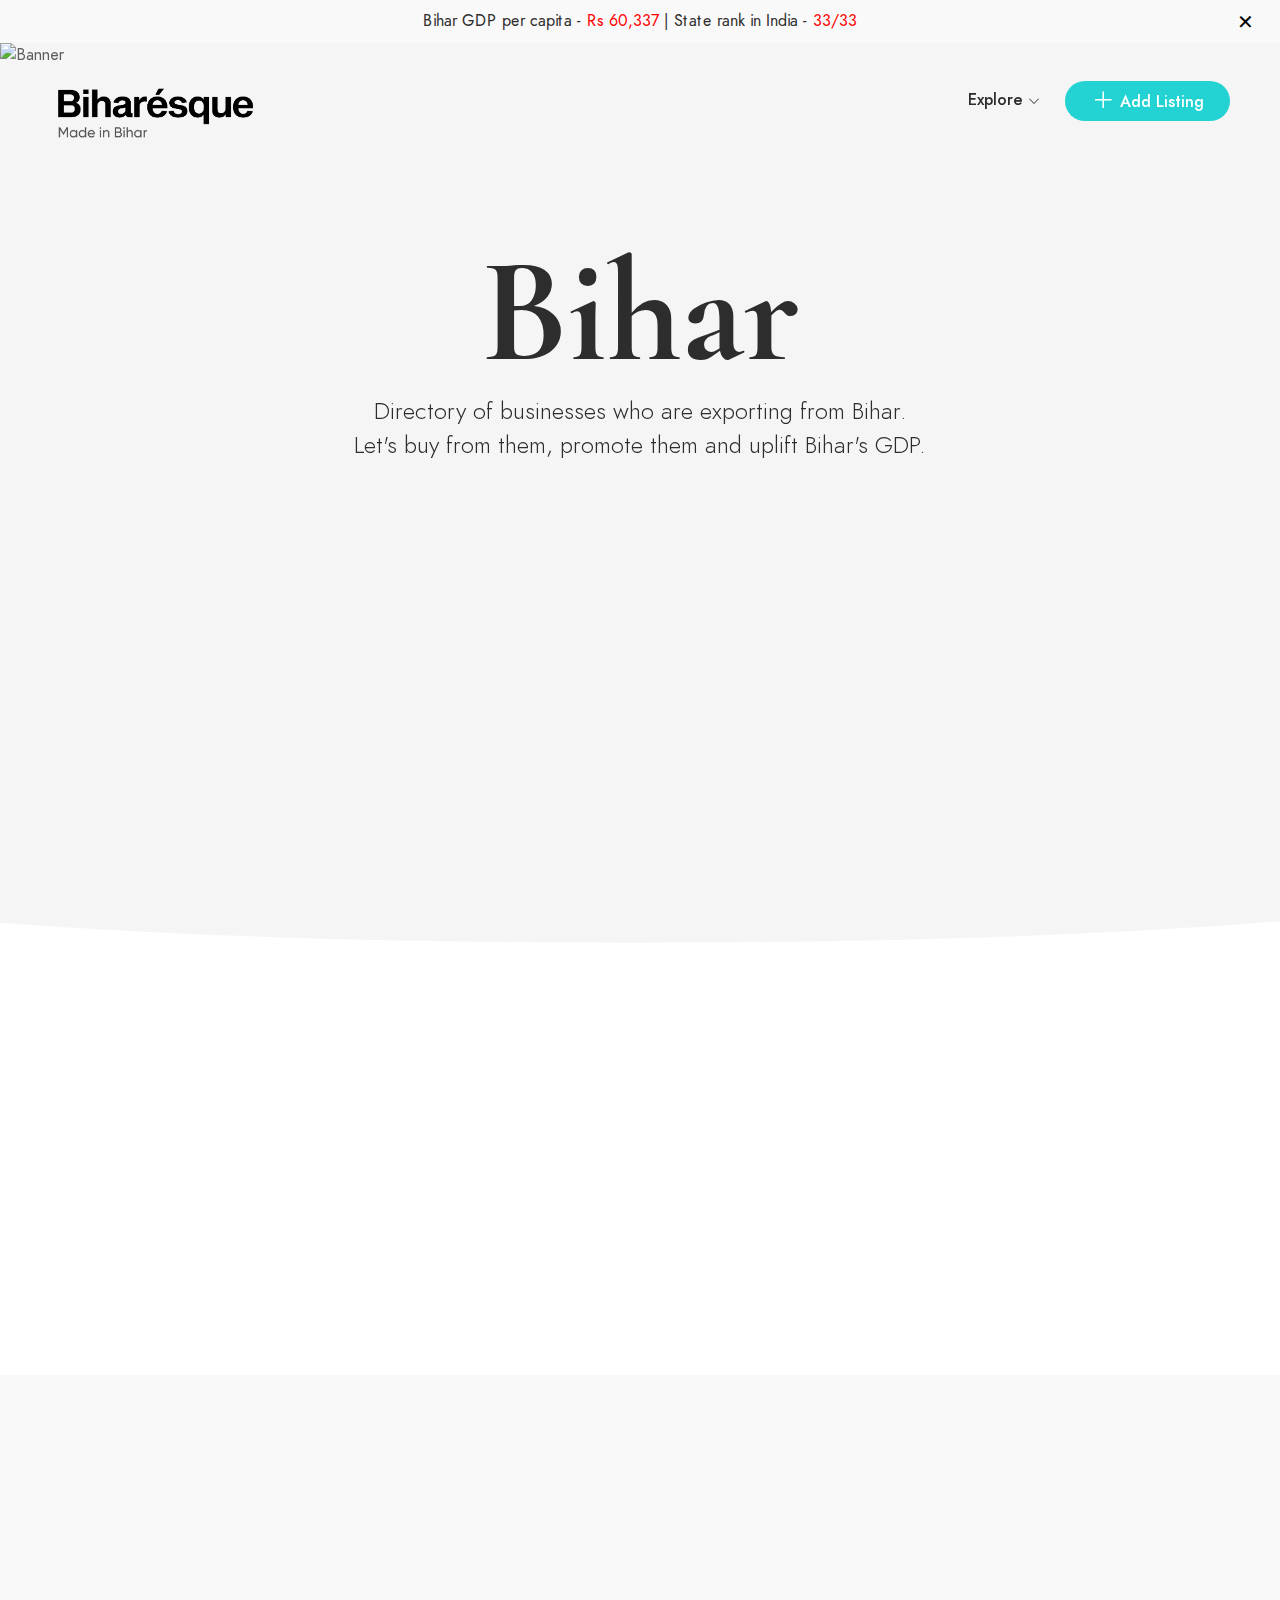
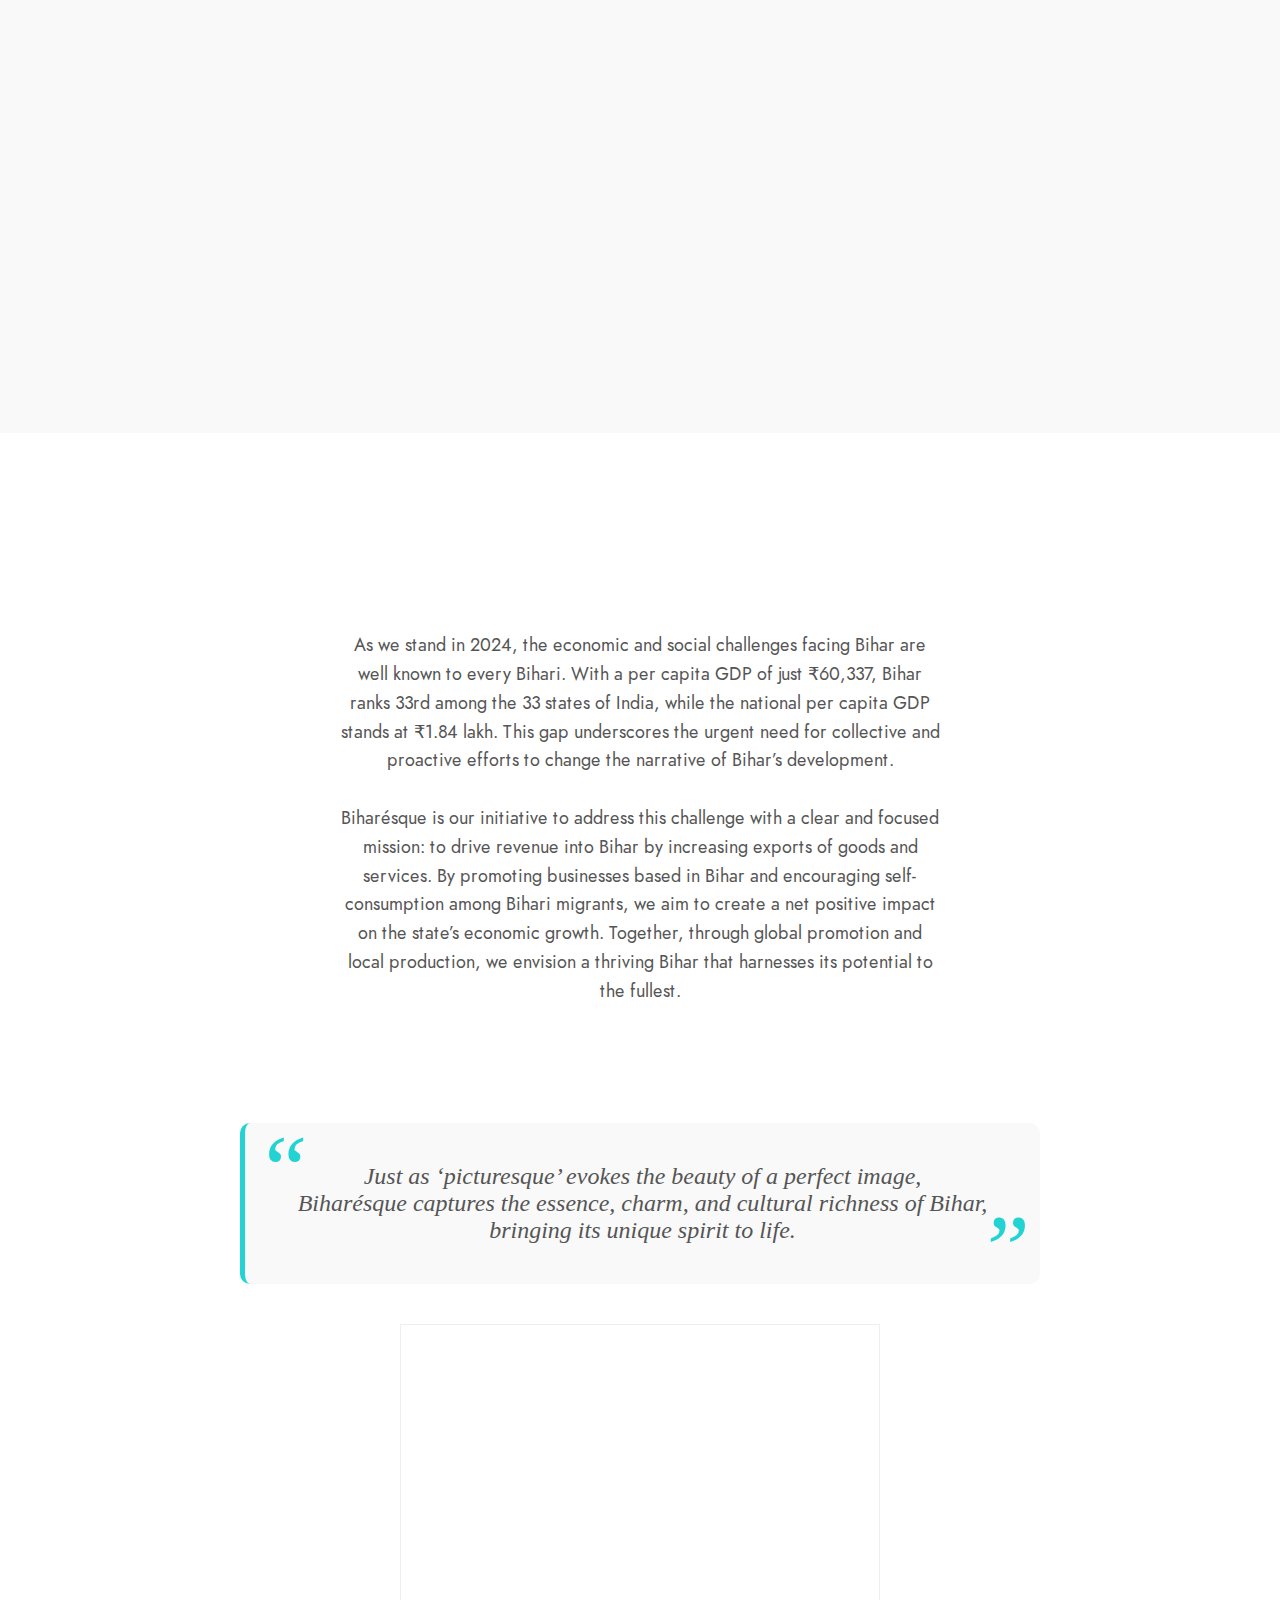
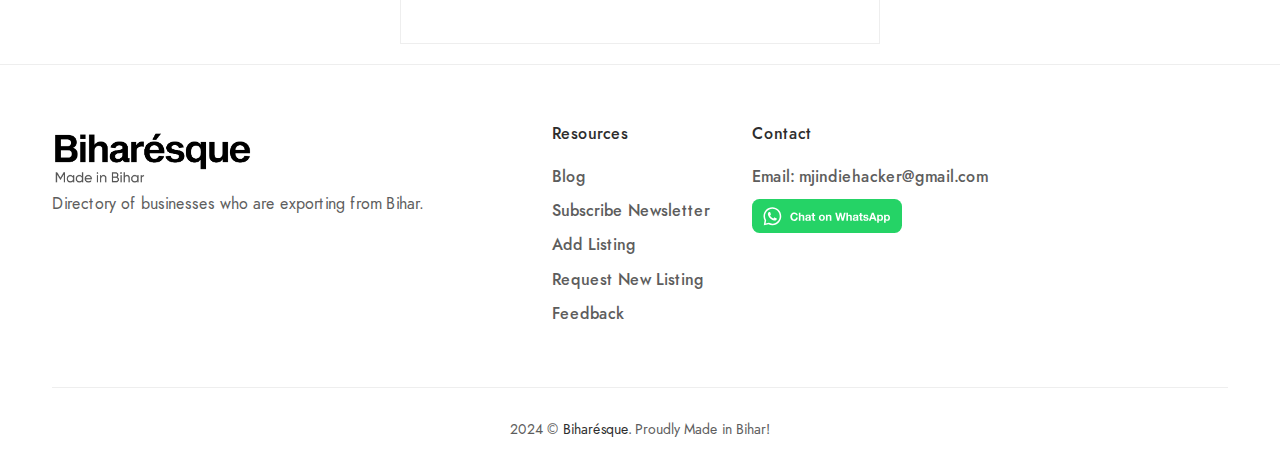
==== commit 3ce83f8c: "bg image src changed" ====
--- a/index.html
+++ b/index.html
@@ -149,8 +149,8 @@
 			<div class="site-banner hcg-banner">
                 <div class="banner slick-sliders">
                     <div class="banner-sliders slick-slider" data-item="1" data-arrows="false" data-dots="false" data-autoplay="autoplay" data-cssease="cubic-bezier(0.7, 0, 0.3, 1)" data-fade="true" data-infinite="true" data-speed="900">
-                        <div class="item"><img src="images/bg/hero1.webp" alt="Banner"></div>
-                        <div class="item"><img src="images/bg/hero1.webp" alt="Banner"></div>
+                        <div class="item"><img src="https://raw.githubusercontent.com/mukeshly/Biharesque/refs/heads/main/images/bg/hero1.webp" alt="Banner"></div>
+                        <div class="item"><img src="https://raw.githubusercontent.com/mukeshly/Biharesque/refs/heads/main/images/bg/hero1.webp" alt="Banner"></div>
                         
                     </div>
                 </div><!-- .banner -->
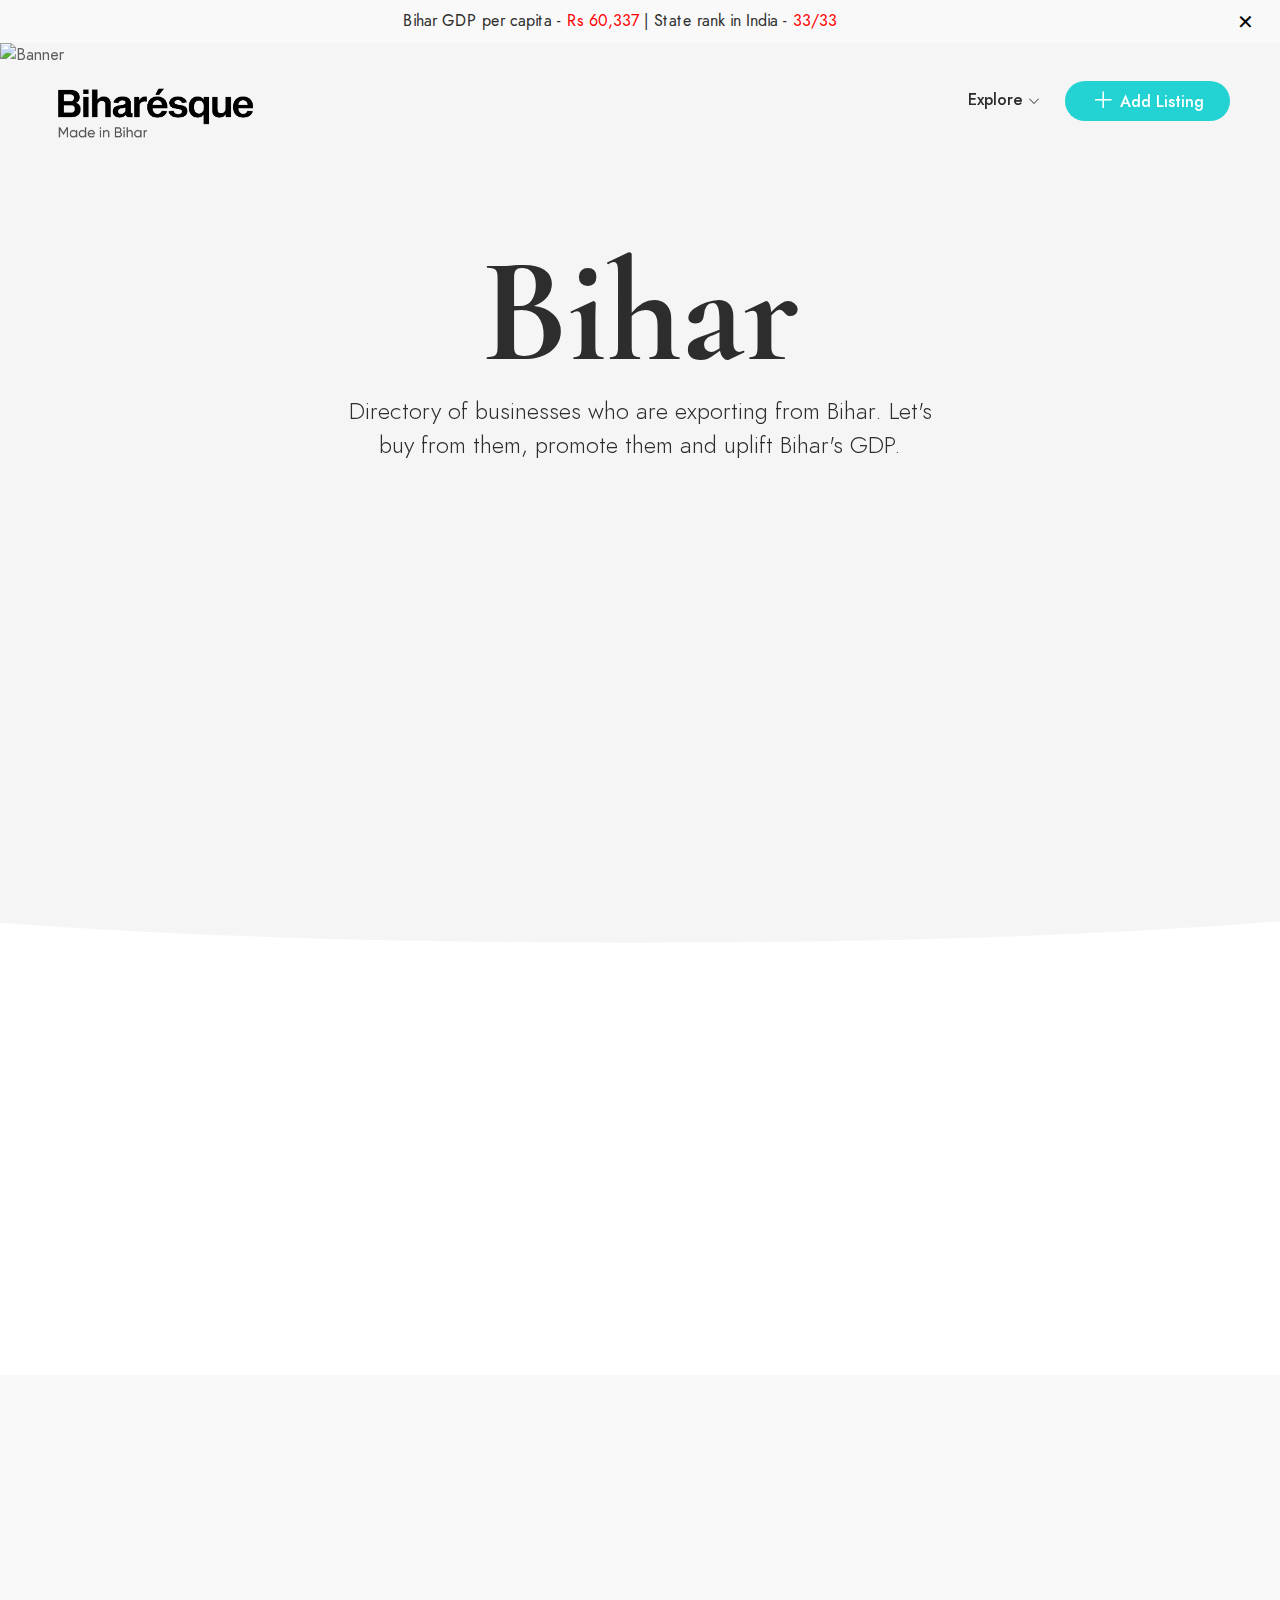
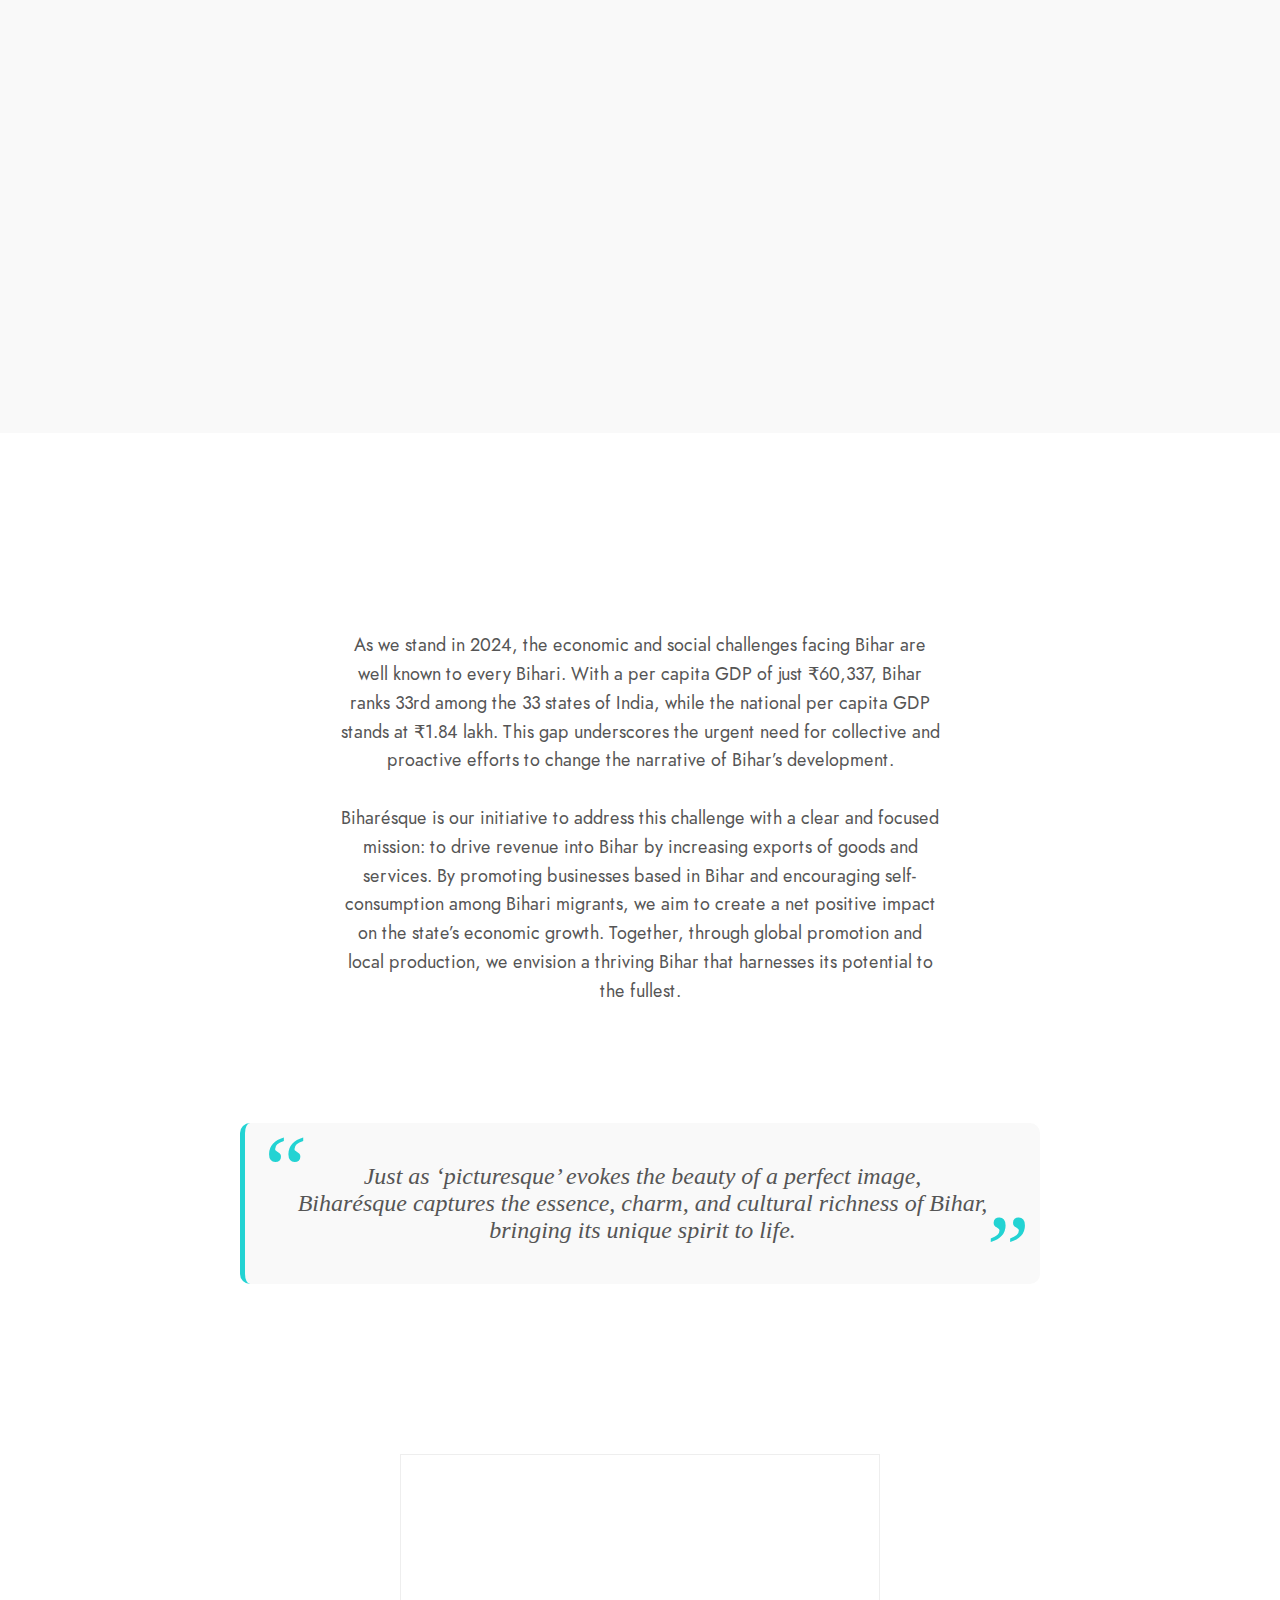
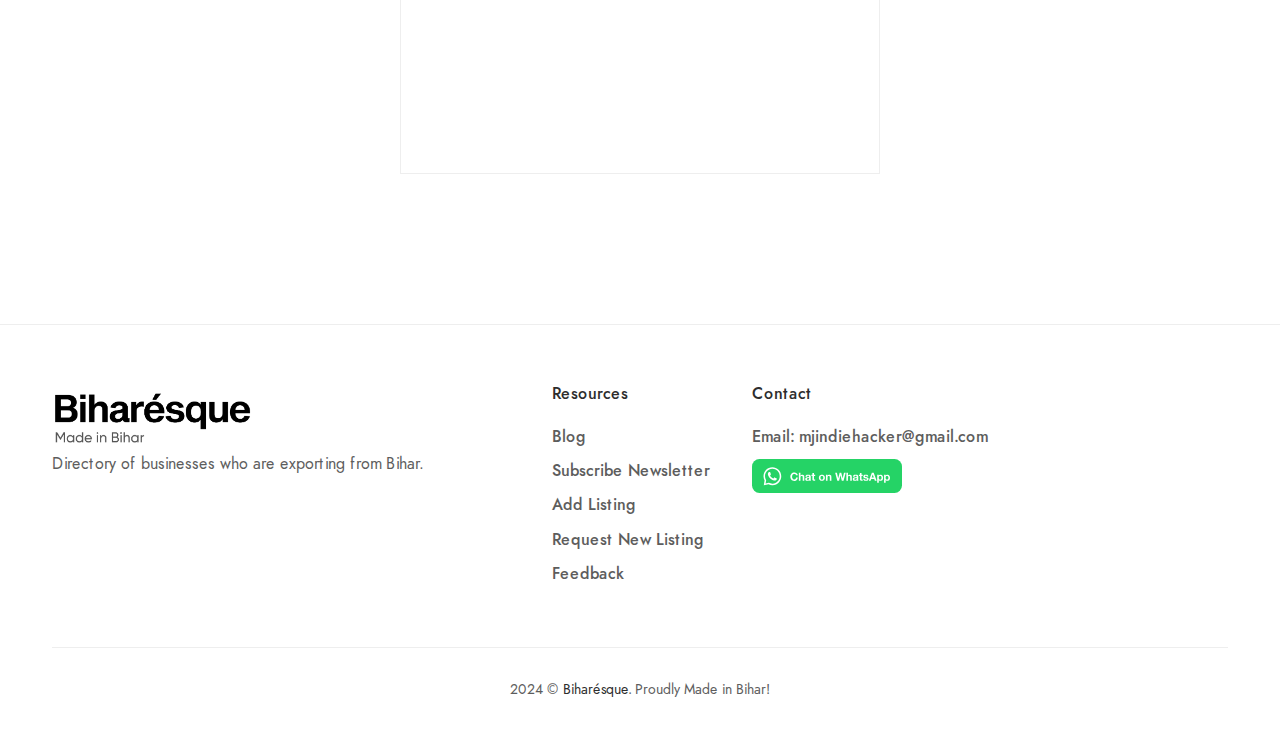
==== commit c43af2fc: "improvements in aesthetics" ====
--- a/index.html
+++ b/index.html
@@ -51,11 +51,17 @@
 </head>
 
 <body>
-	 <!-- Fixed top bar -->
-	 <div class="top-bar" id="topBar">
-		<p><a target="_blank" href="https://en.wikipedia.org/wiki/List_of_Indian_states_and_union_territories_by_GDP_per_capita">Bihar GDP per capita - <span style="color: red;">Rs 60,337  </span>  | State rank in India - <span style="color: red;">33/33</span></a></p>
-		<button class="close-btn" onclick="dismissTopBar()">✕</button>
-	  </div>
+	<!-- Fixed top bar -->
+<div class="top-bar" id="topBar">
+	<p>
+	  <a target="_blank" href="https://en.wikipedia.org/wiki/List_of_Indian_states_and_union_territories_by_GDP_per_capita">
+		Bihar GDP per capita - <span style="color: red;">Rs 60,337</span> 
+		<span class="separator">|</span>
+		<br class="mobile-line-break" /> State rank in India - <span style="color: red;">33/33</span>
+	  </a>
+	</p>
+	<button class="close-btn" onclick="dismissTopBar()">✕</button>
+  </div>
 	  
 	<div id="wrapper">
         <header id="header" class="site-header home-header">
@@ -157,7 +163,7 @@
 				<div class="container">
 					<div class="site-banner__content">
 						<h1 class="site-banner__title">Bihar</h1>
-						<p>Directory of businesses who are exporting from Bihar.<br>
+						<p>Directory of businesses who are exporting from Bihar.
 						Let's buy from them, promote them and uplift Bihar's GDP.</p>
 						
 					</div><!-- .site-banner__content -->
@@ -167,7 +173,7 @@
 				<div class="container">
 					<h2 class="title title-border-bottom align-center offset-item">Explore by</h2>
 					<div class="slick-sliders offset-item">
-						<div class="slick-slider explore-slider slider-pd30" data-item="4" data-arrows="true" data-itemscroll="1" data-dots="true" data-centerpadding="30" data-tabletitem="2" data-mobileitem="1" data-mobilearrows="false">
+						<div class="slick-slider explore-slider slider-pd30" data-item="4" data-arrows="true" data-autoplay="autoplay" data-speed="1000" data-itemscroll="1" data-dots="true" data-centerpadding="30" data-tabletitem="2" data-mobileitem="1" data-mobilearrows="false">
 							<div class="slick-item">
 								<div class="explore-item c1">
 									<div class="explore-thumb">
@@ -250,7 +256,7 @@
 				<div class="container">
 					<h2 class="title title-border-bottom align-center offset-item">Trending businesses and services</h2>
 					<div class="slick-sliders offset-item">
-						<div class="slick-slider trending-slider slider-pd30" data-item="4" data-arrows="true" data-itemscroll="1" data-dots="true" data-centerpadding="30" data-tabletitem="2" data-mobileitem="1" data-mobilearrows="false">
+						<div class="slick-slider trending-slider slider-pd30" data-item="4" data-arrows="true" data-autoplay="autoplay" data-speed="700" data-itemscroll="1" data-dots="true" data-centerpadding="30" data-tabletitem="2" data-mobileitem="1" data-mobilearrows="false">
 							
 							<!--New trending card-->
 							<div class="place-item layout-02 place-hover" data-maps_name="mattone_restaurant">
--- a/css/style.css
+++ b/css/style.css
@@ -2521,36 +2521,74 @@
 	padding: 20px;
   }
 
-      /* Flexbox to align items vertically and horizontally */
-	  .top-bar {
-		display: flex;
-		align-items: center; /* Vertical alignment */
-		justify-content: center; /* Horizontal centering for the text */
-		background-color: #f9f9f9;
-		color: #000;
-		padding: 10px;
-		position: relative; /* To position the close button */
-	  }
+
+ /* General top-bar styling */
+.top-bar {
+	display: flex;
+	align-items: center; /* Vertically center content */
+	justify-content: center; /* Horizontally center text */
+	background-color: #f9f9f9;
+	color: #000;
+	padding: 10px;
+	position: relative; /* To position the close button */
+	overflow: hidden;
+  }
   
-	  /* Adjust the text in the center */
-	  .top-bar p {
-		margin: 0; /* Remove margin to align properly */
-		flex: 1; /* Take available space */
-		text-align: center;
-	  }
+  /* Ensure text wraps and stays center-aligned */
+  .top-bar p {
+	margin: 0;
+	flex: 1;
+	text-align: center; /* Keep text centered horizontally */
+	word-break: break-word; /* Allow long text to wrap properly */
+	padding-right: 40px; /* Add padding to prevent overlap with close button */
+  }
   
-	  /* Close button styling */
-	  .close-btn {
-		position: absolute;
-		right: 20px;
-		top: 50%;
-		transform: translateY(-50%); /* Vertically center using transform */
-		color: #000;
-		font-size: 20px;
-		cursor: pointer;
-		background: none;
-		border: none;
-	  }
+  /* Close button styling */
+  .close-btn {
+	position: absolute;
+	right: 20px;
+	top: 50%;
+	transform: translateY(-50%); /* Vertically center the close button */
+	color: #000;
+	font-size: 20px;
+	cursor: pointer;
+	background: none;
+	border: none;
+	z-index: 2; /* Ensure button stays clickable on mobile */
+  }
+  
+  /* Mobile-specific line break */
+  @media (max-width: 768px) {
+	/* Hide the separator on mobile */
+	.separator {
+	  display: none; /* Hide the separator (|) on mobile */
+	}
+  
+	/* Show the line break on mobile */
+	.mobile-line-break {
+	  display: block; /* Force a line break on mobile */
+	}
+  
+	.top-bar {
+	  padding: 10px 15px; /* Slightly adjust padding for mobile */
+	}
+  
+	.top-bar p {
+	  padding-right: 50px; /* Increase space for the close button on mobile */
+	}
+  
+	.close-btn {
+	  font-size: 24px; /* Slightly larger close button for mobile */
+	  right: 15px; /* Adjust right padding */
+	}
+  }
+  
+  /* Hide line break on web view */
+  @media (min-width: 769px) {
+	.mobile-line-break {
+	  display: none; /* Hide line break on larger screens */
+	}
+  }
 
 	  /* Recommended Tag */
 .tag-recommended {
@@ -2631,13 +2669,17 @@
 	right: 15px;
 	text-align: center;
 	z-index: 1; /* Ensures it stays above other elements */
+
+	/* Lock the max-width */
+	max-width: 600px; /* Adjust this value as needed */
+	margin: 0 auto; /* Center the content horizontally */
   }
 
 /* Hero section Adjustments for Mobile View */
 @media (max-width: 768px) {
 	.site-banner .site-banner__content {
 	  top: 40% !important; /* Adjust this value to match desired mobile view height */
-	  transform: translateY(100%) !important; /* Slight upward shift for mobile */
+	  transform: translateY(60%) !important; /* Slight upward shift for mobile */
 	}
   }
 	
@@ -2646,8 +2688,8 @@
 	display: flex;
 	justify-content: center; /* Horizontally centers the iframe */
 	align-items: center; /* Vertically aligns the iframe if needed */
-	padding-top: 20px;  /* Add padding above the iframe */
-	padding-bottom: 20px; /* Add padding below the iframe */
+	padding-top: 150px;  /* Add padding above the iframe */
+	padding-bottom: 150px; /* Add padding below the iframe */
   }
 
 /* Full-screen centered container */
@@ -2671,6 +2713,8 @@
 	margin: 0;                /* Remove default margins */
   }
 
+
+
   /* sub-menu-bracket */
   .sub-menu-bracket {
 	color: #23d3d3; /* Turquoise */
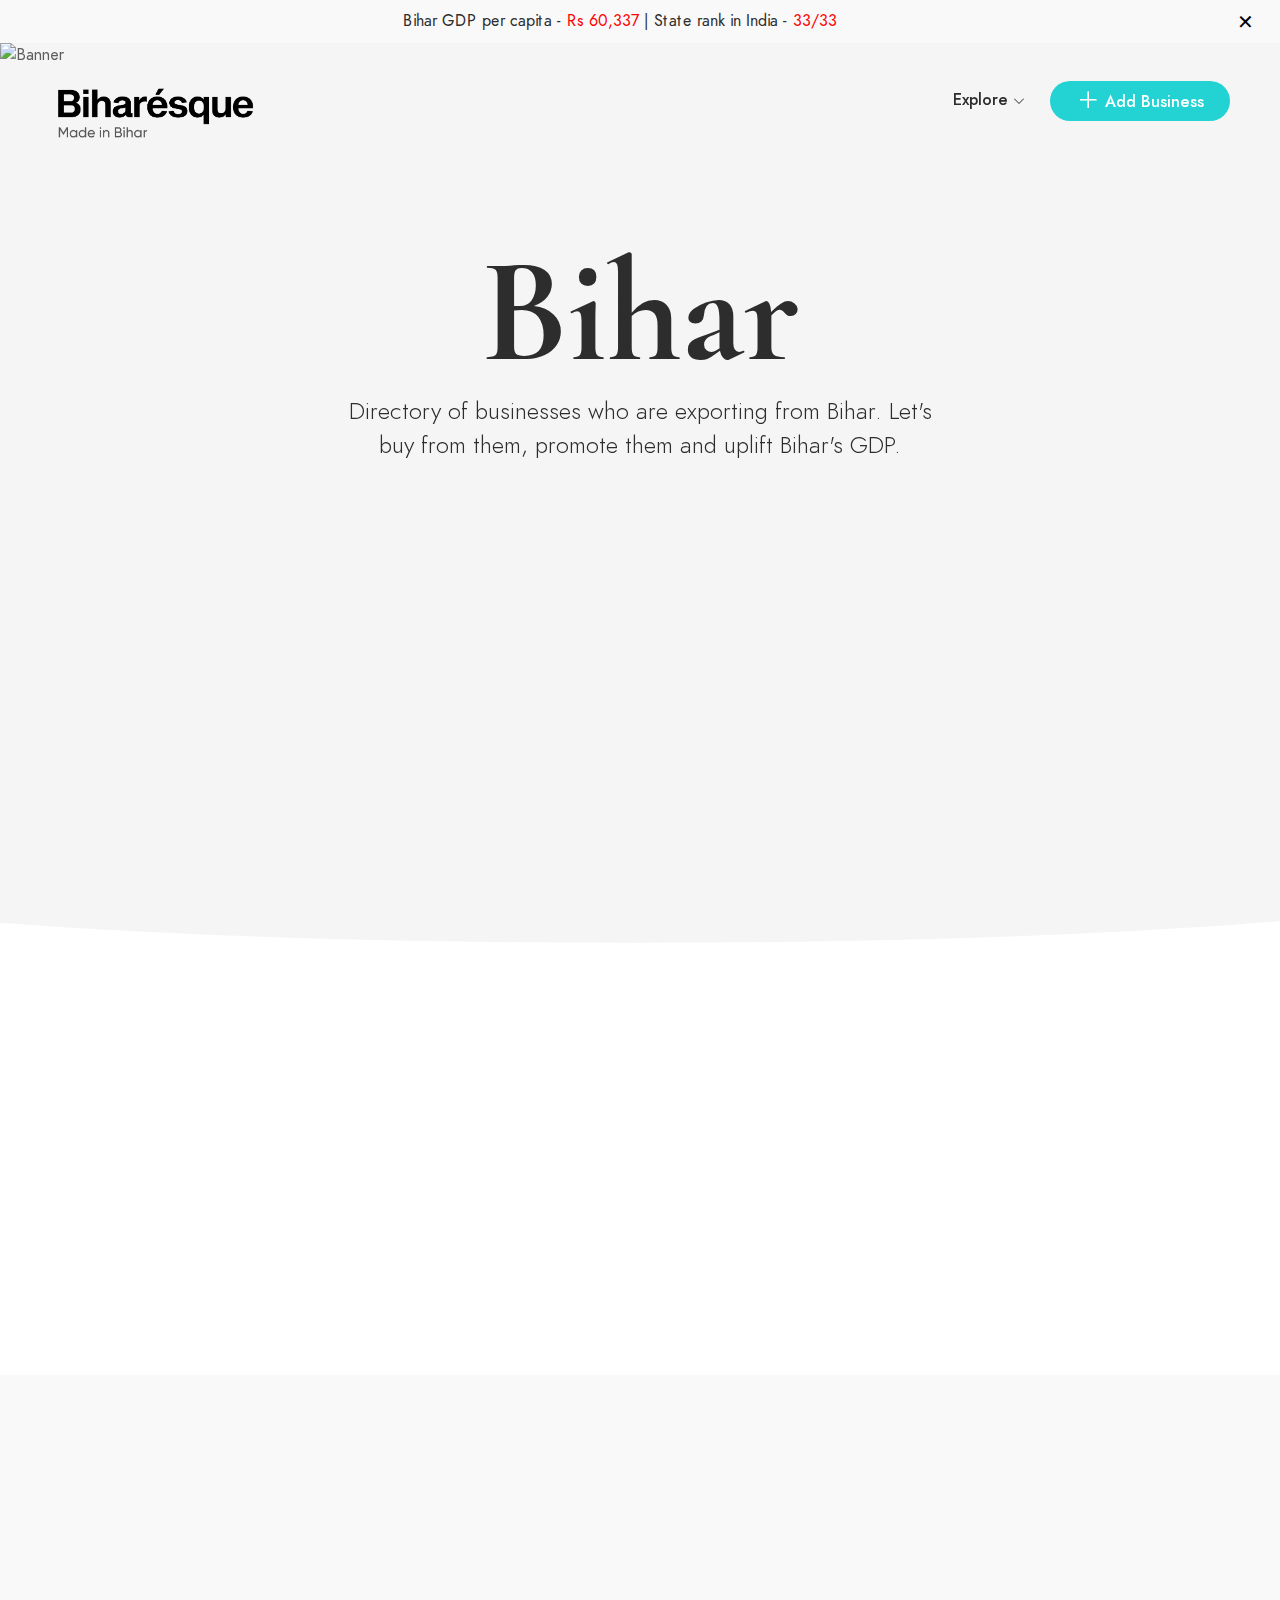
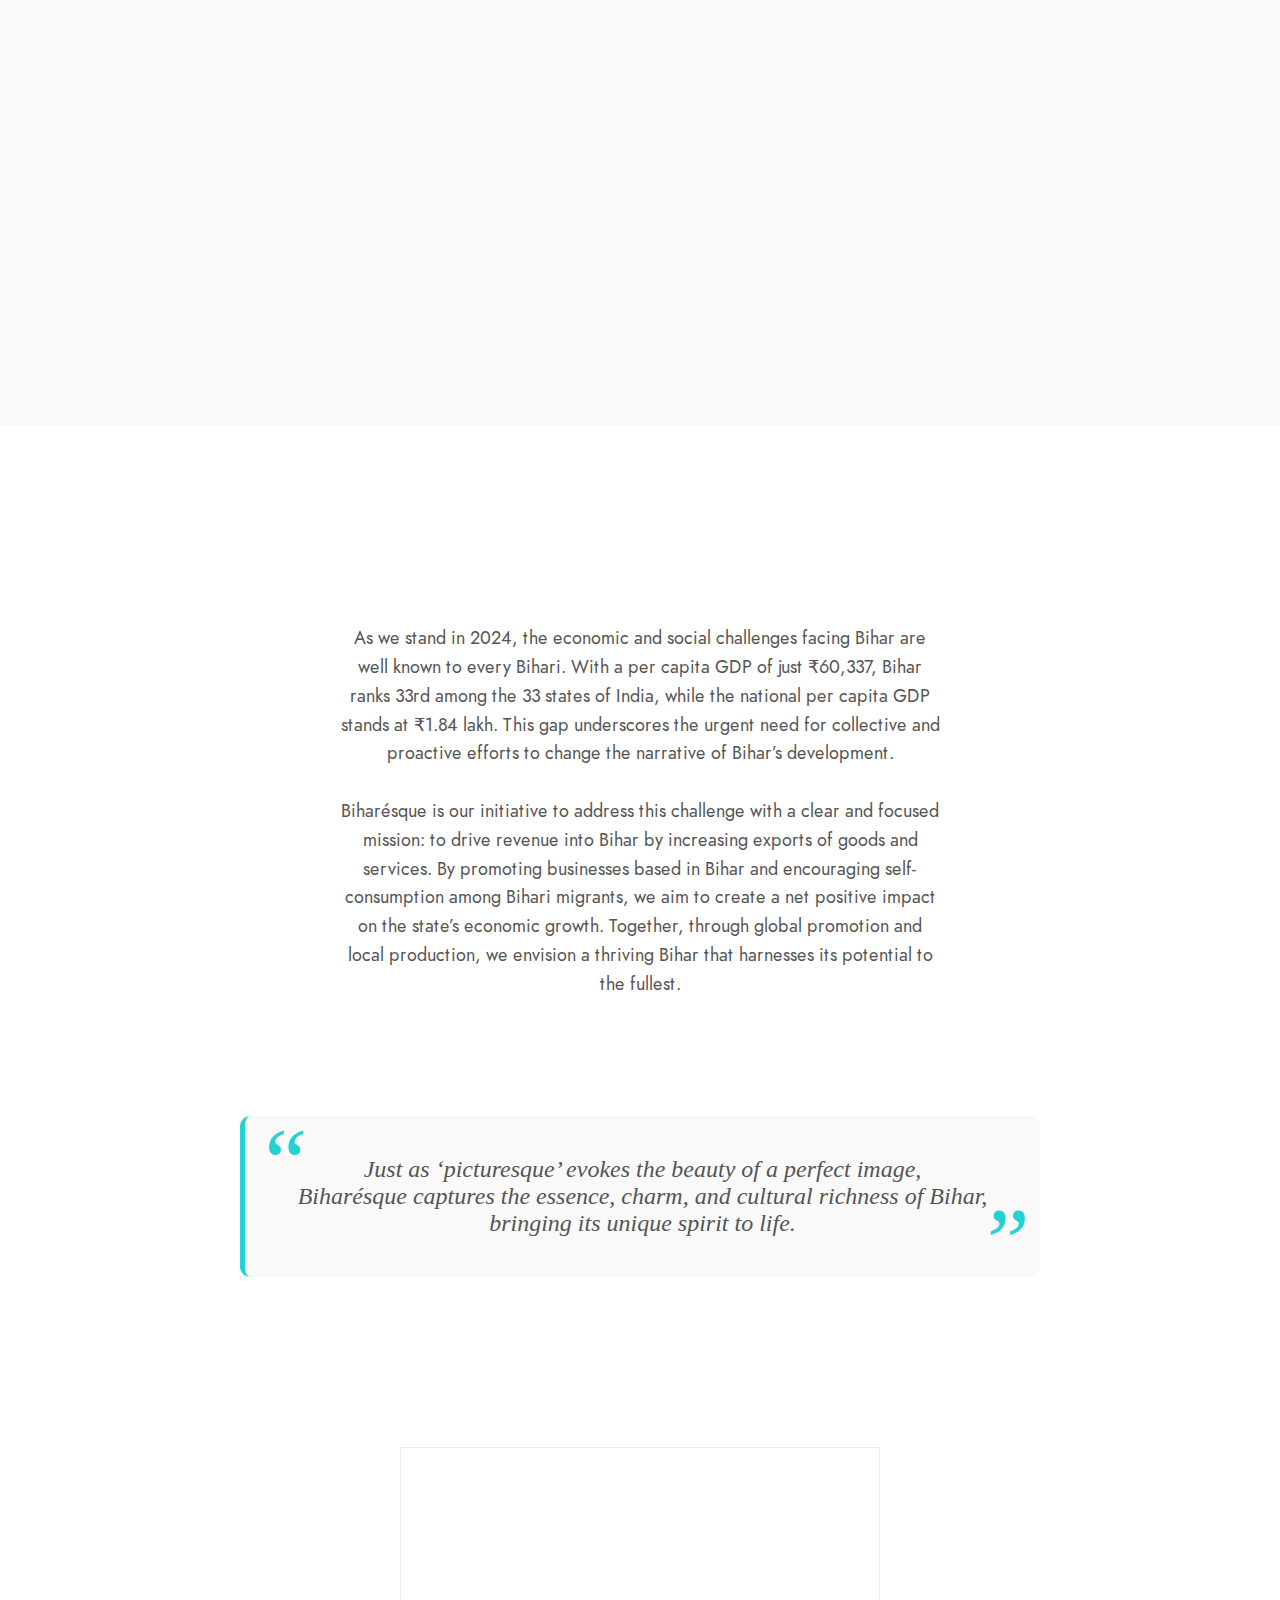
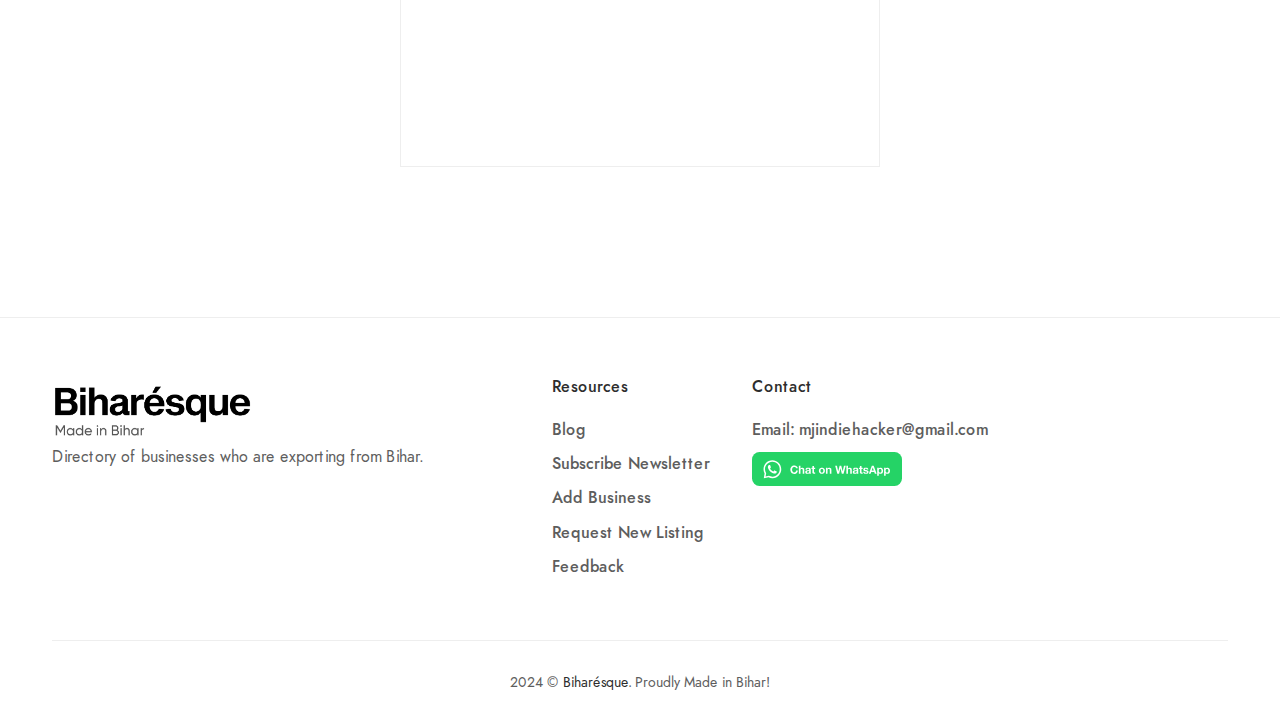
==== commit f17b75fa: "improvements in UX" ====
--- a/index.html
+++ b/index.html
@@ -1,4 +1,22 @@
 <!DOCTYPE html><html lang="en"><head>
+
+	<!-- Google tag (gtag.js) -->
+<script async src="https://www.googletagmanager.com/gtag/js?id=G-HKCKJDH0BH"></script>
+<script>
+  window.dataLayer = window.dataLayer || [];
+  function gtag(){dataLayer.push(arguments);}
+  gtag('js', new Date());
+
+  gtag('config', 'G-HKCKJDH0BH');
+</script>
+
+	<!-- Google Tag Manager -->
+<script>(function(w,d,s,l,i){w[l]=w[l]||[];w[l].push({'gtm.start':
+	new Date().getTime(),event:'gtm.js'});var f=d.getElementsByTagName(s)[0],
+	j=d.createElement(s),dl=l!='dataLayer'?'&l='+l:'';j.async=true;j.src=
+	'https://www.googletagmanager.com/gtm.js?id='+i+dl;f.parentNode.insertBefore(j,f);
+	})(window,document,'script','dataLayer','GTM-TCQFD9XW');</script>
+	<!-- End Google Tag Manager -->
 	<meta charset="utf-8">
 	<meta name="viewport" content="width=device-width, initial-scale=1.0, minimum-scale=1.0, maximum-scale=1.0, user-scalable=no">
 	<title>Biharésque | List of Bihari Businesses</title>
@@ -51,6 +69,12 @@
 </head>
 
 <body>
+<!-- Google Tag Manager (noscript) -->
+<noscript><iframe src="https://www.googletagmanager.com/ns.html?id=GTM-TCQFD9XW"
+	height="0" width="0" style="display:none;visibility:hidden"></iframe></noscript>
+	<!-- End Google Tag Manager (noscript) -->
+
+
 	<!-- Fixed top bar -->
 <div class="top-bar" id="topBar">
 	<p>
@@ -81,10 +105,11 @@
                                     <div class="popup__content">
                                          <!-- Add the logo inside the popup for mobile -->
          								     <div class="popup__logo">
-             								   <a title="Logo" href="#" class="site__brand__logo"><img src="images/assets/logo.png" alt="Biharésque"></a>
+             								   <a title="Logo" href="index.html" class="site__brand__logo"><img src="images/assets/logo.png" alt="Biharésque"></a>
         					        		 </div><!-- .popup__logo -->
                                        
-                                        <div class="popup__menu popup__box">
+										
+										 <div class="popup__menu popup__box">
                                             <ul class="menu-arrow">
                                                 <li>
                                                     <a href="#" title="Explore">Explore</a>
@@ -104,9 +129,9 @@
                                         </div><!-- .popup__menu -->
                                     </div><!-- .popup__content -->
                                     <div class="popup__button popup__box">
-                                        <a title="Add place" href="https://tally.so/r/wLYRBy" class="btn">
+                                        <a title="Add Business" href="https://tally.so/r/wLYRBy" class="btn">
                                             <i class="la la-plus"></i>
-                                            <span>Add Listing</span>
+                                            <span>Add Business</span>
                                         </a>
                                     </div><!-- .popup__button -->
                                 </div><!-- .popup -->
@@ -119,7 +144,8 @@
                     </div><!-- .col-md-6 -->
                     <div class="col-xl-6 col-7">
                         <div class="right-header align-right">
-                            <nav class="main-menu">
+							
+							<nav class="main-menu">
                                 <ul>
                                     <li>
                                         <a href="#" title="Explore">Explore</a>
@@ -140,9 +166,9 @@
 
                           
                             <div class="right-header__button btn">
-                                <a title="Add Listing" href="https://tally.so/r/wLYRBy">
+                                <a title="Add Business" href="https://tally.so/r/wLYRBy">
                                     <i class="las la-plus la-24-white"></i>
-                                    <span>Add Listing</span>
+                                    <span>Add Business</span>
                                 </a>
                             </div><!-- .right-header__button -->
                         </div><!-- .right-header -->
@@ -180,7 +206,7 @@
 										<a href="categories/category-brand.html"><img src="" alt=""></a>
 									</div>
 									<div class="explore-info">
-										<h3><a target="_blank" href="categories/category-brand.html">Brands</a></h3>
+										<h3><a href="categories/category-brand.html">Brands</a></h3>
 										<span>5 brands</span>
 									</div>
 								</div>
@@ -188,7 +214,7 @@
 							<div class="slick-item">
 								<div class="explore-item c2">
 									<div class="explore-thumb">
-										<a href="ex-half-map-1.html"><img src="" alt=""></a>
+										<a href="categories/category-mithila-painting.html"><img src="" alt=""></a>
 									</div>
 									<div class="explore-info">
 										<h3><a href="categories/category-mithila-painting.html">Mithila Painting</a></h3>
@@ -199,10 +225,10 @@
 							<div class="slick-item">
 								<div class="explore-item c3">
 									<div class="explore-thumb">
-										<a href="ex-half-map-1.html"><img src="" alt=""></a>
+										<a href=""><img src="" alt=""></a>
 									</div>
 									<div class="explore-info">
-										<h3><a href="ex-half-map-1.html">Freelancers</a></h3>
+										<h3><a href="">Freelancers</a></h3>
 										<span>Coming soon</span>
 									</div>
 								</div>
@@ -210,10 +236,10 @@
 							<div class="slick-item">
 								<div class="explore-item c4">
 									<div class="explore-thumb">
-										<a href="ex-half-map-1.html"><img src="" alt=""></a>
+										<a href=""><img src="" alt=""></a>
 									</div>
 									<div class="explore-info">
-										<h3><a href="ex-half-map-1.html">Courses</a></h3>
+										<h3><a href="">Courses</a></h3>
 										<span>Coming soon</span>
 									</div>
 								</div>
@@ -221,10 +247,10 @@
 							<div class="slick-item">
                                 <div class="explore-item c2">
                                     <div class="explore-thumb">
-                                        <a href="ex-half-map-1.html"><img src="" alt=""></a>
+                                        <a href=""><img src="" alt=""></a>
                                     </div>
                                     <div class="explore-info">
-                                        <h3><a href="ex-half-map-1.html">Farm Fresh</a></h3>
+                                        <h3><a href="">Farm Fresh</a></h3>
                                         <span>Coming soon</span>
                                     </div>
                                 </div>
@@ -232,10 +258,10 @@
 							<div class="slick-item">
                                 <div class="explore-item c3">
                                     <div class="explore-thumb">
-                                        <a href="ex-half-map-1.html"><img src="" alt=""></a>
+                                        <a href=""><img src="" alt=""></a>
                                     </div>
                                     <div class="explore-info">
-                                        <h3><a href="ex-half-map-1.html">Content Creators</a></h3>
+                                        <h3><a href="">Content Creators</a></h3>
                                         <span>Coming soon</span>
                                     </div>
                                 </div>
@@ -262,7 +288,7 @@
 							<div class="place-item layout-02 place-hover" data-maps_name="mattone_restaurant">
 							    <div class="place-inner">
 					                <div class="place-thumb">
-					            		<a class="entry-thumb" href=""><img src="images/card-images/jhaji-card.jpg" alt="jhaji"></a>
+					            		<a class="entry-thumb" href="https://www.jhajistore.com"><img src="images/card-images/jhaji-card.jpg" alt="jhaji"></a>
 										      
 						                <a class="entry-category rosy-pink" href="#">
 						                    <i class="las la-pepper-hot"></i><span>Pickles</span>
@@ -270,15 +296,15 @@
 						                <a href="#" class="author" title="Jhaji"><img src="images/business-logos/jhaji-logo.jpg" alt="jhaji"></a>
 									</div>       
 							        <div class="entry-detail">
-							            <h3 class="place-title"><a href="">Jha Ji</a></h3>
+							            <h3 class="place-title"><a href="https://www.jhajistore.com">Jha Ji</a></h3>
 										<p>Makers of famous savoury pickles from Darbhanga district of Bihar.</p>
 									<br>
 							            <div class="entry-bottom">
 											<div class="place-preview">  
-							                    <span class="tag-recommended">Recommended</span>
+							                    <span class="tag-featured">Featured</span>
 							                </div>
 											<a href="https://www.jhajistore.com" target="_blank" class="external-link">
-												<i class="las fa-external-link-alt"></i>
+											<span class="viewlink">View</span>	
 											  </a>
 							            </div>
 							        </div>
@@ -289,7 +315,7 @@
 							<div class="place-item layout-02 place-hover" data-maps_name="mattone_restaurant">
 							    <div class="place-inner">
 					                <div class="place-thumb">
-					            		<a class="entry-thumb" href=""><img src="images/card-images/mithilanaturals-card.jpg" alt="mithilanaturals"></a>
+					            		<a class="entry-thumb" href="https://mithilanaturals.com"><img src="images/card-images/mithilanaturals-card.jpg" alt="mithilanaturals"></a>
 										      
 						                <a class="entry-category rosy-pink" href="#">
 						                    <i class="las la-cookie-bite"></i><span>Makhana</span>
@@ -297,15 +323,15 @@
 						                <a href="#" class="author" title="Mithila Naturals"><img src="images/business-logos/mithilanaturals-logo.jpg" alt="mithilanaturals"></a>
 									</div>       
 							        <div class="entry-detail">
-							            <h3 class="place-title"><a href="">Mithila Naturals</a></h3>
+							            <h3 class="place-title"><a href="https://mithilanaturals.com">Mithila Naturals</a></h3>
 										<p>Offering world's widest range of Makhana products.</p>
 									<br>
 							            <div class="entry-bottom">
 											<div class="place-preview">  
-							                    <span class="tag-recommended">Recommended</span>
+							                    <span class="tag-featured">Featured</span>
 							                </div>
 											<a href="https://mithilanaturals.com" target="_blank" class="external-link">
-												<i class="las fa-external-link-alt"></i>
+												<span class="viewlink">View</span>
 											  </a>
 							            </div>
 							        </div>
@@ -316,15 +342,15 @@
 							<div class="place-item layout-02 place-hover" data-maps_name="mattone_restaurant">
 							    <div class="place-inner">
 					                <div class="place-thumb">
-					            		<a class="entry-thumb" href=""><img src="images/card-images/imithila-card.jpg" alt="imithila"></a>
+					            		<a class="entry-thumb" href="https://imithila.com"><img src="images/card-images/imithila-card.jpg" alt="imithila"></a>
 										      
-						                <a class="entry-category rosy-pink" href="#">
+						                <a class="entry-category rosy-pink" href="">
 						                    <i class="las la-female"></i><span>Fashion</span>
 						                </a>
 						                <a href="#" class="author" title="iMithila"><img src="images/business-logos/imithila-logo.jpg" alt="imithila"></a>
 									</div>       
 							        <div class="entry-detail">
-							            <h3 class="place-title"><a href="">iMithila</a></h3>
+							            <h3 class="place-title"><a href="https://imithila.com">iMithila</a></h3>
 										<p>Authentic Madhubani handmade apparel and decor brand.</p>
 									<br>
 							            <div class="entry-bottom">
@@ -332,7 +358,7 @@
 							                    <span class="tag-popular">Popular</span>
 							                </div>
 											<a href="https://imithila.com" target="_blank" class="external-link">
-												<i class="las fa-external-link-alt"></i>
+												<span class="viewlink">View</span>
 											  </a>
 							            </div>
 							        </div>
@@ -343,7 +369,7 @@
 							<div class="place-item layout-02 place-hover" data-maps_name="mattone_restaurant">
 							    <div class="place-inner">
 					                <div class="place-thumb">
-					            		<a class="entry-thumb" href=""><img src="images/card-images/stepupify-card.jpg" alt=""></a>
+					            		<a class="entry-thumb" href="https://www.stepupify.com"><img src="images/card-images/stepupify-card.jpg" alt=""></a>
 										      
 						                <a class="entry-category rosy-pink" href="#">
 						                    <i class="las la-tractor"></i><span>Agri-Tech</span>
@@ -351,15 +377,15 @@
 						                <a href="#" class="author" title="Stepupify"><img src="images/business-logos/Stepupify-logo.png" alt="stepupify"></a>
 									</div>       
 							        <div class="entry-detail">
-							            <h3 class="place-title"><a href="">Stepupify</a></h3>
+							            <h3 class="place-title"><a href="https://www.stepupify.com">Stepupify</a></h3>
 										<p>Developing hardware and softwares solutions for farmers.</p>
 									<br>
 							            <div class="entry-bottom">
 											<div class="place-preview">  
-							                    <span class="tag-popular">Popular</span>
+							                    <span class="tag-new">New</span>
 							                </div>
 											<a href="https://www.stepupify.com" target="_blank" class="external-link">
-												<i class="las fa-external-link-alt"></i>
+												<span class="viewlink">View</span>
 											  </a>
 							            </div>
 							        </div>
@@ -370,7 +396,7 @@
 							<div class="place-item layout-02 place-hover" data-maps_name="mattone_restaurant">
 							    <div class="place-inner">
 					                <div class="place-thumb">
-					            		<a class="entry-thumb" href=""><img src="images/card-images/sattuz-card.jpg" alt="sattuz"></a>
+					            		<a class="entry-thumb" href="https://sattuz.in"><img src="images/card-images/sattuz-card.jpg" alt="sattuz"></a>
 										      
 						                <a class="entry-category rosy-pink" href="#">
 						                    <i class="las la-blender"></i><span>Drink</span>
@@ -378,7 +404,7 @@
 						                <a href="#" class="author" title="Sattuz"><img src="images/business-logos/sattuz.png" alt="sattuz"></a>
 									</div>       
 							        <div class="entry-detail">
-							            <h3 class="place-title"><a href="">Sattuz</a></h3>
+							            <h3 class="place-title"><a href="https://sattuz.in">Sattuz</a></h3>
 										<p>Offers flavoured sattu powders in ready to mix packs.</p>
 									<br>
 							            <div class="entry-bottom">
@@ -386,7 +412,7 @@
 							                    <span class="tag-popular">Popular</span>
 							                </div>
 											<a href="https://sattuz.in" target="_blank" class="external-link">
-												<i class="las fa-external-link-alt"></i>
+												<span class="viewlink">View</span>
 											  </a>
 							            </div>
 							        </div>
@@ -525,7 +551,7 @@
                                 <ul>
                                     <li><a target="_blank" title="Blog" href="https://biharesque.substack.com">Blog</a></li>
                                     <li><a target="_blank" title="Newsletter" href="https://biharesque.substack.com">Subscribe Newsletter</a></li>
-									<li><a target="_blank" title="For business owners" href="https://tally.so/r/wLYRBy">Add Listing</a></li>
+									<li><a target="_blank" title="For business owners" href="https://tally.so/r/wLYRBy">Add Business</a></li>
 									<li><a target="_blank" title="For customers" href="https://tally.so/r/w887Wk">Request New Listing</a></li>
 									<li><a target="_blank" title="Feedback" href="#tally-open=3ED4rq&tally-emoji-text=👋&tally-emoji-animation=wave&tally-auto-close=0">Feedback</a></li>
                                    
@@ -538,7 +564,7 @@
                                 <h3>Contact</h3>
                                 <p>Email: <span>mjindiehacker@gmail.com</span></p>
                                 
-								<a href="https://wa.me/917010901264" target="_blank" aria-label="Chat on WhatsApp">
+								<a href="https://wa.me/917210901264" target="_blank" aria-label="Chat on WhatsApp">
 									<img src="images/assets/WhatsAppButtonGreenSmall.svg" alt="Chat on WhatsApp" style="width: 150px; height: auto;">
 								</a>
 									
@@ -547,7 +573,7 @@
                     </div>
                 </div><!-- .top-footer -->
                 <div class="footer__bottom">
-                    <p class="footer__bottom__copyright">2024 © <a title="Uxper Team" href="#">Biharésque</a>. Proudly Made in Bihar!</p>
+                    <p class="footer__bottom__copyright">2024 © <a title="Uxper Team" href="index.html">Biharésque</a>. Proudly Made in Bihar!</p>
                 </div><!-- .top-footer -->
             </div><!-- .container -->
         </footer><!-- site-footer -->
--- a/css/style.css
+++ b/css/style.css
@@ -577,7 +577,7 @@
 .place__author__info .place__author__star span { position: absolute; left: 0; top: 0; white-space: nowrap; display: inline-block; overflow: hidden; }
 .place__author__info .place__author__star span i { color: #23d3d3; }
 .place__author__info a { font-size: 15px; font-weight: 500; margin-right: 10px; }
-.place__author__info span.time { font-family: "Jost-Book"; font-size: 13px; color: #9d9d9d; font-style: italic; display: block; }
+.place__author__info span.time { font-family:system-ui, -apple-system, BlinkMacSystemFont, 'Segoe UI', Roboto, Oxygen, Ubuntu, Cantarell, 'Open Sans', 'Helvetica Neue', sans-serif; font-size: 13px; color: #9d9d9d; font-style: italic; display: block; }
 
 .landing-customers-item { border-radius: 10px; -webkit-backface-visibility: hidden; -moz-backface-visibility: hidden; -webkit-transform: translate3d(0, 0, 0); -moz-transform: translate3d(0, 0, 0); border: solid 1px #e8e8e8; padding: 30px; }
 .landing-customers-item .place__author__star { display: inline-block; position: relative; margin-bottom: 20px; }
@@ -833,7 +833,7 @@
 .entry-author .author-info { margin-left: 20px; }
 .entry-author .author-desc { font-size: 16px; line-height: 1.44; }
 
-.author-title > a { font-family: "Jost"; font-size: 14px; font-weight: 500; }
+.author-title > a { font-family:system-ui, -apple-system, BlinkMacSystemFont, 'Segoe UI', Roboto, Oxygen, Ubuntu, Cantarell, 'Open Sans', 'Helvetica Neue', sans-serif; font-size: 14px; font-weight: 500; }
 .author-title > a:hover { color: #23d3d3; }
 
 .author-social { display: inline-block; vertical-align: middle; margin-left: 18px; }
@@ -2161,7 +2161,7 @@
 .testimonial-slider.layout-03 .testimonial-info > p { text-align: left; font-family: 'Jost-Book'; }
 .testimonial-slider.layout-03 .testimonial-meta { display: flex; align-items: center; }
 .testimonial-slider.layout-03 .testimonial-meta .author { text-align: left; margin-left: 15px; }
-.testimonial-slider.layout-03 .testimonial-meta .author b { font-size: 16px; font-weight: 500; color: #2d2d2d; display: block; width: 100%; font-family: 'Jost-Book'; }
+.testimonial-slider.layout-03 .testimonial-meta .author b { font-size: 16px; font-weight: 500; color: #2d2d2d; display: block; width: 100%; font-family:system-ui, -apple-system, BlinkMacSystemFont, 'Segoe UI', Roboto, Oxygen, Ubuntu, Cantarell, 'Open Sans', 'Helvetica Neue', sans-serif; }
 .testimonial-slider.layout-03 .testimonial-item img.ava { width: 64px; height: 64px; border-radius: 50%; }
 .testimonial-slider.layout-03 .quote { flex-grow: 1; text-align: right; }
 .testimonial-slider.layout-03 .quote img { max-width: 28px; display: inline-block; }
@@ -2591,36 +2591,39 @@
   }
 
 	  /* Recommended Tag */
-.tag-recommended {
-	color: #ff69b4; /* Pink color */
-	font-weight: 500;
+.tag-featured {
+	color: #ffab00; /* Amber color */
+	font-weight:400;
 	padding: 5px 10px;
-	border: 2px solid #ff69b4; /* Pink border */
+	border: 1px solid #ffab00; /* Amber border */
 	border-radius: 5px;
-	text-transform: uppercase;
-	font-size: 0.9em;
+	text-transform: unset;
+	font-size: 0.85em;
+	font-family: system-ui, -apple-system, BlinkMacSystemFont, 'Segoe UI', Roboto, Oxygen, Ubuntu, Cantarell, 'Open Sans', 'Helvetica Neue', sans-serif;
   }
   
   /* Popular Tag */
   .tag-popular {
-	color: #32cd32; /* Green color */
-	font-weight: 500;
+	color: #00A9E0; /* Light blue color */
+	font-weight: 400;
 	padding: 5px 10px;
-	border: 2px solid #32cd32; /* Green border */
+	border: 1px solid #00A9E0; /* Light blue border */
 	border-radius: 5px;
-	text-transform: uppercase;
+	text-transform: unset;
 	font-size: 0.85em;
+	font-family: system-ui, -apple-system, BlinkMacSystemFont, 'Segoe UI', Roboto, Oxygen, Ubuntu, Cantarell, 'Open Sans', 'Helvetica Neue', sans-serif;
   }
   
   /* New Tag */
   .tag-new {
-	color: #87cefa; /* Light blue color */
-	font-weight: 500;
+	color: #28a745; /* Lime green color */
+	font-weight: 400;
 	padding: 5px 10px;
-	border: 2px solid #87cefa; /* Light blue border */
+	border: 1px solid #28a745; /* Lime green border */
 	border-radius: 5px;
-	text-transform: uppercase;
+	text-transform: ;
 	font-size: 0.85em;
+	font-family: system-ui, -apple-system, BlinkMacSystemFont, 'Segoe UI', Roboto, Oxygen, Ubuntu, Cantarell, 'Open Sans', 'Helvetica Neue', sans-serif;
   }
 
   /* Quote container styling */
@@ -2721,4 +2724,13 @@
 	font-weight: 500;
 	font-size: 0.8em;
   }
+
+
+
+  .viewlink {
+	font-family: system-ui, -apple-system, BlinkMacSystemFont, 'Segoe UI', Roboto, Oxygen, Ubuntu, Cantarell, 'Open Sans', 'Helvetica Neue', sans-serif;
+	
+  }
+  
+
 /*# sourceMappingURL=style.css.map */
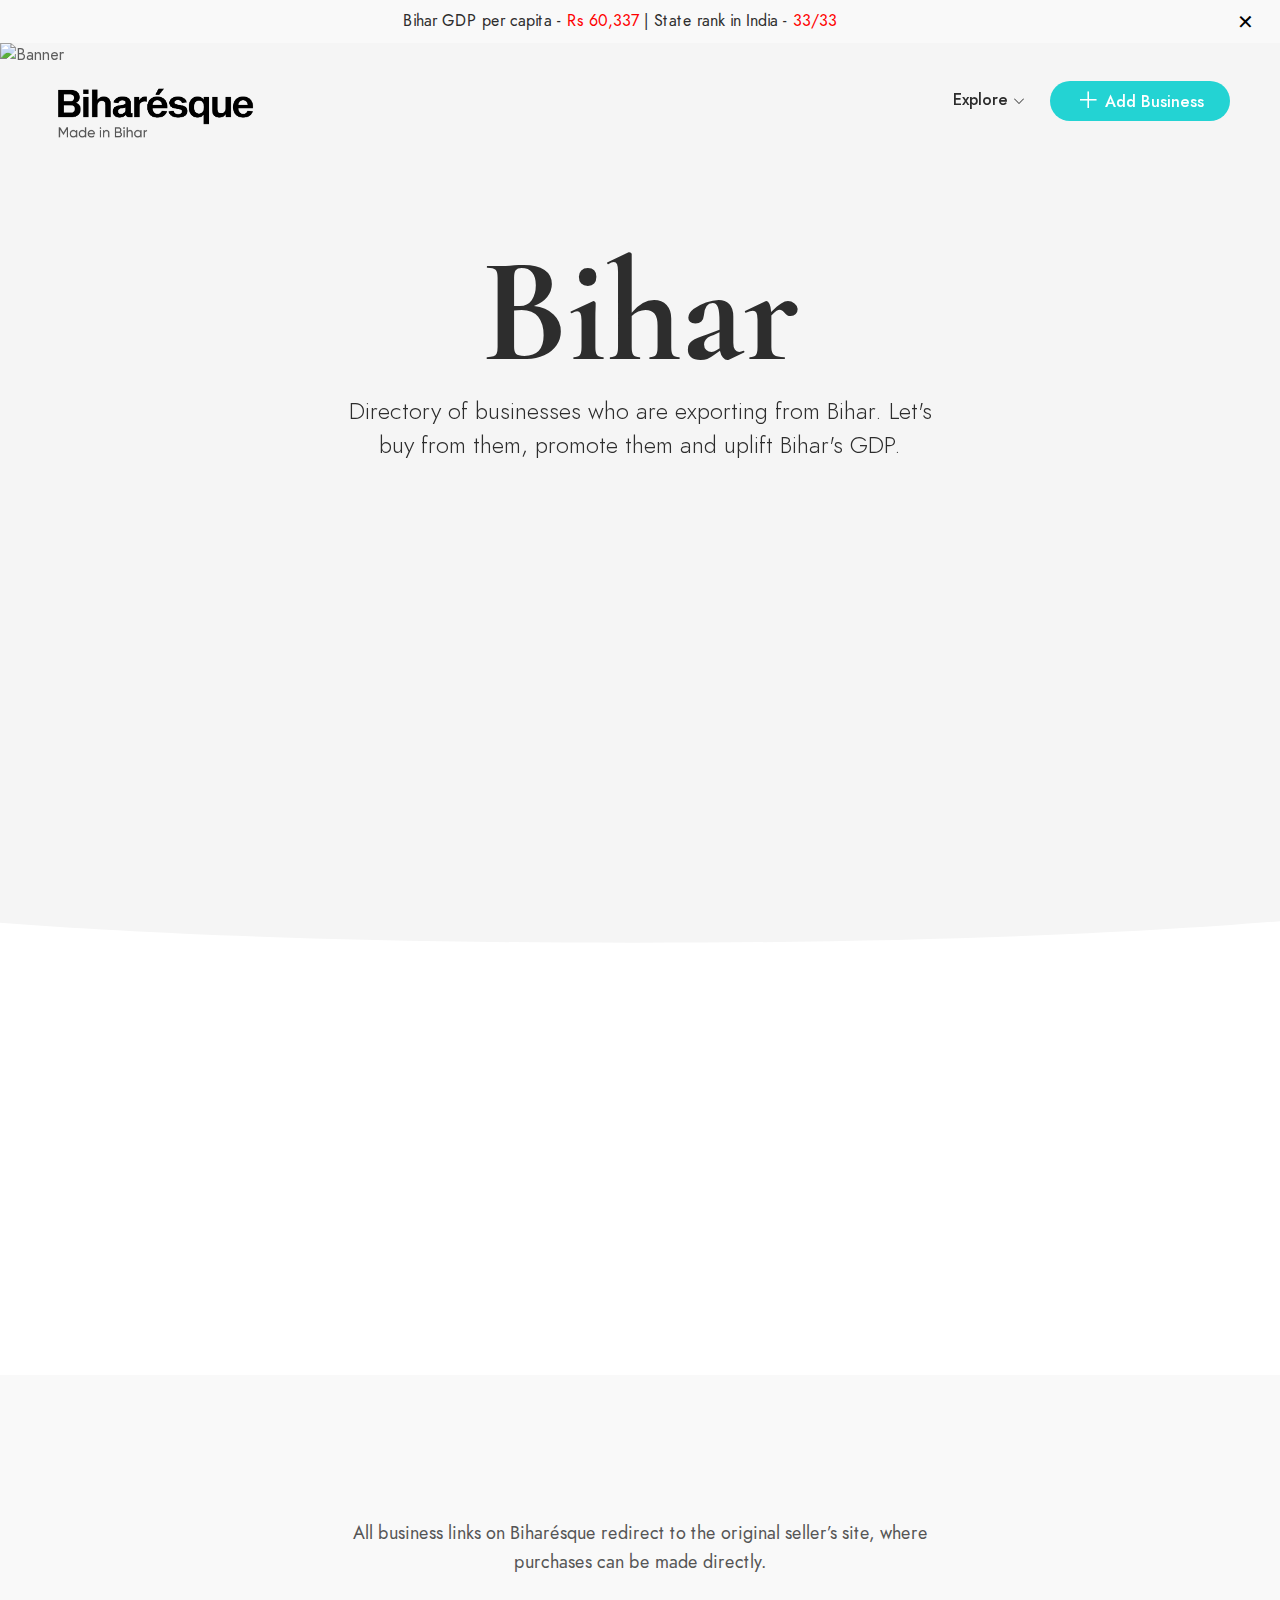
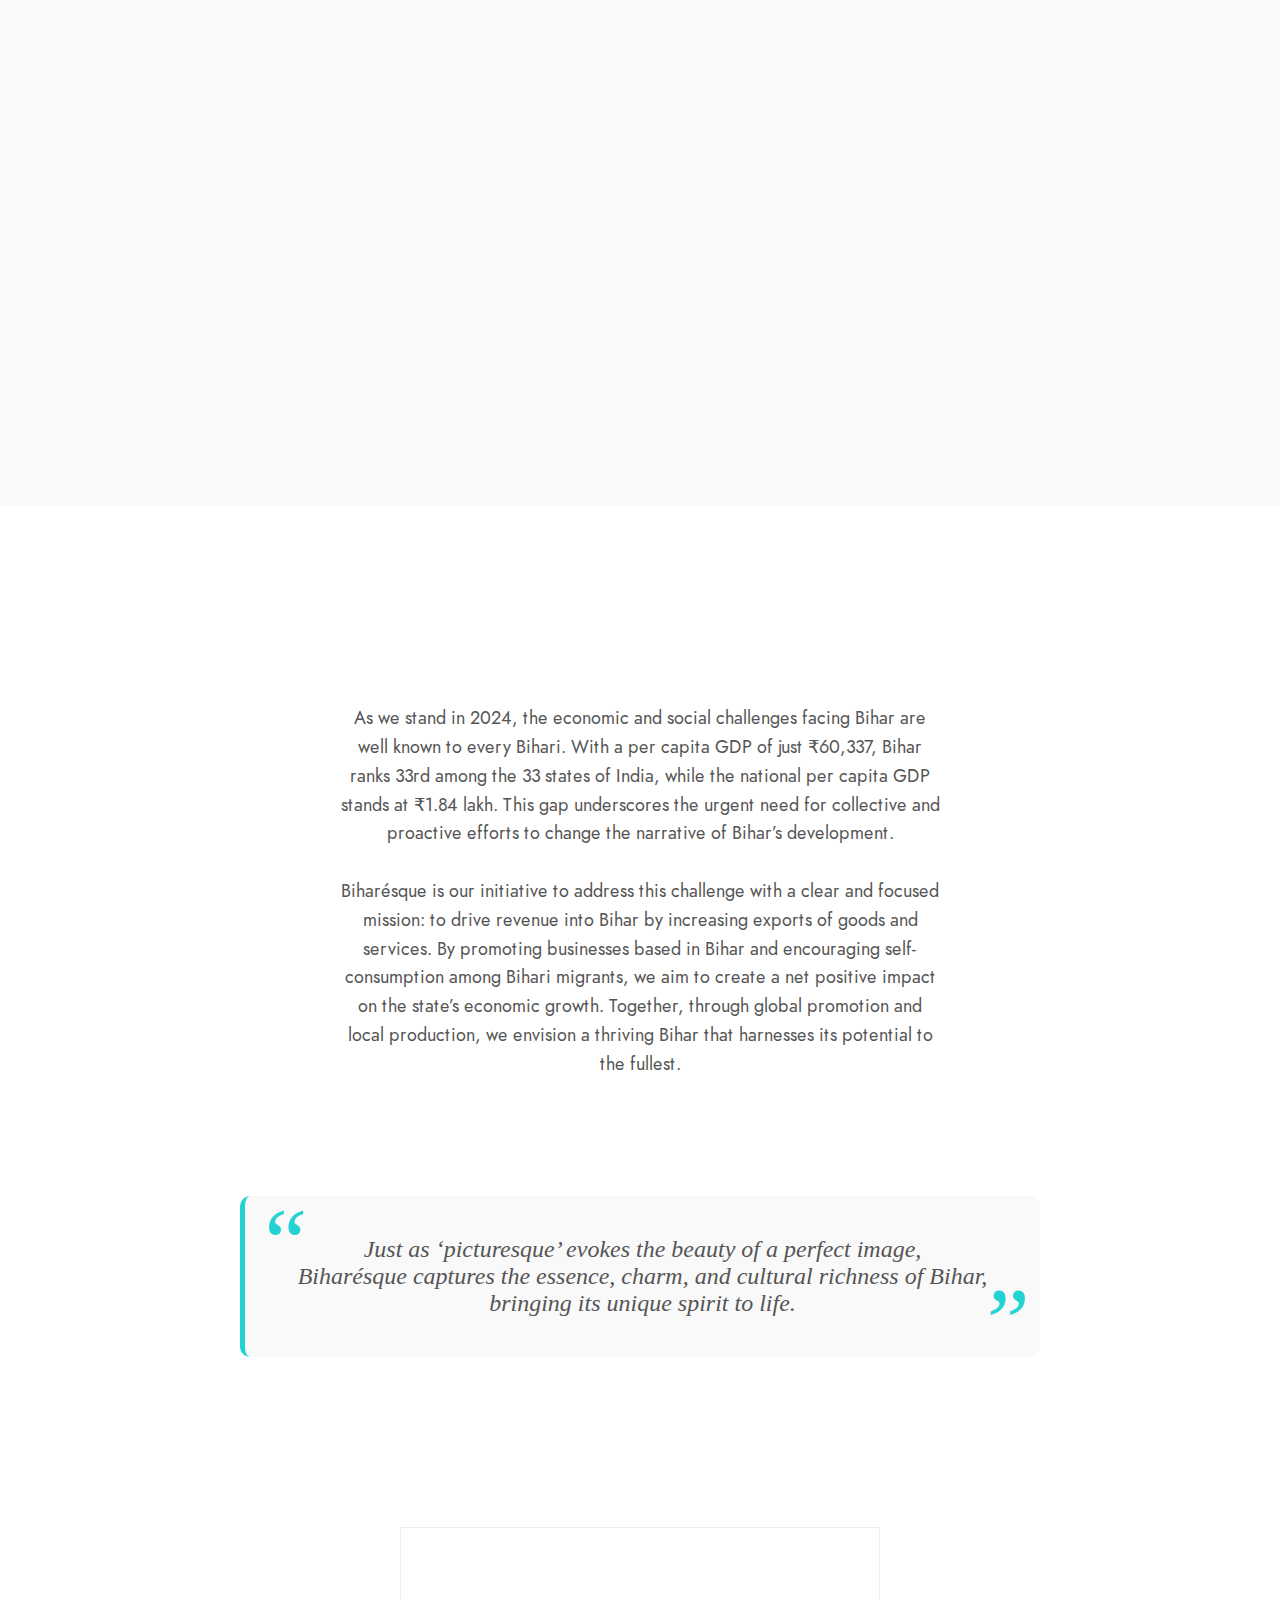
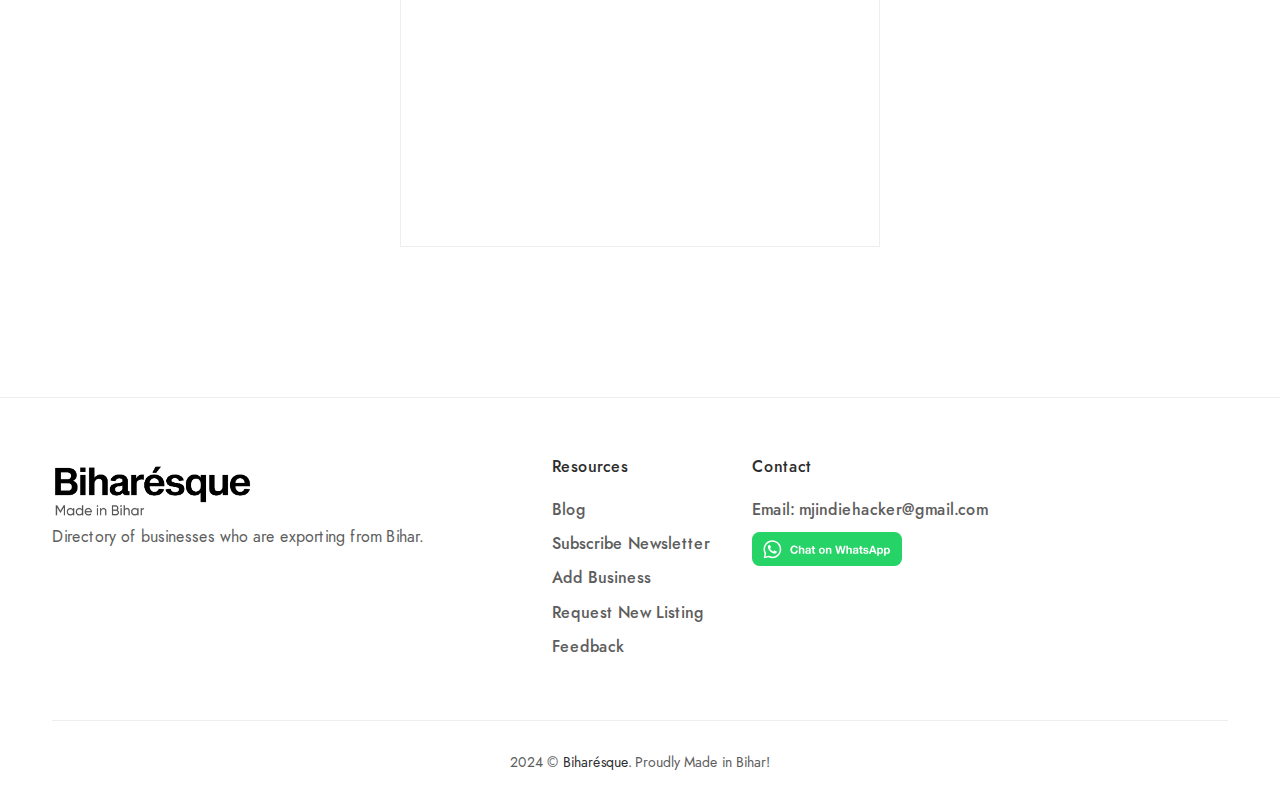
==== commit 6e09bf43: "added disclaimer" ====
--- a/index.html
+++ b/index.html
@@ -189,7 +189,7 @@
 				<div class="container">
 					<div class="site-banner__content">
 						<h1 class="site-banner__title">Bihar</h1>
-						<p>Directory of businesses who are exporting from Bihar.
+						<p><span>Directory</span> of businesses who are exporting from Bihar.
 						Let's buy from them, promote them and uplift Bihar's GDP.</p>
 						
 					</div><!-- .site-banner__content -->
@@ -280,8 +280,11 @@
 			</div><!-- .explore -->
 			<div class="trending">
 				<div class="container">
-					<h2 class="title title-border-bottom align-center offset-item">Trending businesses and services</h2>
-					<div class="slick-sliders offset-item">
+					<h2 class="title title-border-bottom no-margin align-center offset-item">Trending businesses and services</h2>
+				<div class="centered-description-container">
+					<p class="centered-paragraph">All business links on Biharésque redirect to the original seller’s site, where purchases can be made directly.</p>
+				</div>
+					</div><div class="slick-sliders offset-item">
 						<div class="slick-slider trending-slider slider-pd30" data-item="4" data-arrows="true" data-autoplay="autoplay" data-speed="700" data-itemscroll="1" data-dots="true" data-centerpadding="30" data-tabletitem="2" data-mobileitem="1" data-mobilearrows="false">
 							
 							<!--New trending card-->
--- a/css/style.css
+++ b/css/style.css
@@ -1586,8 +1586,7 @@
 .featured-cities .slick-dots button:before { width: 8px; height: 8px; background-color: #d8d8d8; }
 .featured-cities .slick-dots .slick-active button:before { background-color: #23d3d3; }
 
-.title-border-bottom { font-family: Jost; font-size: 28px; font-weight: 500; line-height: 1.61; position: relative; margin-bottom: 55px; }
-.title-border-bottom:after { content: ''; position: absolute; bottom: -15px; height: 1px; width: 80px; background-color: #23d3d3; margin: 0 auto; left: 0; right: 0; }
+
 
 .title-while { color: #ffffff; opacity: 1; }
 
@@ -2717,6 +2716,15 @@
   }
 
 
+  /* Full-screen centered container */
+.centered-description-container {
+	display: flex;
+	justify-content: center;  /* Horizontally center */
+	align-items: center;      /* Vertically center */
+	min-height: 15vh;        /* Full height of the viewport */
+	text-align: center;       /* Align the text inside the paragraph */
+	padding: 0px;            /* Optional: Add some padding */
+  }
 
   /* sub-menu-bracket */
   .sub-menu-bracket {
@@ -2732,5 +2740,10 @@
 	
   }
   
+  .title-border-bottom { font-family: Jost; font-size: 28px; font-weight: 500; line-height: 1.61; position: relative; margin-bottom: 55px; }
+.title-border-bottom:after { content: ''; position: absolute; bottom: -15px; height: 1px; width: 80px; background-color: #23d3d3; margin: 0 auto; left: 0; right: 0; }
+.title-border-bottom.no-margin {
+	margin-bottom: 0; /* Override the margin-bottom */
+  }
 
 /*# sourceMappingURL=style.css.map */
